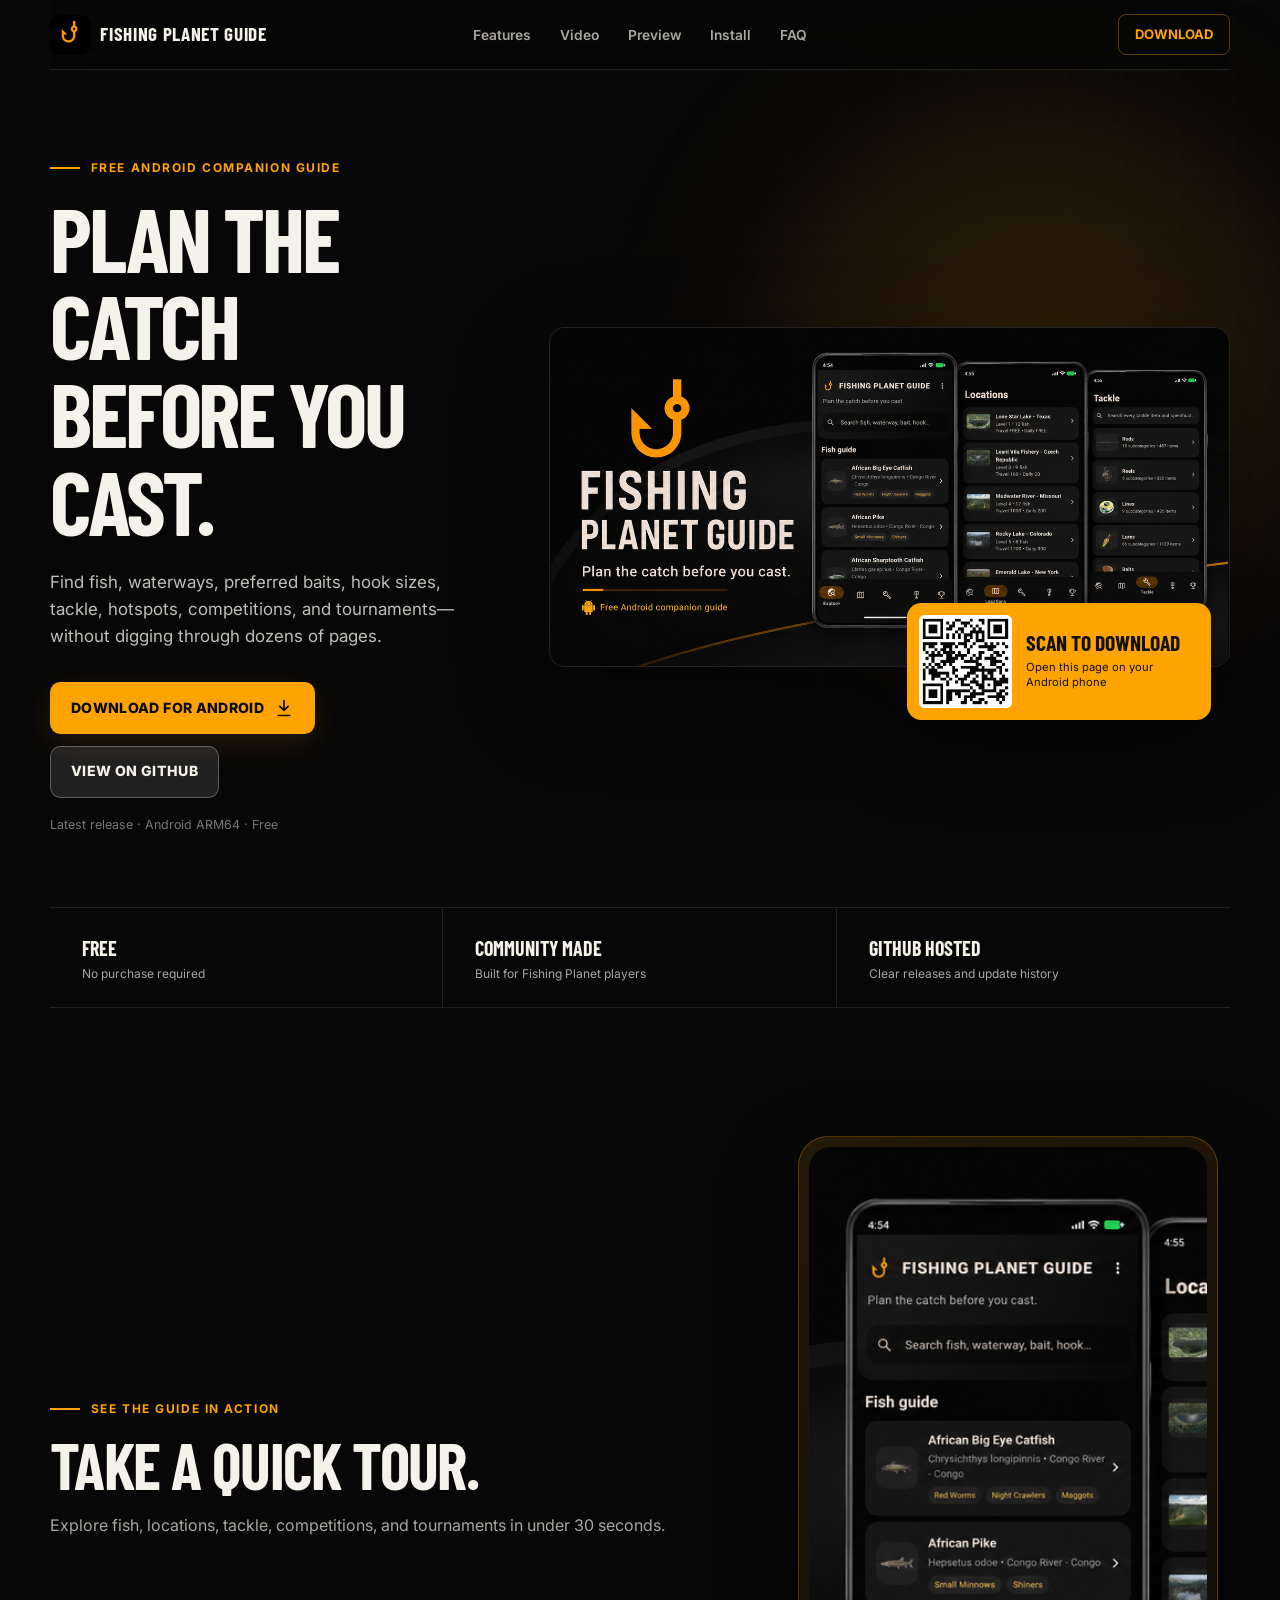
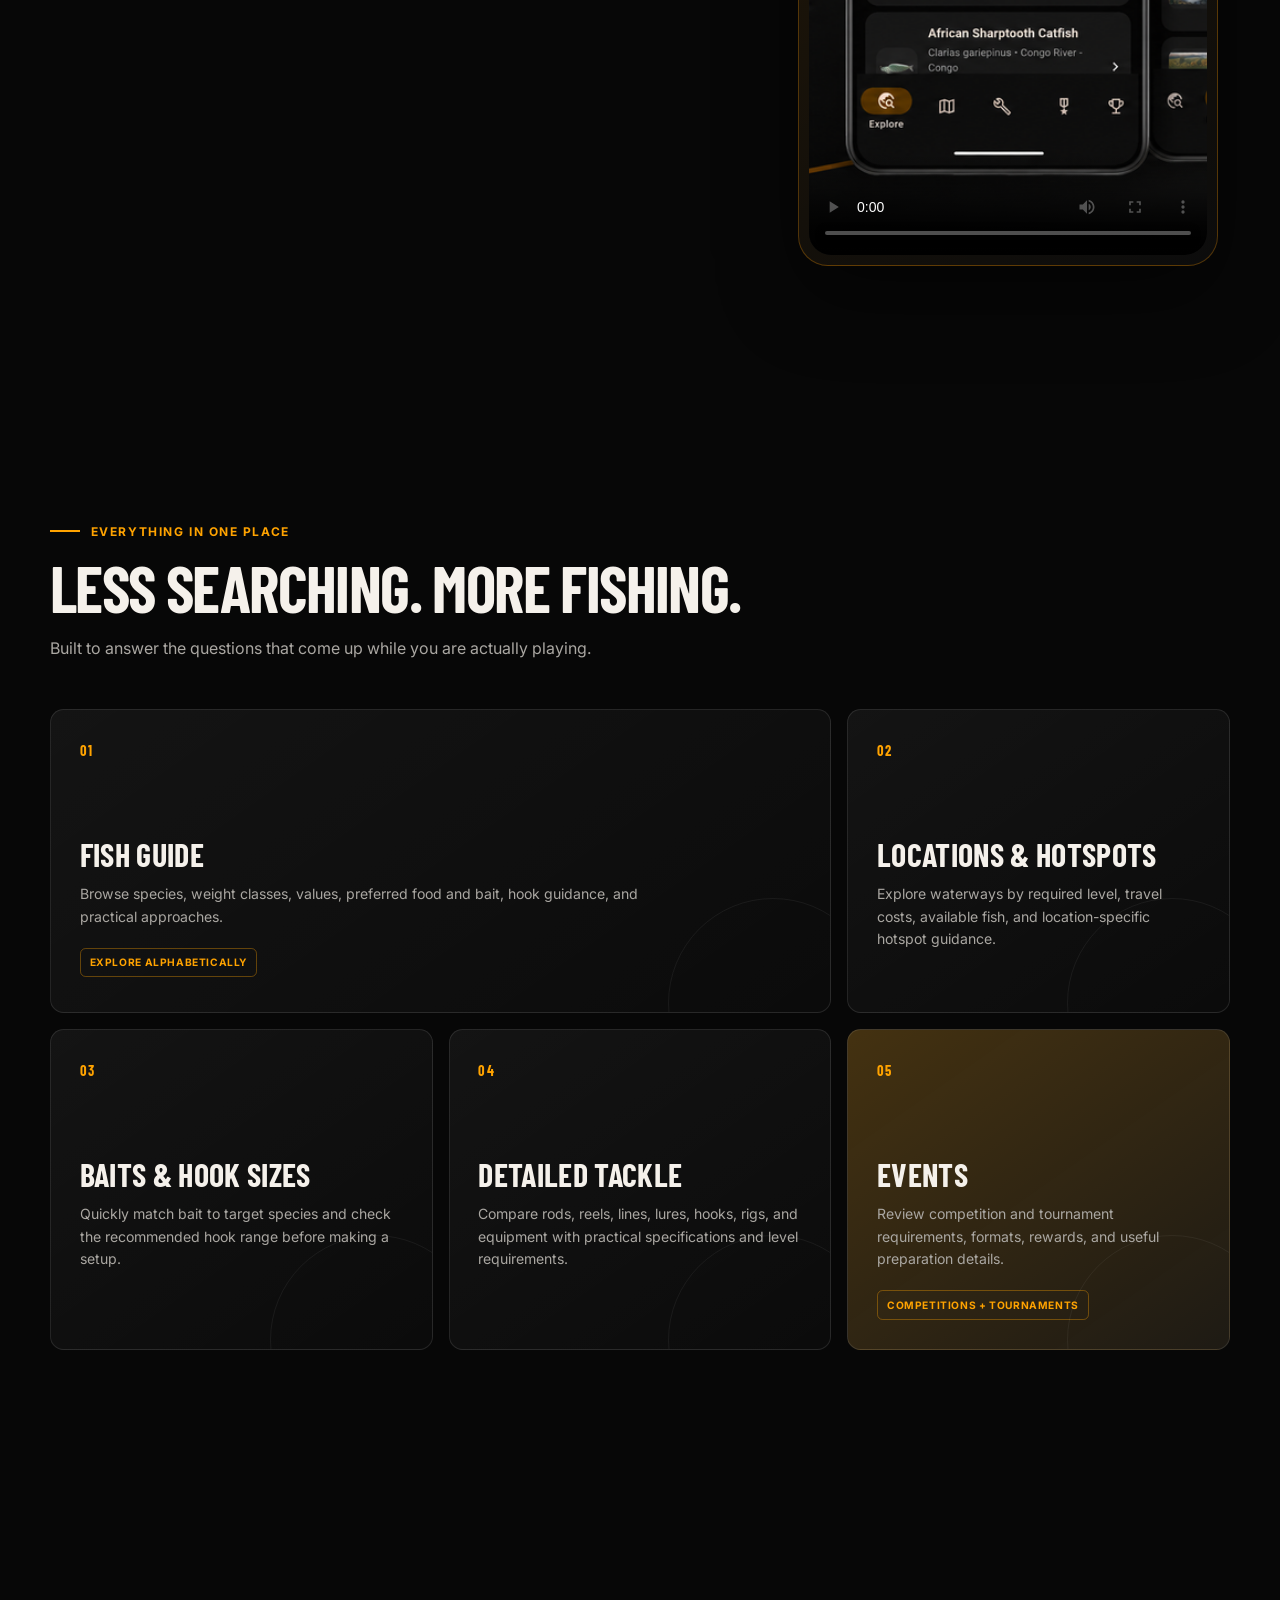
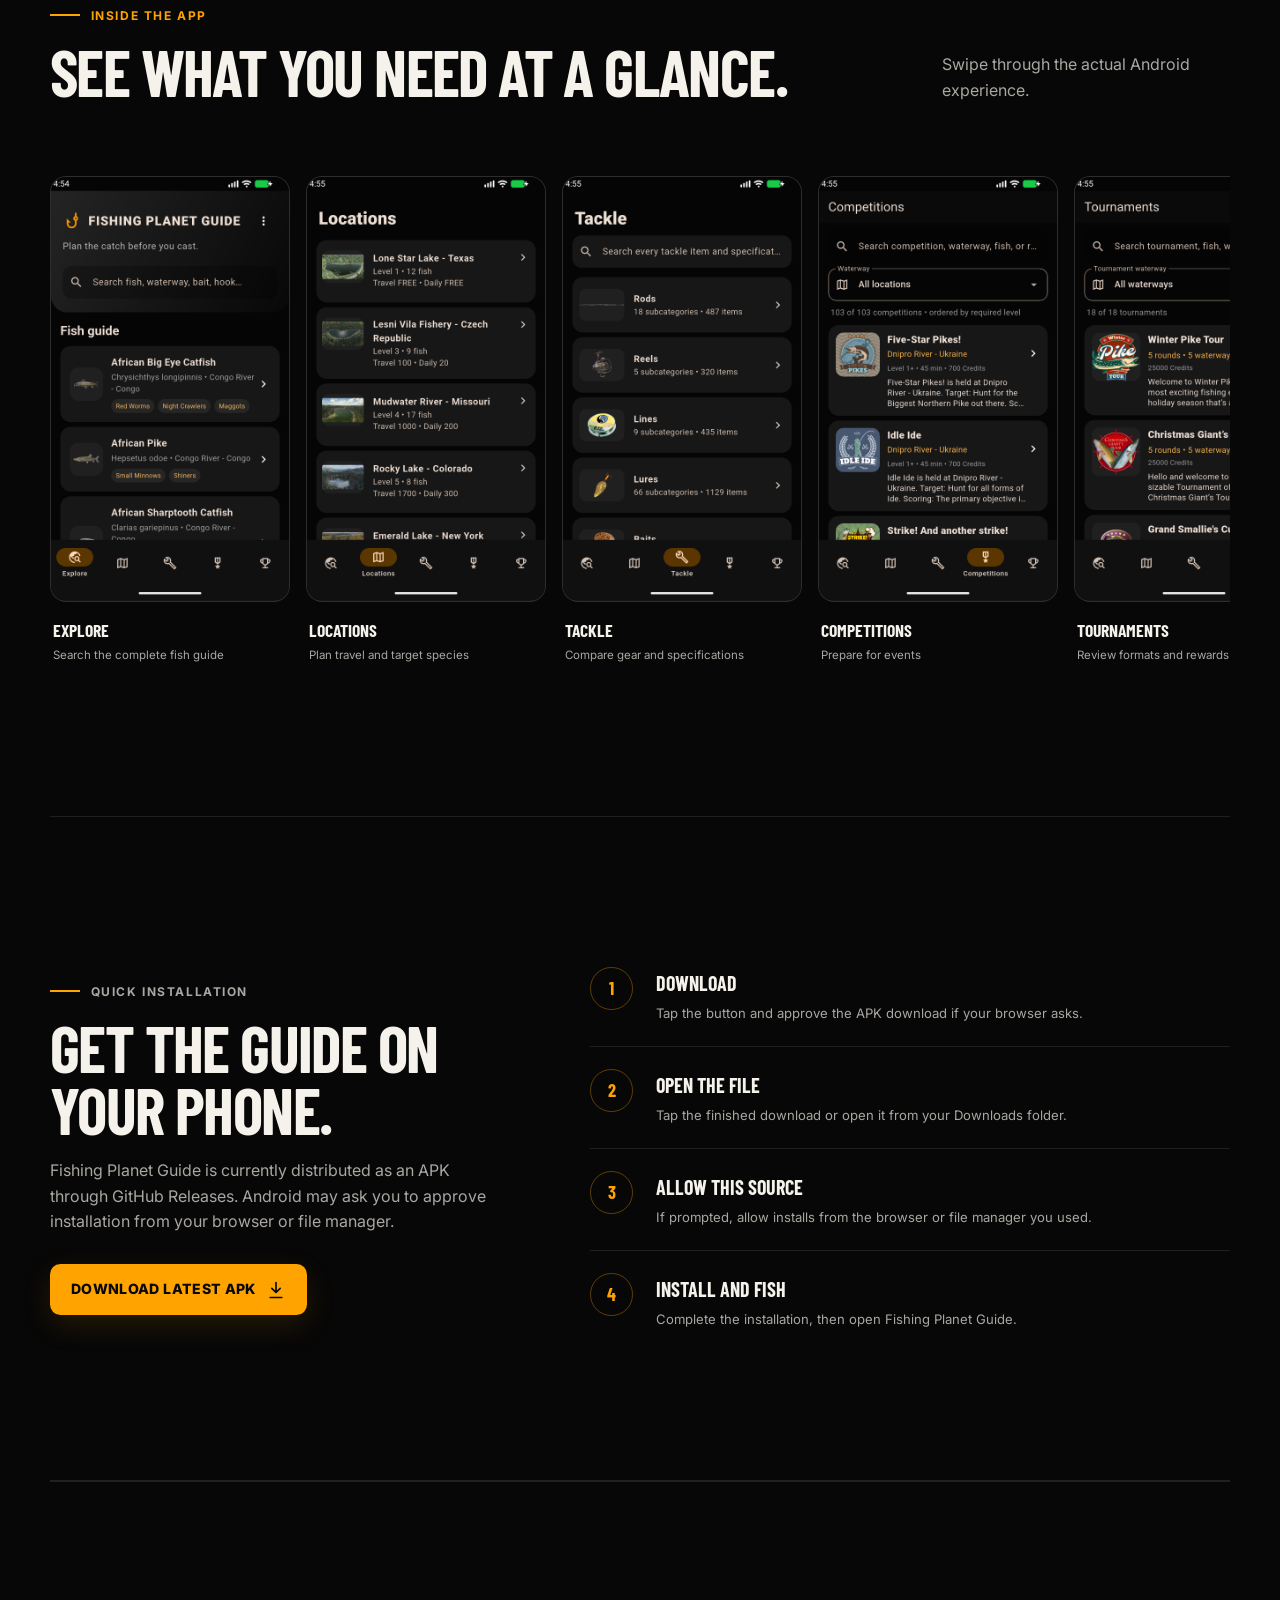
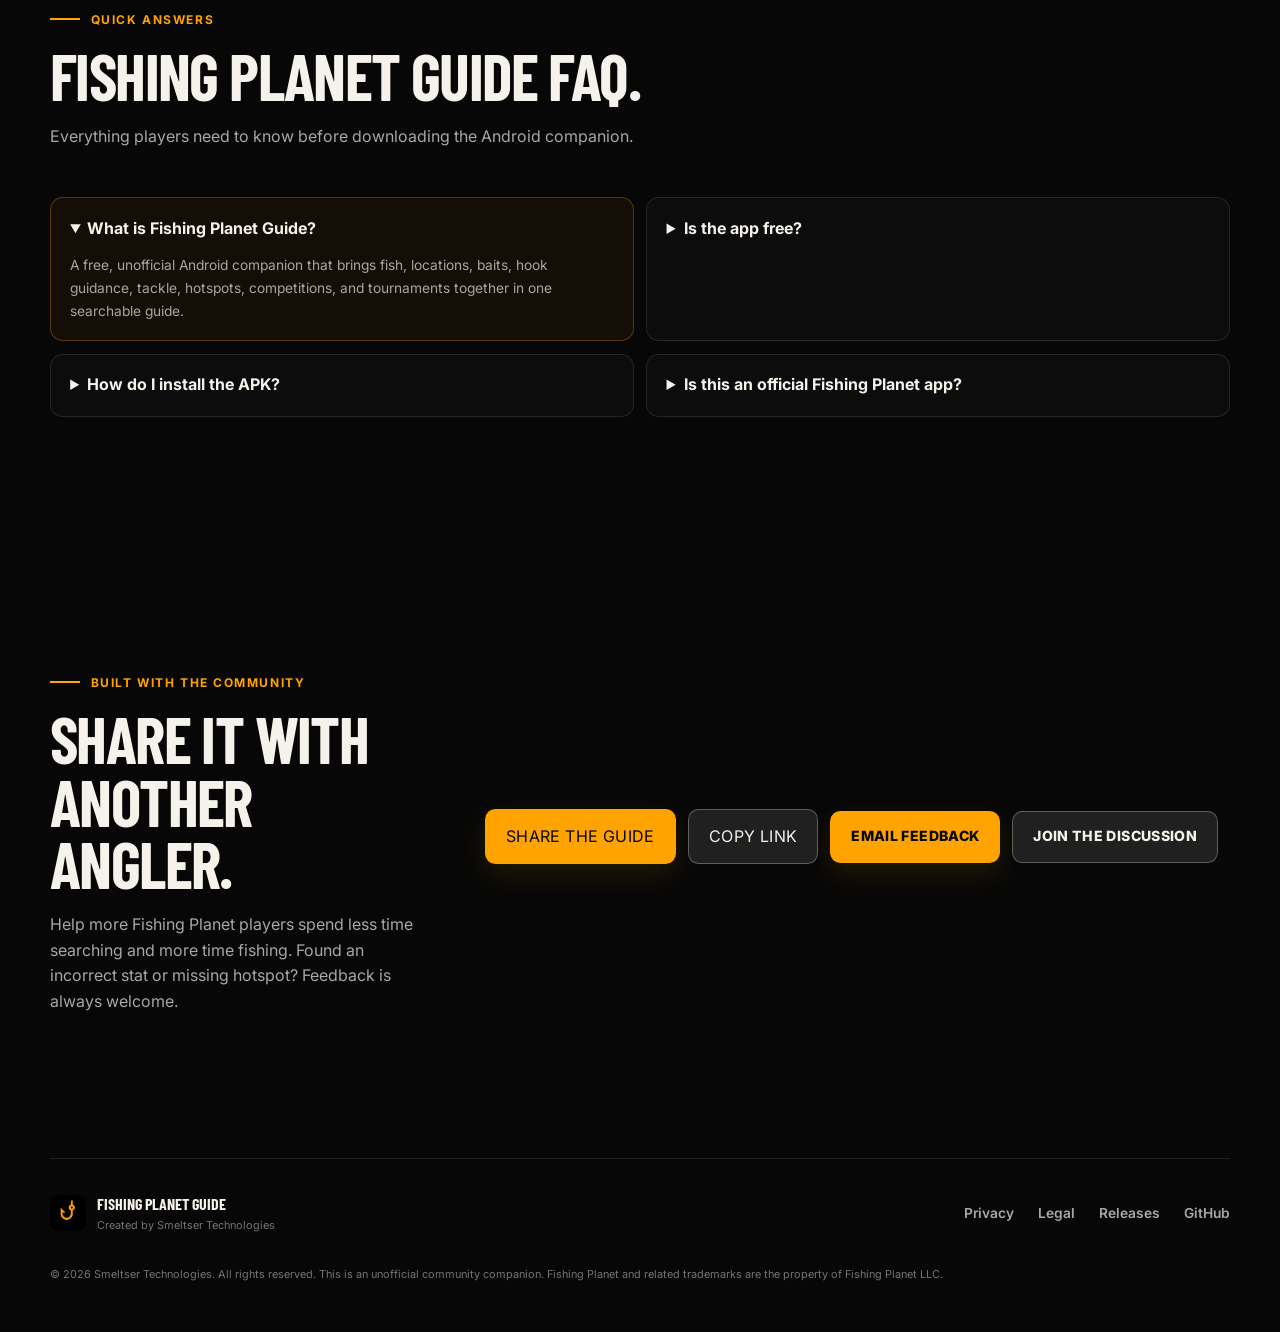
==== index.html @ 3609d76e "Publish copyright and legal notice" ====
<!doctype html>
<html lang="en">
  <head>
    <meta charset="utf-8" />
    <meta name="viewport" content="width=device-width, initial-scale=1" />
    <meta name="theme-color" content="#070707" />
    <meta
      name="description"
      content="Fishing Planet Guide is a free unofficial Android companion with fish, locations, baits, tackle, hotspots, competitions, and tournaments."
    />
    <meta
      name="keywords"
      content="Fishing Planet guide, Fishing Planet fish, Fishing Planet locations, Fishing Planet bait, Fishing Planet tackle, Fishing Planet hotspots, Android fishing guide"
    />
    <meta name="author" content="Smeltser Technologies" />
    <meta property="og:type" content="website" />
    <meta property="og:title" content="Fishing Planet Guide for Android" />
    <meta
      property="og:description"
      content="Plan the catch before you cast. Explore fish, waterways, bait, tackle, hotspots, competitions, and tournaments."
    />
    <meta
      property="og:image"
      content="https://joesmeltser.github.io/fishing-planet-guide/social-preview.png"
    />
    <meta property="og:url" content="https://joesmeltser.github.io/fishing-planet-guide/" />
    <meta name="twitter:card" content="summary_large_image" />
    <meta name="twitter:title" content="Fishing Planet Guide for Android" />
    <meta
      name="twitter:description"
      content="Fish, locations, bait, tackle, hotspots, competitions, and tournaments in one free Android guide."
    />
    <meta
      name="twitter:image"
      content="https://joesmeltser.github.io/fishing-planet-guide/social-preview.png"
    />
    <link rel="canonical" href="https://joesmeltser.github.io/fishing-planet-guide/" />
    <link rel="icon" href="app-icon.png" />
    <link rel="apple-touch-icon" href="app-icon.png" />
    <link rel="preconnect" href="https://fonts.googleapis.com" />
    <link rel="preconnect" href="https://fonts.gstatic.com" crossorigin />
    <link
      href="https://fonts.googleapis.com/css2?family=Barlow+Condensed:wght@600;700;800&family=Inter:wght@400;500;600;700&display=swap"
      rel="stylesheet"
    />
    <link rel="stylesheet" href="styles.css?v=4" />
    <title>Fishing Planet Guide — Free Android Companion</title>
    <script type="application/ld+json">
      {
        "@context": "https://schema.org",
        "@type": "SoftwareApplication",
        "name": "Fishing Planet Guide",
        "applicationCategory": "ReferenceApplication",
        "operatingSystem": "Android",
        "description": "A free unofficial Android companion guide for Fishing Planet players.",
        "author": {
          "@type": "Organization",
          "name": "Smeltser Technologies"
        },
        "offers": {
          "@type": "Offer",
          "price": "0",
          "priceCurrency": "USD"
        },
        "downloadUrl": "https://github.com/joesmeltser/fishing-planet-guide/releases/latest"
      }
    </script>
    <script type="application/ld+json">
      {
        "@context": "https://schema.org",
        "@type": "FAQPage",
        "mainEntity": [
          {
            "@type": "Question",
            "name": "What is Fishing Planet Guide?",
            "acceptedAnswer": {
              "@type": "Answer",
              "text": "Fishing Planet Guide is a free, unofficial Android companion that organizes fish, locations, preferred baits, hook sizes, tackle, hotspots, competitions, and tournaments in one place."
            }
          },
          {
            "@type": "Question",
            "name": "Is Fishing Planet Guide free?",
            "acceptedAnswer": {
              "@type": "Answer",
              "text": "Yes. The Android APK is available as a free download through the project's public GitHub Releases page."
            }
          },
          {
            "@type": "Question",
            "name": "How do I install Fishing Planet Guide on Android?",
            "acceptedAnswer": {
              "@type": "Answer",
              "text": "Download the latest APK, open it from your browser or Downloads folder, allow installation from that source if Android asks, and then tap Install."
            }
          },
          {
            "@type": "Question",
            "name": "Is this an official Fishing Planet app?",
            "acceptedAnswer": {
              "@type": "Answer",
              "text": "No. Fishing Planet Guide is an independent, unofficial community reference created by Smeltser Technologies."
            }
          }
        ]
      }
    </script>
  </head>
  <body>
    <a class="skip-link" href="#main">Skip to content</a>

    <header class="site-header">
      <a class="brand" href="#top" aria-label="Fishing Planet Guide home">
        <img src="app-icon.png" alt="" width="40" height="40" />
        <span>Fishing Planet Guide</span>
      </a>
      <nav aria-label="Main navigation">
        <a href="#features">Features</a>
        <a href="#video">Video</a>
        <a href="#screenshots">Preview</a>
        <a href="#install">Install</a>
        <a href="#faq">FAQ</a>
      </nav>
      <a class="header-download" data-download href="https://github.com/joesmeltser/fishing-planet-guide/releases/latest">
        Download
      </a>
    </header>

    <main id="main">
      <section class="hero" id="top">
        <div class="hero-glow" aria-hidden="true"></div>
        <div class="hero-copy">
          <p class="eyebrow"><span></span> Free Android companion guide</p>
          <h1>Plan the catch<br />before you cast.</h1>
          <p class="hero-lede">
            Find fish, waterways, preferred baits, hook sizes, tackle, hotspots,
            competitions, and tournaments—without digging through dozens of pages.
          </p>
          <div class="hero-actions">
            <a class="button button-primary" data-download href="https://github.com/joesmeltser/fishing-planet-guide/releases/latest">
              <span>Download for Android</span>
              <svg viewBox="0 0 24 24" aria-hidden="true"><path d="M12 3v12m0 0 5-5m-5 5-5-5M5 21h14" /></svg>
            </a>
            <a class="button button-secondary" href="https://github.com/joesmeltser/fishing-planet-guide">
              View on GitHub
            </a>
          </div>
          <p class="release-meta" id="release-meta">Latest release · Android ARM64 · Free</p>
        </div>

        <div class="hero-visual">
          <div class="preview-frame">
            <img
              src="social-preview.png"
              alt="Fishing Planet Guide shown on three Android phones"
              width="1280"
              height="640"
            />
          </div>
          <div class="qr-card">
            <img src="download-qr.png" alt="QR code that opens the Fishing Planet Guide download website" width="116" height="116" />
            <div>
              <strong>Scan to download</strong>
              <span>Open this page on your Android phone</span>
            </div>
          </div>
        </div>
      </section>

      <section class="trust-strip" aria-label="App highlights">
        <div><strong>Free</strong><span>No purchase required</span></div>
        <div><strong>Community made</strong><span>Built for Fishing Planet players</span></div>
        <div><strong>GitHub hosted</strong><span>Clear releases and update history</span></div>
      </section>

      <section class="section promo-video-section" id="video">
        <div class="section-heading">
          <p class="eyebrow"><span></span> See the guide in action</p>
          <h2>Take a quick tour.</h2>
          <p>Explore fish, locations, tackle, competitions, and tournaments in under 30 seconds.</p>
        </div>
        <div class="promo-video-frame">
          <video controls playsinline preload="metadata" poster="social-preview.png">
            <source src="media/fishing-planet-guide-promo.mp4?v=2" type="video/mp4" />
            Your browser does not support embedded video.
          </video>
        </div>
      </section>

      <section class="section" id="features">
        <div class="section-heading">
          <p class="eyebrow"><span></span> Everything in one place</p>
          <h2>Less searching. More fishing.</h2>
          <p>Built to answer the questions that come up while you are actually playing.</p>
        </div>

        <div class="feature-grid">
          <article class="feature-card feature-card-wide">
            <p class="feature-number">01</p>
            <h3>Fish guide</h3>
            <p>Browse species, weight classes, values, preferred food and bait, hook guidance, and practical approaches.</p>
            <span class="feature-tag">Explore alphabetically</span>
          </article>
          <article class="feature-card">
            <p class="feature-number">02</p>
            <h3>Locations & hotspots</h3>
            <p>Explore waterways by required level, travel costs, available fish, and location-specific hotspot guidance.</p>
          </article>
          <article class="feature-card">
            <p class="feature-number">03</p>
            <h3>Baits & hook sizes</h3>
            <p>Quickly match bait to target species and check the recommended hook range before making a setup.</p>
          </article>
          <article class="feature-card">
            <p class="feature-number">04</p>
            <h3>Detailed tackle</h3>
            <p>Compare rods, reels, lines, lures, hooks, rigs, and equipment with practical specifications and level requirements.</p>
          </article>
          <article class="feature-card feature-card-accent">
            <p class="feature-number">05</p>
            <h3>Events</h3>
            <p>Review competition and tournament requirements, formats, rewards, and useful preparation details.</p>
            <span class="feature-tag">Competitions + tournaments</span>
          </article>
        </div>
      </section>

      <section class="section screenshots-section" id="screenshots">
        <div class="section-heading section-heading-inline">
          <div>
            <p class="eyebrow"><span></span> Inside the app</p>
            <h2>See what you need at a glance.</h2>
          </div>
          <p>Swipe through the actual Android experience.</p>
        </div>

        <div class="screenshot-rail" aria-label="App screenshots">
          <figure>
            <img src="previews/explore.png" alt="Explore screen showing the searchable fish guide" loading="lazy" width="1080" height="1920" />
            <figcaption><strong>Explore</strong><span>Search the complete fish guide</span></figcaption>
          </figure>
          <figure>
            <img src="previews/locations.png" alt="Locations screen showing level-ordered waterways" loading="lazy" width="1080" height="1920" />
            <figcaption><strong>Locations</strong><span>Plan travel and target species</span></figcaption>
          </figure>
          <figure>
            <img src="previews/tackle.png" alt="Tackle screen showing detailed equipment categories" loading="lazy" width="1080" height="1920" />
            <figcaption><strong>Tackle</strong><span>Compare gear and specifications</span></figcaption>
          </figure>
          <figure>
            <img src="previews/competitions.png" alt="Competitions screen showing available Fishing Planet competitions" loading="lazy" width="1080" height="1920" />
            <figcaption><strong>Competitions</strong><span>Prepare for events</span></figcaption>
          </figure>
          <figure>
            <img src="previews/tournaments.png" alt="Tournaments screen showing available Fishing Planet tournaments" loading="lazy" width="1080" height="1920" />
            <figcaption><strong>Tournaments</strong><span>Review formats and rewards</span></figcaption>
          </figure>
        </div>
        <p class="swipe-hint">Swipe to see more <span aria-hidden="true">→</span></p>
      </section>

      <section class="section install-section" id="install">
        <div class="install-copy">
          <p class="eyebrow"><span></span> Quick installation</p>
          <h2>Get the guide on your phone.</h2>
          <p>
            Fishing Planet Guide is currently distributed as an APK through GitHub Releases.
            Android may ask you to approve installation from your browser or file manager.
          </p>
          <a class="button button-primary" data-download href="https://github.com/joesmeltser/fishing-planet-guide/releases/latest">
            <span>Download latest APK</span>
            <svg viewBox="0 0 24 24" aria-hidden="true"><path d="M12 3v12m0 0 5-5m-5 5-5-5M5 21h14" /></svg>
          </a>
        </div>

        <ol class="install-steps">
          <li><span>1</span><div><strong>Download</strong><p>Tap the button and approve the APK download if your browser asks.</p></div></li>
          <li><span>2</span><div><strong>Open the file</strong><p>Tap the finished download or open it from your Downloads folder.</p></div></li>
          <li><span>3</span><div><strong>Allow this source</strong><p>If prompted, allow installs from the browser or file manager you used.</p></div></li>
          <li><span>4</span><div><strong>Install and fish</strong><p>Complete the installation, then open Fishing Planet Guide.</p></div></li>
        </ol>
      </section>

      <section class="section faq-section" id="faq">
        <div class="section-heading">
          <p class="eyebrow"><span></span> Quick answers</p>
          <h2>Fishing Planet Guide FAQ.</h2>
          <p>Everything players need to know before downloading the Android companion.</p>
        </div>
        <div class="faq-grid">
          <details open>
            <summary>What is Fishing Planet Guide?</summary>
            <p>A free, unofficial Android companion that brings fish, locations, baits, hook guidance, tackle, hotspots, competitions, and tournaments together in one searchable guide.</p>
          </details>
          <details>
            <summary>Is the app free?</summary>
            <p>Yes. The current Android APK is free to download from the project's public GitHub Releases page.</p>
          </details>
          <details>
            <summary>How do I install the APK?</summary>
            <p>Download the latest APK, open it from your browser or Downloads folder, allow installation from that source if Android asks, and tap Install.</p>
          </details>
          <details>
            <summary>Is this an official Fishing Planet app?</summary>
            <p>No. This is an independent, unofficial community reference created by Smeltser Technologies. Fishing Planet names and trademarks belong to their respective owners.</p>
          </details>
        </div>
      </section>

      <section class="section community-section">
        <div>
          <p class="eyebrow"><span></span> Built with the community</p>
          <h2>Share it with another angler.</h2>
          <p>
            Help more Fishing Planet players spend less time searching and more time fishing.
            Found an incorrect stat or missing hotspot? Feedback is always welcome.
          </p>
        </div>
        <div class="community-actions">
          <button class="button button-primary" id="share-guide" type="button">Share the guide</button>
          <button class="button button-secondary" id="copy-guide-link" type="button">Copy link</button>
          <a class="button button-primary" href="mailto:smeltserspring@gmail.com?subject=Fishing%20Planet%20Guide%20Feedback">Email feedback</a>
          <a class="button button-secondary" href="https://github.com/joesmeltser/fishing-planet-guide/discussions/1">Join the discussion</a>
          <span class="share-status" id="share-status" role="status" aria-live="polite"></span>
        </div>
      </section>
    </main>

    <footer>
      <div class="footer-brand">
        <img src="app-icon.png" alt="" width="36" height="36" />
        <div><strong>Fishing Planet Guide</strong><span>Created by Smeltser Technologies</span></div>
      </div>
      <div class="footer-links">
        <a href="privacy.html">Privacy</a>
        <a href="legal.html">Legal</a>
        <a href="https://github.com/joesmeltser/fishing-planet-guide/releases">Releases</a>
        <a href="https://github.com/joesmeltser/fishing-planet-guide">GitHub</a>
      </div>
      <p class="disclaimer">
        © 2026 Smeltser Technologies. All rights reserved. This is an unofficial community companion. Fishing Planet and related trademarks are the property of Fishing Planet LLC.
      </p>
    </footer>

    <noscript><p class="noscript">JavaScript is optional. Use the download buttons to open the latest GitHub release.</p></noscript>
    <script src="script.js?v=3" defer></script>
  </body>
</html>
---- styles.css ----
:root {
  --ink: #070707;
  --ink-raised: #101010;
  --panel: #151515;
  --panel-soft: #1b1b1b;
  --line: rgba(255, 255, 255, 0.1);
  --line-strong: rgba(255, 163, 0, 0.35);
  --text: #f5f1eb;
  --muted: #aaa7a2;
  --orange: #ffa300;
  --orange-bright: #ffb224;
  --orange-deep: #9b5b00;
  --display: "Barlow Condensed", Impact, sans-serif;
  --body: Inter, system-ui, -apple-system, BlinkMacSystemFont, "Segoe UI", sans-serif;
  --max: 1180px;
}

* {
  box-sizing: border-box;
}

html {
  scroll-behavior: smooth;
  scroll-padding-top: 90px;
}

body {
  margin: 0;
  overflow-x: clip;
  color: var(--text);
  background:
    radial-gradient(circle at 82% 6%, rgba(255, 163, 0, 0.08), transparent 22rem),
    var(--ink);
  font-family: var(--body);
  line-height: 1.6;
}

body::before {
  position: fixed;
  inset: 0;
  z-index: -1;
  background-image: linear-gradient(rgba(255,255,255,.017) 1px, transparent 1px), linear-gradient(90deg, rgba(255,255,255,.017) 1px, transparent 1px);
  background-size: 56px 56px;
  content: "";
  mask-image: linear-gradient(to bottom, black, transparent 72%);
}

a {
  color: inherit;
}

img {
  display: block;
  max-width: 100%;
  height: auto;
}

.skip-link {
  position: fixed;
  top: 0;
  left: 50%;
  z-index: 100;
  padding: 0.75rem 1rem;
  color: #000;
  background: var(--orange);
  transform: translate(-50%, -150%);
}

.skip-link:focus {
  transform: translate(-50%, 0);
}

.site-header {
  position: sticky;
  top: 0;
  z-index: 20;
  display: grid;
  grid-template-columns: 1fr auto 1fr;
  align-items: center;
  width: min(calc(100% - 2rem), var(--max));
  margin: 0 auto;
  padding: 0.9rem 0;
  border-bottom: 1px solid var(--line);
  background: rgba(7, 7, 7, 0.84);
  backdrop-filter: blur(18px);
}

.brand {
  display: inline-flex;
  align-items: center;
  gap: 0.65rem;
  width: fit-content;
  font-family: var(--display);
  font-size: 1.2rem;
  font-weight: 700;
  letter-spacing: 0.035em;
  text-decoration: none;
  text-transform: uppercase;
}

.brand img,
.footer-brand img {
  border-radius: 23%;
}

nav {
  display: flex;
  gap: 1.8rem;
}

nav a,
.footer-links a {
  color: var(--muted);
  font-size: 0.86rem;
  font-weight: 600;
  text-decoration: none;
}

nav a:hover,
.footer-links a:hover {
  color: var(--orange);
}

.header-download {
  justify-self: end;
  padding: 0.55rem 1rem;
  border: 1px solid var(--line-strong);
  border-radius: 0.5rem;
  color: var(--orange);
  font-size: 0.82rem;
  font-weight: 700;
  text-decoration: none;
  text-transform: uppercase;
}

.hero {
  position: relative;
  display: grid;
  grid-template-columns: minmax(0, 0.78fr) minmax(460px, 1.22fr);
  gap: 4rem;
  align-items: center;
  width: min(calc(100% - 2rem), var(--max));
  min-height: 720px;
  margin: 0 auto;
  padding: 5.5rem 0 4.5rem;
}

.hero-glow {
  position: absolute;
  top: 2rem;
  right: -5rem;
  z-index: -1;
  width: 35rem;
  height: 35rem;
  border-radius: 50%;
  background: rgba(255, 153, 0, 0.08);
  filter: blur(90px);
}

.eyebrow {
  display: flex;
  align-items: center;
  gap: 0.65rem;
  margin: 0 0 1rem;
  color: var(--orange);
  font-size: 0.75rem;
  font-weight: 700;
  letter-spacing: 0.13em;
  text-transform: uppercase;
}

.eyebrow span {
  width: 1.9rem;
  height: 2px;
  background: var(--orange);
}

h1,
h2,
h3,
p {
  margin-top: 0;
}

h1,
h2,
h3 {
  font-family: var(--display);
  line-height: 0.98;
  text-transform: uppercase;
}

h1 {
  margin-bottom: 1.5rem;
  font-size: clamp(4.25rem, 7vw, 7.5rem);
  letter-spacing: -0.035em;
}

h2 {
  margin-bottom: 1rem;
  font-size: clamp(3rem, 5vw, 5.2rem);
  letter-spacing: -0.025em;
}

h3 {
  margin-bottom: 0.8rem;
  font-size: 2rem;
  letter-spacing: 0.01em;
}

.hero-lede {
  max-width: 36rem;
  margin-bottom: 2rem;
  color: #c2bfba;
  font-size: 1.06rem;
}

.hero-actions,
.community-actions {
  display: flex;
  flex-wrap: wrap;
  gap: 0.75rem;
}

.button {
  display: inline-flex;
  align-items: center;
  justify-content: center;
  gap: 0.65rem;
  min-height: 3.2rem;
  padding: 0.85rem 1.25rem;
  border: 1px solid transparent;
  border-radius: 0.65rem;
  font-size: 0.88rem;
  font-weight: 800;
  letter-spacing: 0.025em;
  text-decoration: none;
  text-transform: uppercase;
  transition: transform 160ms ease, background 160ms ease, border-color 160ms ease;
}

.button:hover {
  transform: translateY(-2px);
}

.button:focus-visible,
.header-download:focus-visible,
nav a:focus-visible,
.footer-links a:focus-visible {
  outline: 3px solid rgba(255, 163, 0, 0.5);
  outline-offset: 3px;
}

.button svg {
  width: 1.25rem;
  fill: none;
  stroke: currentColor;
  stroke-linecap: round;
  stroke-linejoin: round;
  stroke-width: 2;
}

.button-primary {
  color: #090909;
  background: var(--orange);
  box-shadow: 0 10px 30px rgba(255, 163, 0, 0.12);
}

.button-primary:hover {
  background: var(--orange-bright);
}

.button-secondary {
  border-color: rgba(255, 255, 255, 0.28);
  color: var(--text);
  background: rgba(255, 255, 255, 0.1);
}

.button-secondary:hover {
  border-color: rgba(255, 255, 255, 0.45);
  background: rgba(255, 255, 255, 0.16);
}

.release-meta {
  margin: 1.1rem 0 0;
  color: #797773;
  font-size: 0.78rem;
}

.hero-visual {
  position: relative;
}

.preview-frame {
  aspect-ratio: 2 / 1;
  overflow: hidden;
  border: 1px solid var(--line);
  border-radius: 1rem;
  background: #090909;
  box-shadow: 0 30px 90px rgba(0, 0, 0, 0.45);
}

.preview-frame img {
  width: 100%;
  height: 100%;
  object-fit: contain;
}

.qr-card {
  position: absolute;
  right: 1.2rem;
  bottom: -3.3rem;
  display: flex;
  gap: 0.9rem;
  align-items: center;
  width: 19rem;
  padding: 0.7rem;
  border: 1px solid var(--line-strong);
  border-radius: 0.9rem;
  color: #111;
  background: var(--orange);
  box-shadow: 0 24px 70px rgba(0, 0, 0, 0.5);
}

.qr-card img {
  width: 5.8rem;
  height: 5.8rem;
  flex: 0 0 auto;
  border-radius: 0.35rem;
  object-fit: contain;
}

.qr-card strong,
.qr-card span {
  display: block;
}

.qr-card strong {
  font-family: var(--display);
  font-size: 1.35rem;
  line-height: 1;
  text-transform: uppercase;
}

.qr-card span {
  margin-top: 0.4rem;
  font-size: 0.7rem;
  line-height: 1.35;
}

.trust-strip {
  display: grid;
  grid-template-columns: repeat(3, 1fr);
  width: min(calc(100% - 2rem), var(--max));
  margin: 0 auto;
  border-top: 1px solid var(--line);
  border-bottom: 1px solid var(--line);
}

.promo-video-section {
  display: grid;
  grid-template-columns: minmax(0, 0.8fr) minmax(280px, 0.55fr);
  align-items: center;
  gap: clamp(36px, 7vw, 96px);
}

.promo-video-frame {
  justify-self: center;
  width: min(100%, 420px);
  padding: 10px;
  border: 1px solid rgba(255, 153, 0, 0.28);
  border-radius: 30px;
  background: linear-gradient(145deg, rgba(255, 153, 0, 0.12), rgba(255, 255, 255, 0.025));
  box-shadow: 0 30px 80px rgba(0, 0, 0, 0.45);
}

.promo-video-frame video {
  display: block;
  width: 100%;
  aspect-ratio: 9 / 16;
  border-radius: 22px;
  background: #000;
  object-fit: cover;
}

@media (max-width: 780px) {
  .promo-video-section {
    grid-template-columns: 1fr;
  }
}

.trust-strip div {
  padding: 1.5rem 2rem;
  border-right: 1px solid var(--line);
}

.trust-strip div:last-child {
  border-right: 0;
}

.trust-strip strong,
.trust-strip span {
  display: block;
}

.trust-strip strong {
  font-family: var(--display);
  font-size: 1.25rem;
  text-transform: uppercase;
}

.trust-strip span {
  color: var(--muted);
  font-size: 0.75rem;
}

.section {
  width: min(calc(100% - 2rem), var(--max));
  margin: 0 auto;
  padding: 8rem 0;
}

.section-heading {
  max-width: 47rem;
  margin-bottom: 3rem;
}

.section-heading > p:last-child,
.section-heading-inline > p,
.install-copy > p,
.community-section > div > p:last-child {
  color: var(--muted);
}

.section-heading-inline {
  display: flex;
  max-width: none;
  gap: 3rem;
  align-items: end;
  justify-content: space-between;
}

.section-heading-inline > p {
  max-width: 18rem;
}

.feature-grid {
  display: grid;
  grid-template-columns: repeat(3, 1fr);
  gap: 1rem;
}

.feature-card {
  position: relative;
  min-height: 19rem;
  padding: 1.8rem;
  overflow: hidden;
  border: 1px solid var(--line);
  border-radius: 0.85rem;
  background: linear-gradient(145deg, rgba(255,255,255,.055), rgba(255,255,255,.02));
}

.feature-card-wide {
  grid-column: span 2;
}

.feature-card-accent {
  background:
    linear-gradient(145deg, rgba(255, 163, 0, 0.2), rgba(255, 163, 0, 0.04)),
    var(--panel);
}

.feature-card::after {
  position: absolute;
  right: -3rem;
  bottom: -6rem;
  width: 13rem;
  height: 13rem;
  border: 1px solid rgba(255, 255, 255, 0.055);
  border-radius: 50%;
  content: "";
}

.feature-number {
  margin-bottom: 4.8rem;
  color: var(--orange);
  font-family: var(--display);
  font-size: 0.9rem;
  font-weight: 700;
  letter-spacing: 0.08em;
}

.feature-card p:not(.feature-number) {
  max-width: 36rem;
  color: var(--muted);
  font-size: 0.88rem;
}

.feature-tag {
  display: inline-block;
  margin-top: 0.35rem;
  padding: 0.35rem 0.55rem;
  border: 1px solid var(--line-strong);
  border-radius: 0.35rem;
  color: var(--orange);
  font-size: 0.64rem;
  font-weight: 700;
  letter-spacing: 0.06em;
  text-transform: uppercase;
}

.screenshots-section {
  overflow: hidden;
}

.screenshot-rail {
  display: grid;
  grid-auto-columns: minmax(240px, 1fr);
  grid-auto-flow: column;
  gap: 1rem;
  overflow-x: auto;
  padding: 0.5rem 0 1.5rem;
  scroll-snap-type: x mandatory;
  scrollbar-color: var(--orange-deep) #161616;
}

.screenshot-rail figure {
  min-width: 0;
  margin: 0;
  scroll-snap-align: start;
}

.screenshot-rail img {
  width: 100%;
  height: auto;
  aspect-ratio: 9 / 16;
  border: 1px solid var(--line);
  border-radius: 1rem;
  background: var(--panel);
  object-fit: contain;
}

.screenshot-rail figcaption {
  display: flex;
  flex-direction: column;
  gap: 0.1rem;
  padding: 0.85rem 0.2rem 0;
}

.screenshot-rail figcaption strong {
  font-family: var(--display);
  font-size: 1.1rem;
  text-transform: uppercase;
}

.screenshot-rail figcaption span,
.swipe-hint {
  color: var(--muted);
  font-size: 0.72rem;
}

.swipe-hint {
  display: none;
}

.install-section {
  display: grid;
  grid-template-columns: 0.82fr 1.18fr;
  gap: 6rem;
  align-items: center;
  border-top: 1px solid var(--line);
  border-bottom: 1px solid var(--line);
}

.install-copy .button {
  margin-top: 0.8rem;
}

.install-steps {
  padding: 0;
  margin: 0;
  list-style: none;
}

.install-steps li {
  display: grid;
  grid-template-columns: 3rem 1fr;
  gap: 1.1rem;
  padding: 1.4rem 0;
  border-bottom: 1px solid var(--line);
}

.install-steps li:last-child {
  border-bottom: 0;
}

.install-steps li > span {
  display: grid;
  width: 2.65rem;
  height: 2.65rem;
  place-items: center;
  border: 1px solid var(--line-strong);
  border-radius: 50%;
  color: var(--orange);
  font-family: var(--display);
  font-size: 1.15rem;
  font-weight: 700;
}

.install-steps strong {
  font-family: var(--display);
  font-size: 1.25rem;
  text-transform: uppercase;
}

.install-steps p {
  margin: 0.2rem 0 0;
  color: var(--muted);
  font-size: 0.82rem;
}

.community-section {
  display: grid;
  grid-template-columns: 1fr auto;
  gap: 4rem;
  align-items: center;
}

.community-section > div:first-child {
  max-width: 44rem;
}

.faq-section {
  border-top: 1px solid var(--line);
}

.faq-grid {
  display: grid;
  grid-template-columns: repeat(2, minmax(0, 1fr));
  gap: 0.8rem;
}

.faq-grid details {
  padding: 1.1rem 1.2rem;
  border: 1px solid var(--line);
  border-radius: 0.8rem;
  background: rgba(255, 255, 255, 0.025);
}

.faq-grid details[open] {
  border-color: rgba(255, 153, 0, 0.3);
  background: rgba(255, 153, 0, 0.055);
}

.faq-grid summary {
  color: var(--text);
  font-weight: 700;
  cursor: pointer;
}

.faq-grid p {
  margin: 0.8rem 0 0;
  color: var(--muted);
  font-size: 0.86rem;
  line-height: 1.65;
}

.community-actions {
  align-items: center;
}

.community-actions button {
  font: inherit;
}

.share-status {
  flex-basis: 100%;
  min-height: 1.1rem;
  color: var(--orange);
  font-size: 0.74rem;
}

footer {
  display: grid;
  grid-template-columns: 1fr auto;
  gap: 2rem;
  width: min(calc(100% - 2rem), var(--max));
  margin: 0 auto;
  padding: 2rem 0 3rem;
  border-top: 1px solid var(--line);
}

.footer-brand {
  display: flex;
  align-items: center;
  gap: 0.7rem;
}

.footer-brand strong,
.footer-brand span {
  display: block;
}

.footer-brand strong {
  font-family: var(--display);
  text-transform: uppercase;
}

.footer-brand span,
.disclaimer {
  color: #77746f;
  font-size: 0.68rem;
}

.footer-links {
  display: flex;
  gap: 1.5rem;
  align-items: center;
}

.disclaimer {
  grid-column: 1 / -1;
  margin: 0;
}

.noscript {
  position: fixed;
  right: 1rem;
  bottom: 1rem;
  z-index: 20;
  max-width: 24rem;
  padding: 0.8rem 1rem;
  border: 1px solid var(--line-strong);
  color: #111;
  background: var(--orange);
  font-size: 0.75rem;
}

.privacy-page main {
  width: min(calc(100% - 2rem), 800px);
  min-height: calc(100vh - 200px);
  margin: 0 auto;
  padding: 6rem 0;
}

.privacy-page h1 {
  font-size: clamp(3.7rem, 7vw, 6.8rem);
}

.privacy-page h2 {
  margin-top: 3rem;
  font-size: 2rem;
}

.privacy-page p,
.privacy-page li {
  color: #bbb7b1;
}

.privacy-page a:not(.brand) {
  color: var(--orange);
}

@media (max-width: 960px) {
  .site-header {
    grid-template-columns: 1fr auto;
  }

  nav {
    display: none;
  }

  .hero {
    grid-template-columns: 1fr;
    gap: 3rem;
    min-height: auto;
    padding-top: 5rem;
  }

  .hero-copy {
    max-width: 48rem;
  }

  .hero-visual {
    margin-bottom: 2rem;
  }

  .feature-grid {
    grid-template-columns: repeat(2, 1fr);
  }

  .feature-card-wide {
    grid-column: span 2;
  }

  .screenshot-rail {
    grid-auto-columns: minmax(250px, 42%);
  }

  .install-section {
    grid-template-columns: 1fr;
    gap: 3rem;
  }

  .community-section {
    grid-template-columns: 1fr;
    gap: 1rem;
  }

  .faq-grid {
    grid-template-columns: 1fr;
  }
}

@media (max-width: 640px) {
  .site-header {
    width: min(calc(100% - 1.25rem), var(--max));
  }

  .brand span {
    font-size: 1rem;
  }

  .header-download {
    padding: 0.45rem 0.65rem;
    font-size: 0.7rem;
  }

  .hero,
  .trust-strip,
  .section,
  footer {
    width: min(calc(100% - 1.5rem), var(--max));
  }

  .hero {
    padding-top: 4rem;
  }

  h1 {
    font-size: clamp(3.9rem, 19vw, 5.4rem);
  }

  h2 {
    font-size: clamp(2.8rem, 14vw, 4rem);
  }

  .hero-lede {
    font-size: 0.95rem;
  }

  .hero-actions .button,
  .community-actions .button {
    width: 100%;
  }

  .qr-card {
    position: static;
    width: 100%;
    margin-top: 0.75rem;
  }

  .trust-strip {
    grid-template-columns: 1fr;
  }

  .trust-strip div,
  .trust-strip div:last-child {
    border-right: 0;
    border-bottom: 1px solid var(--line);
  }

  .trust-strip div:last-child {
    border-bottom: 0;
  }

  .section {
    padding: 5.5rem 0;
  }

  .section-heading-inline {
    display: block;
  }

  .feature-grid {
    grid-template-columns: 1fr;
  }

  .feature-card,
  .feature-card-wide {
    grid-column: span 1;
  }

  .screenshot-rail {
    grid-auto-columns: 76%;
  }

  .swipe-hint {
    display: block;
  }

  footer {
    grid-template-columns: 1fr;
  }

  .footer-links {
    justify-content: flex-start;
  }
}

@media (prefers-reduced-motion: reduce) {
  html {
    scroll-behavior: auto;
  }

  *,
  *::before,
  *::after {
    transition-duration: 0.01ms !important;
  }
}
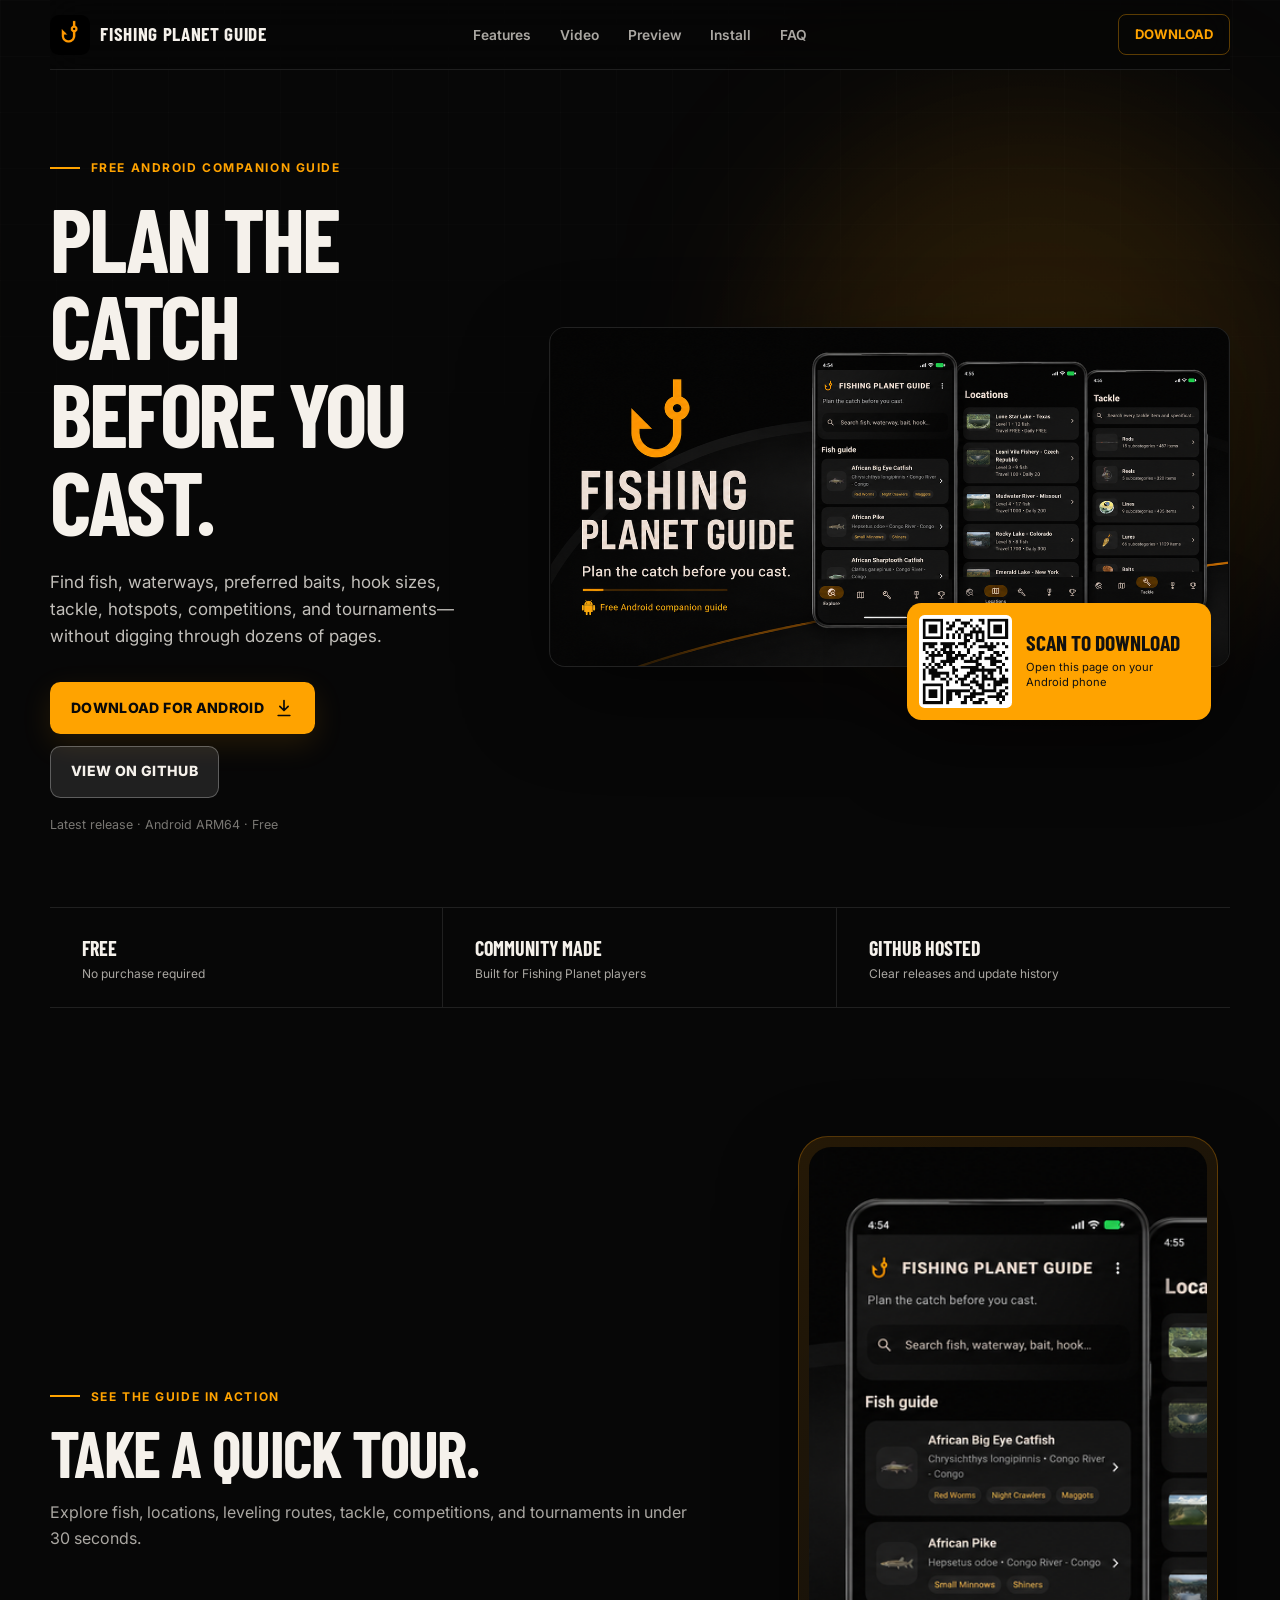
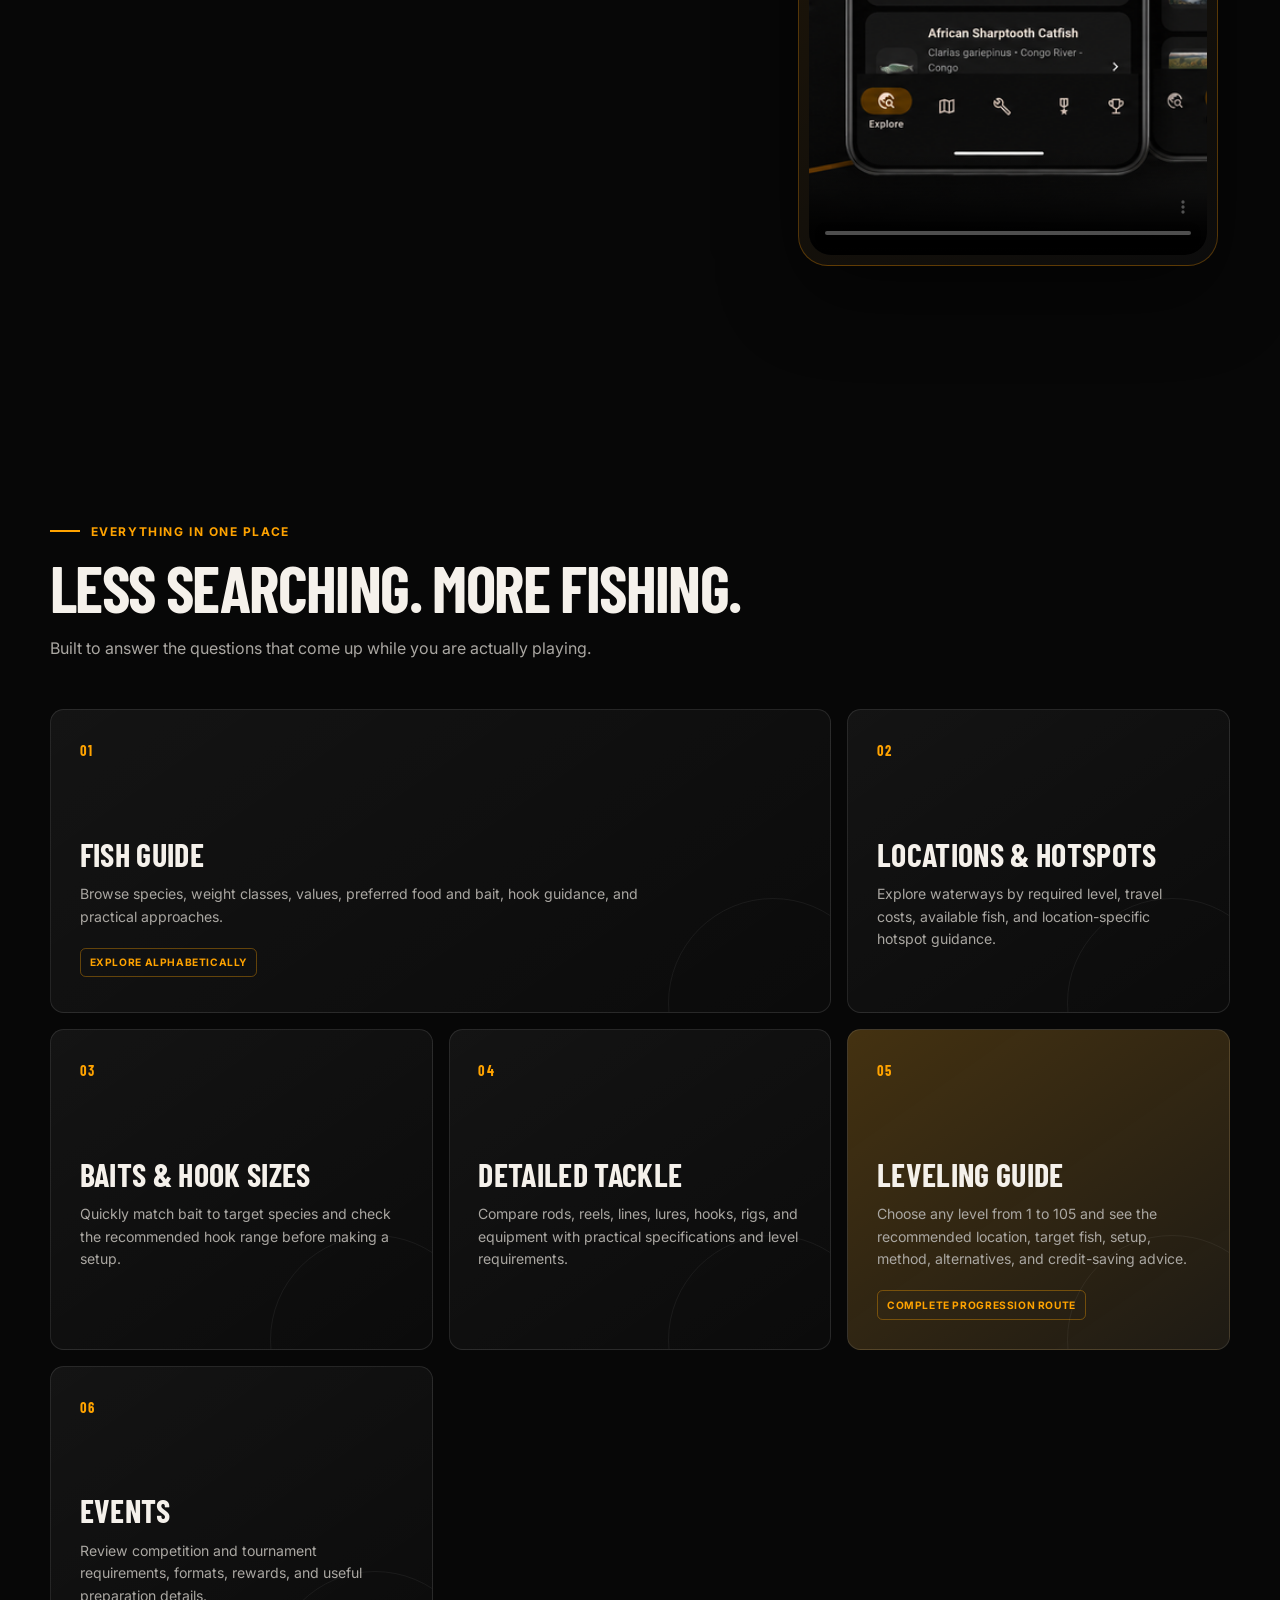
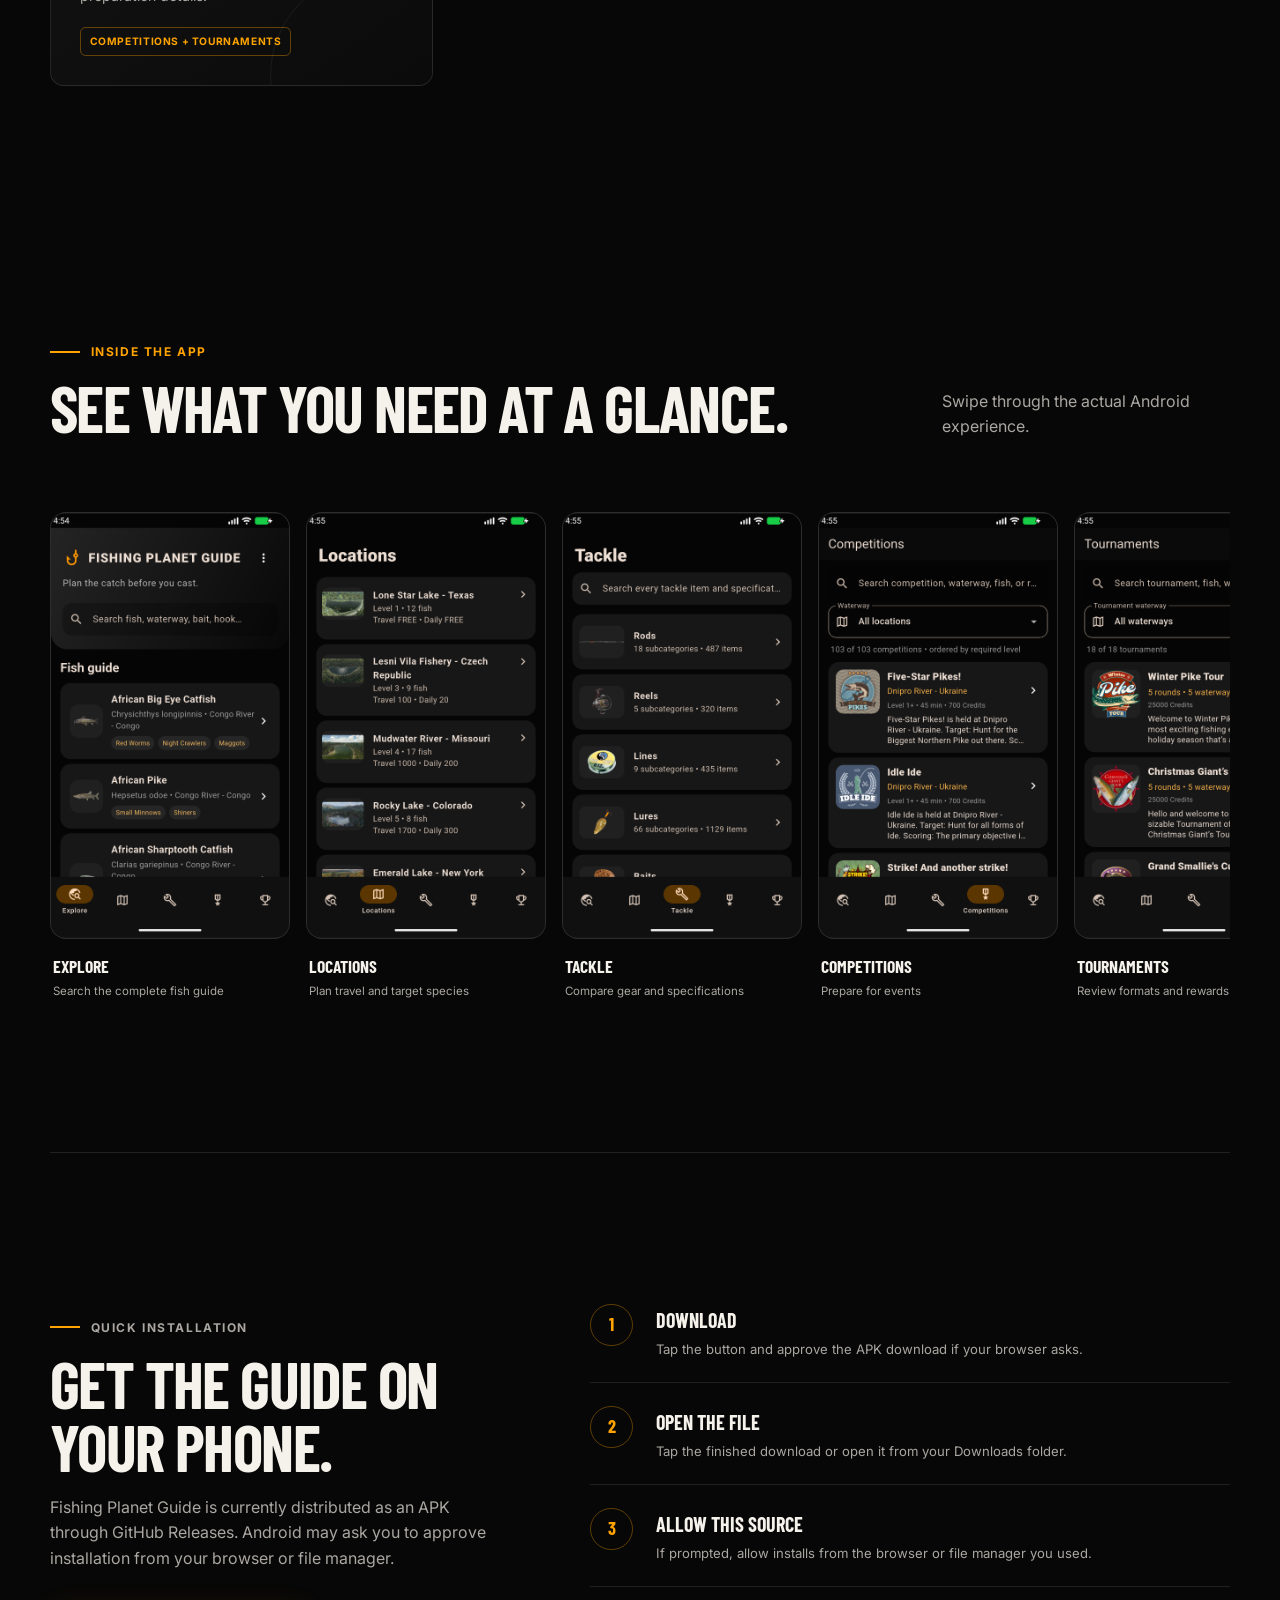
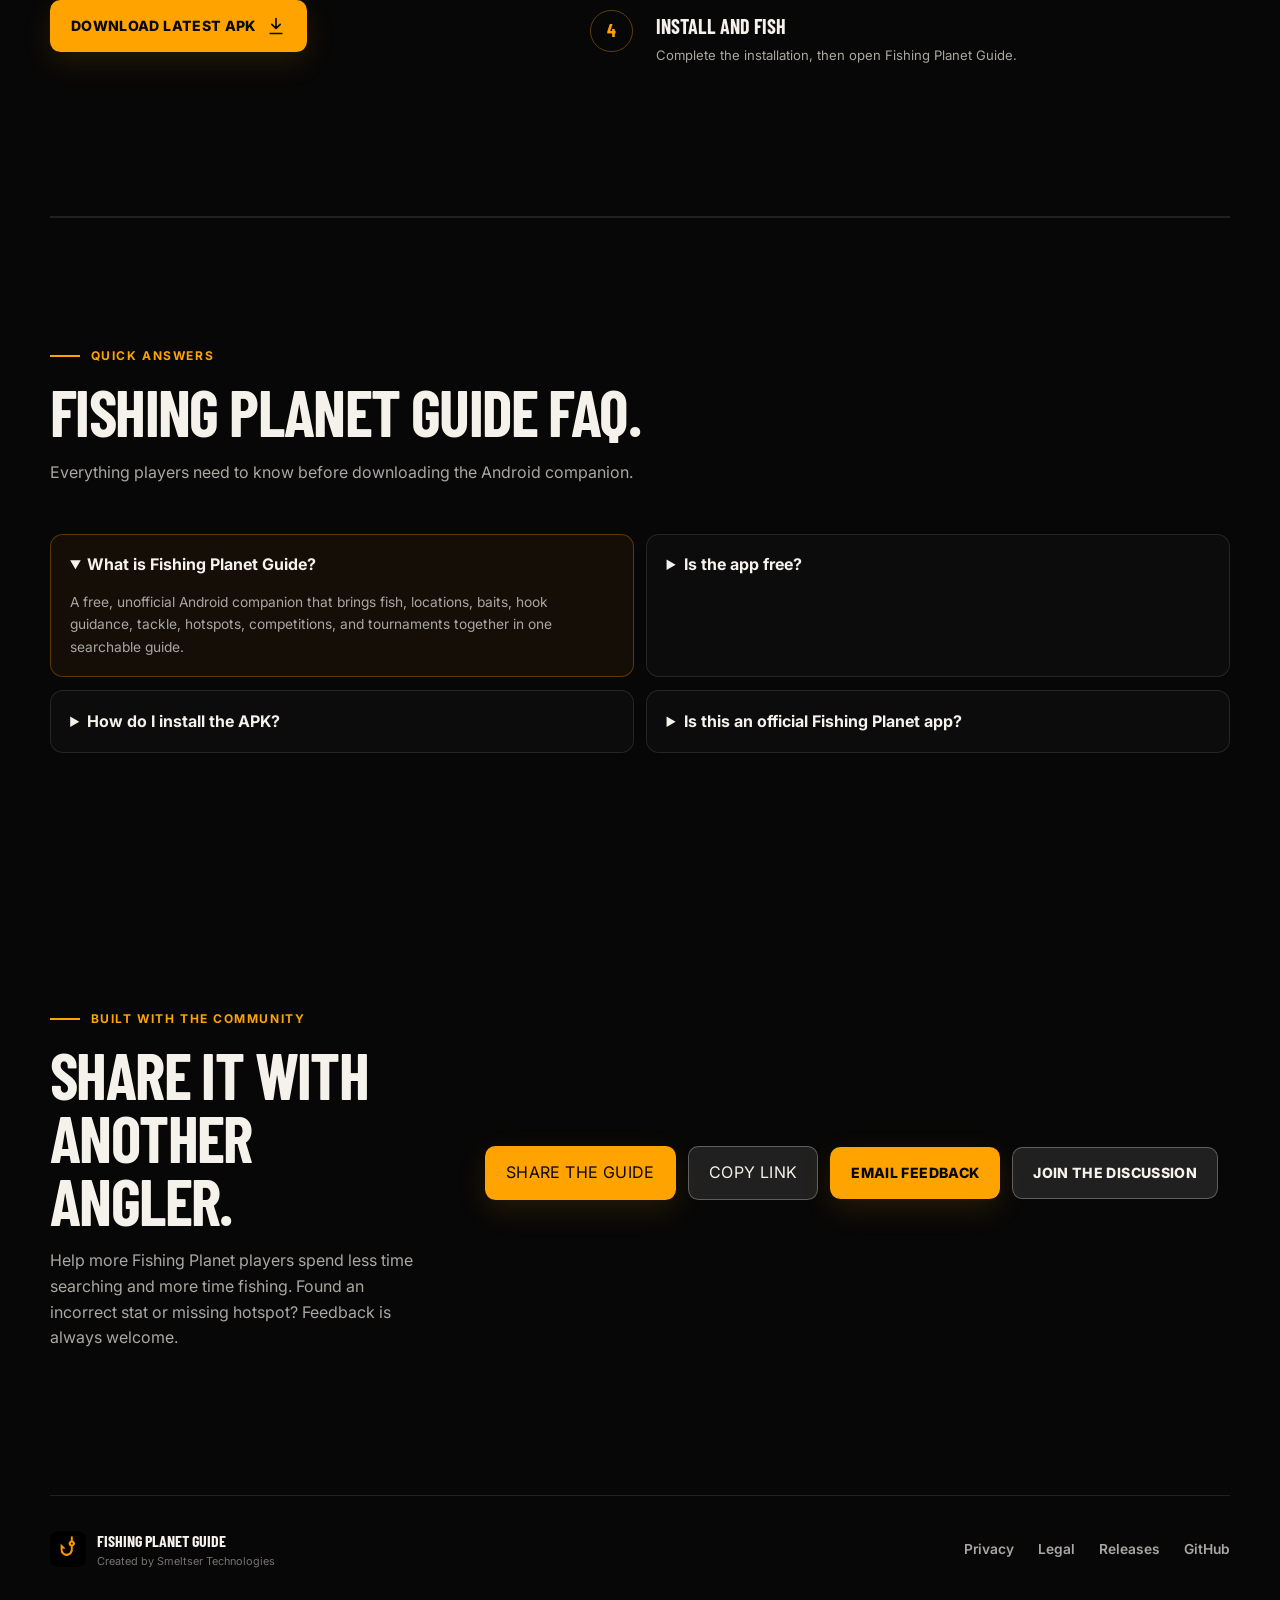
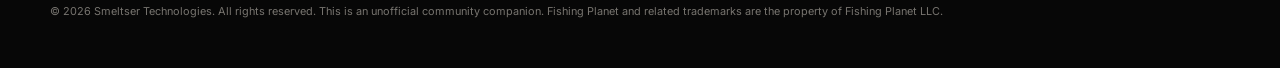
==== commit 627d9048: "Promote the new leveling guide" ====
--- a/index.html
+++ b/index.html
@@ -177,7 +177,7 @@
         <div class="section-heading">
           <p class="eyebrow"><span></span> See the guide in action</p>
           <h2>Take a quick tour.</h2>
-          <p>Explore fish, locations, tackle, competitions, and tournaments in under 30 seconds.</p>
+          <p>Explore fish, locations, leveling routes, tackle, competitions, and tournaments in under 30 seconds.</p>
         </div>
         <div class="promo-video-frame">
           <video controls playsinline preload="metadata" poster="social-preview.png">
@@ -218,6 +218,12 @@
           </article>
           <article class="feature-card feature-card-accent">
             <p class="feature-number">05</p>
+            <h3>Leveling guide</h3>
+            <p>Choose any level from 1 to 105 and see the recommended location, target fish, setup, method, alternatives, and credit-saving advice.</p>
+            <span class="feature-tag">Complete progression route</span>
+          </article>
+          <article class="feature-card">
+            <p class="feature-number">06</p>
             <h3>Events</h3>
             <p>Review competition and tournament requirements, formats, rewards, and useful preparation details.</p>
             <span class="feature-tag">Competitions + tournaments</span>
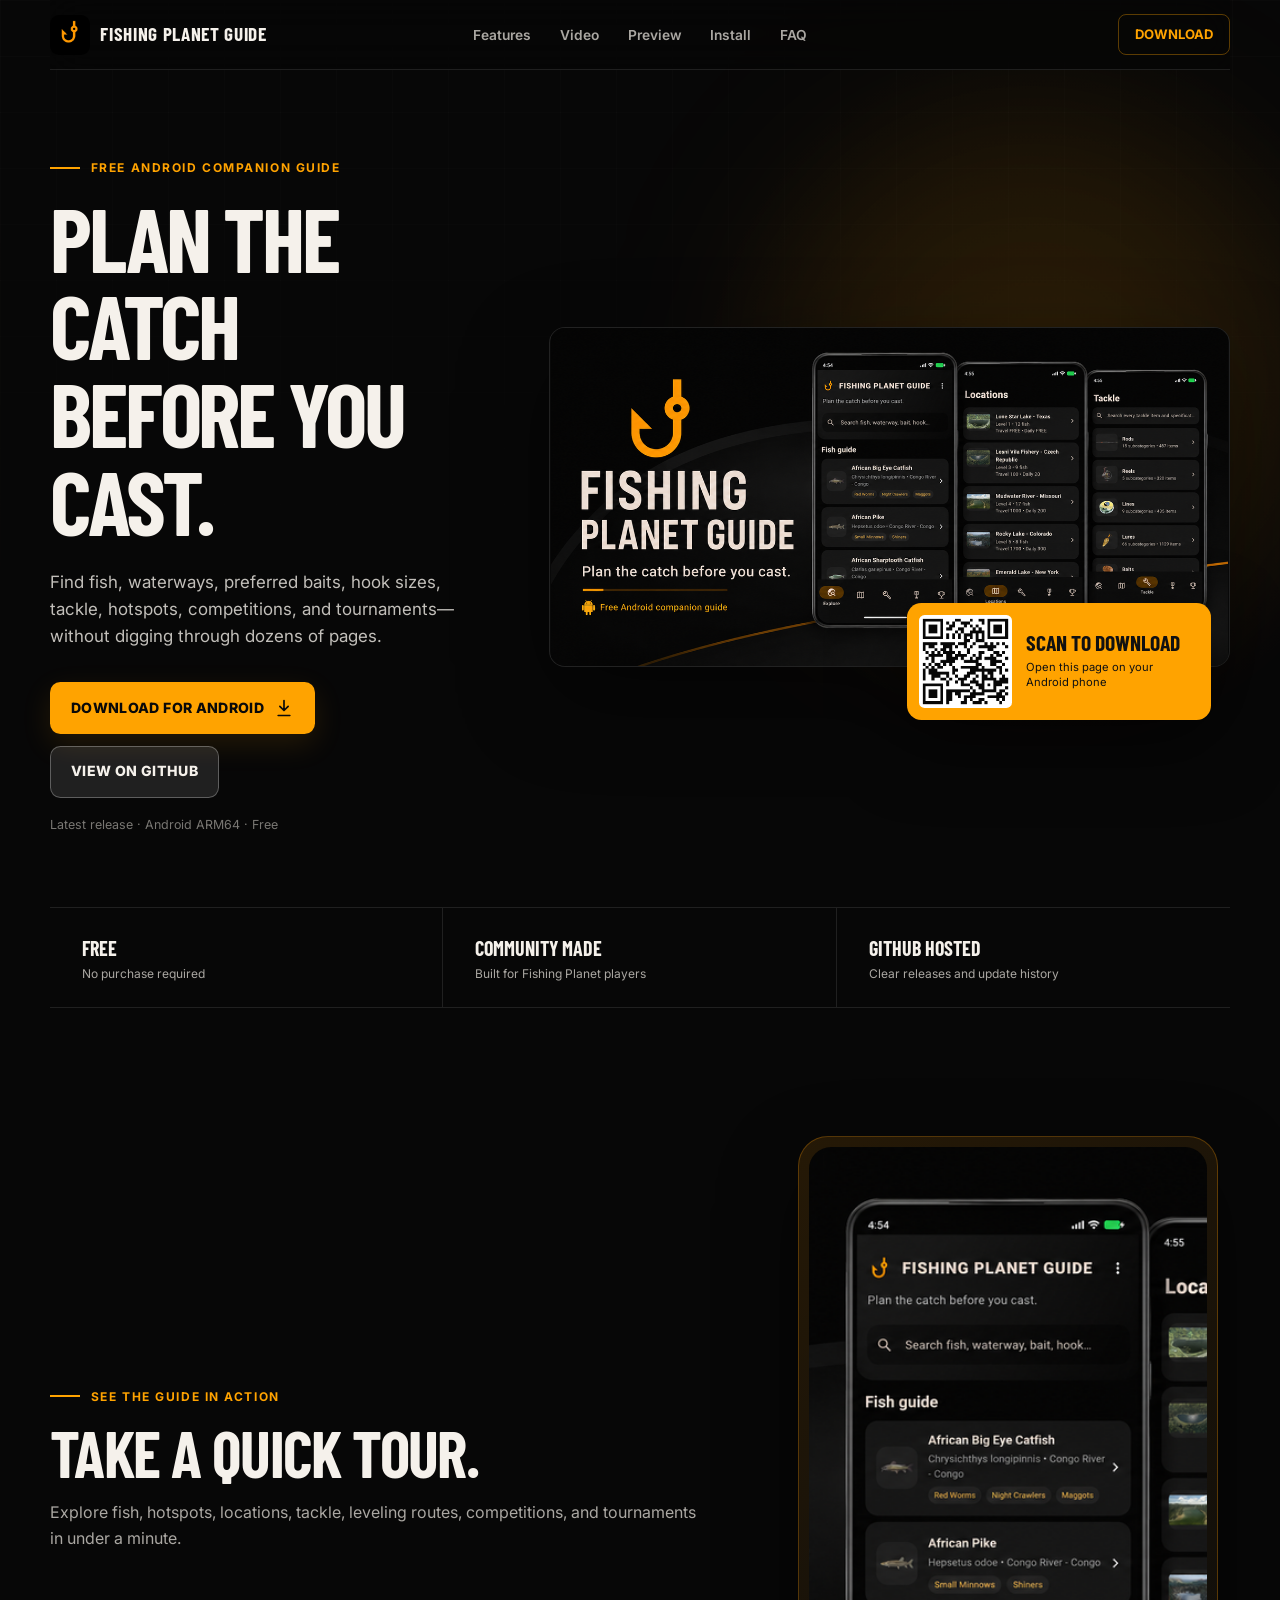
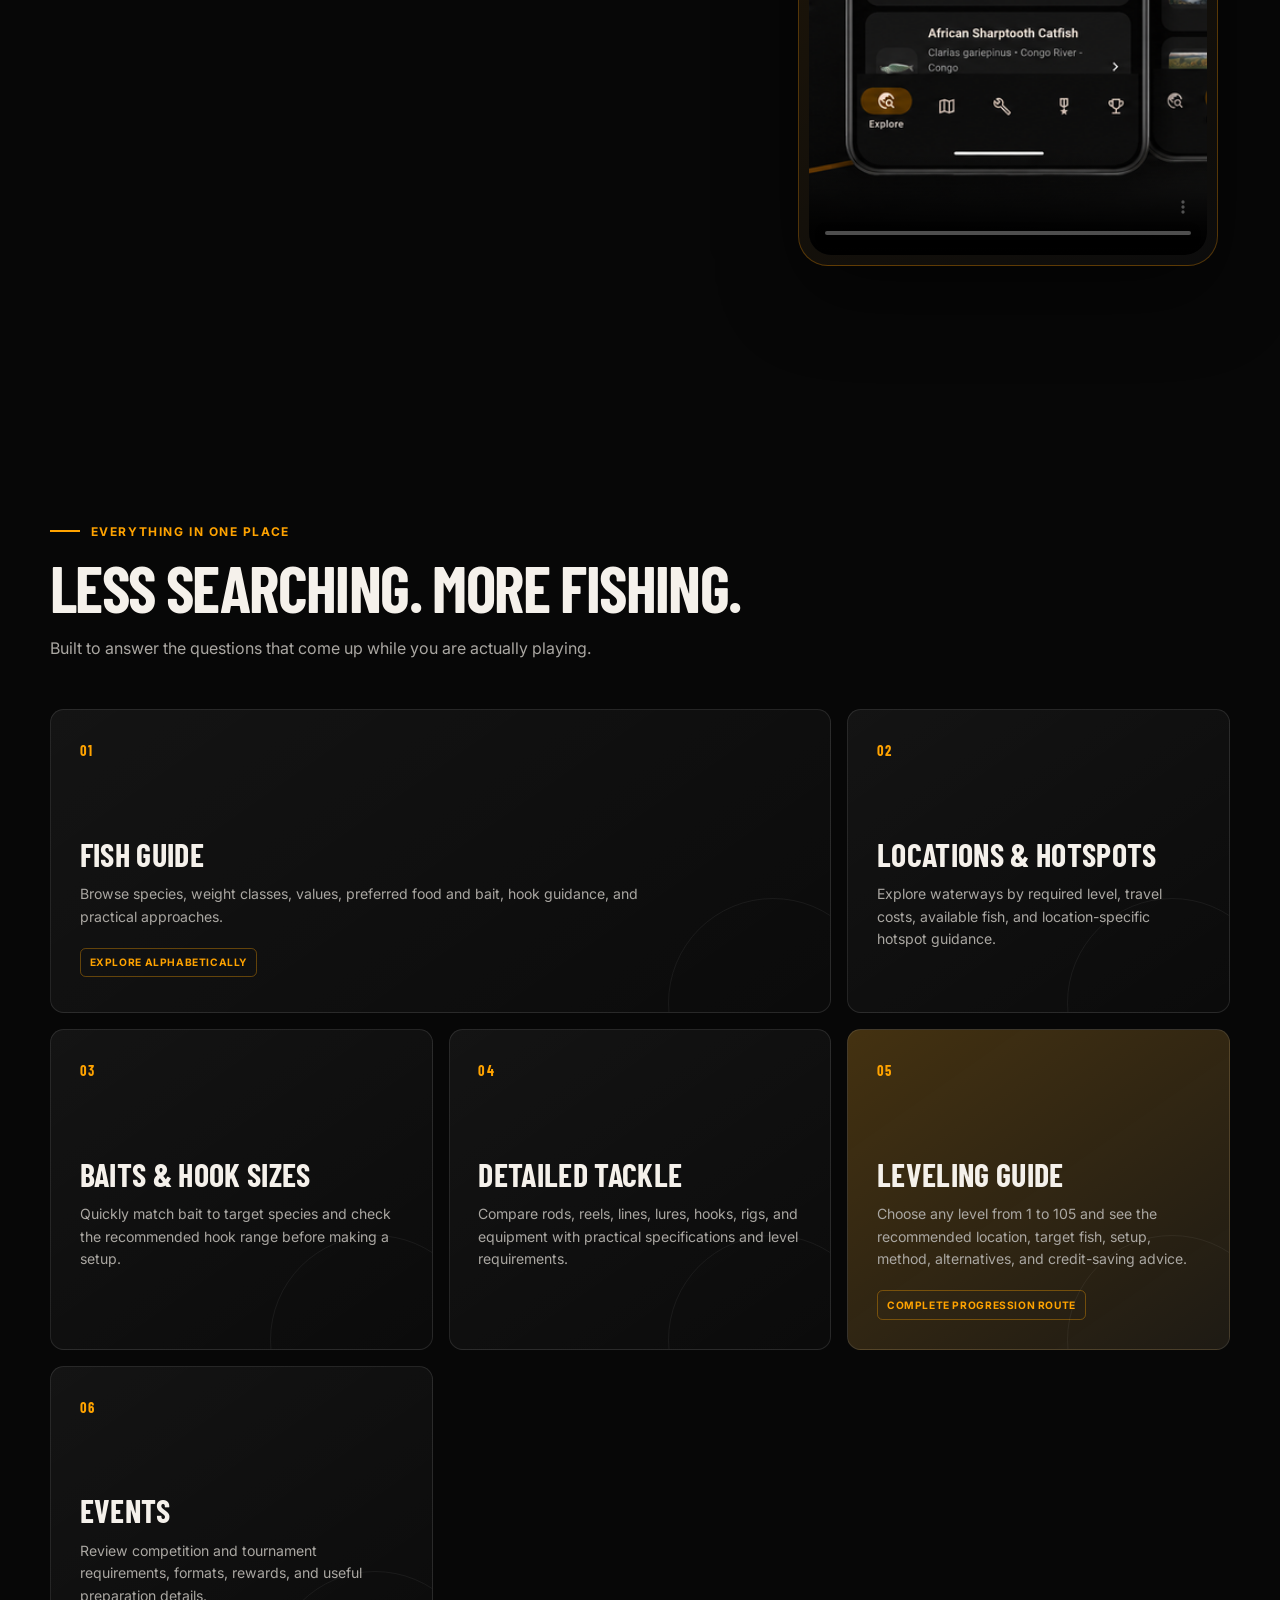
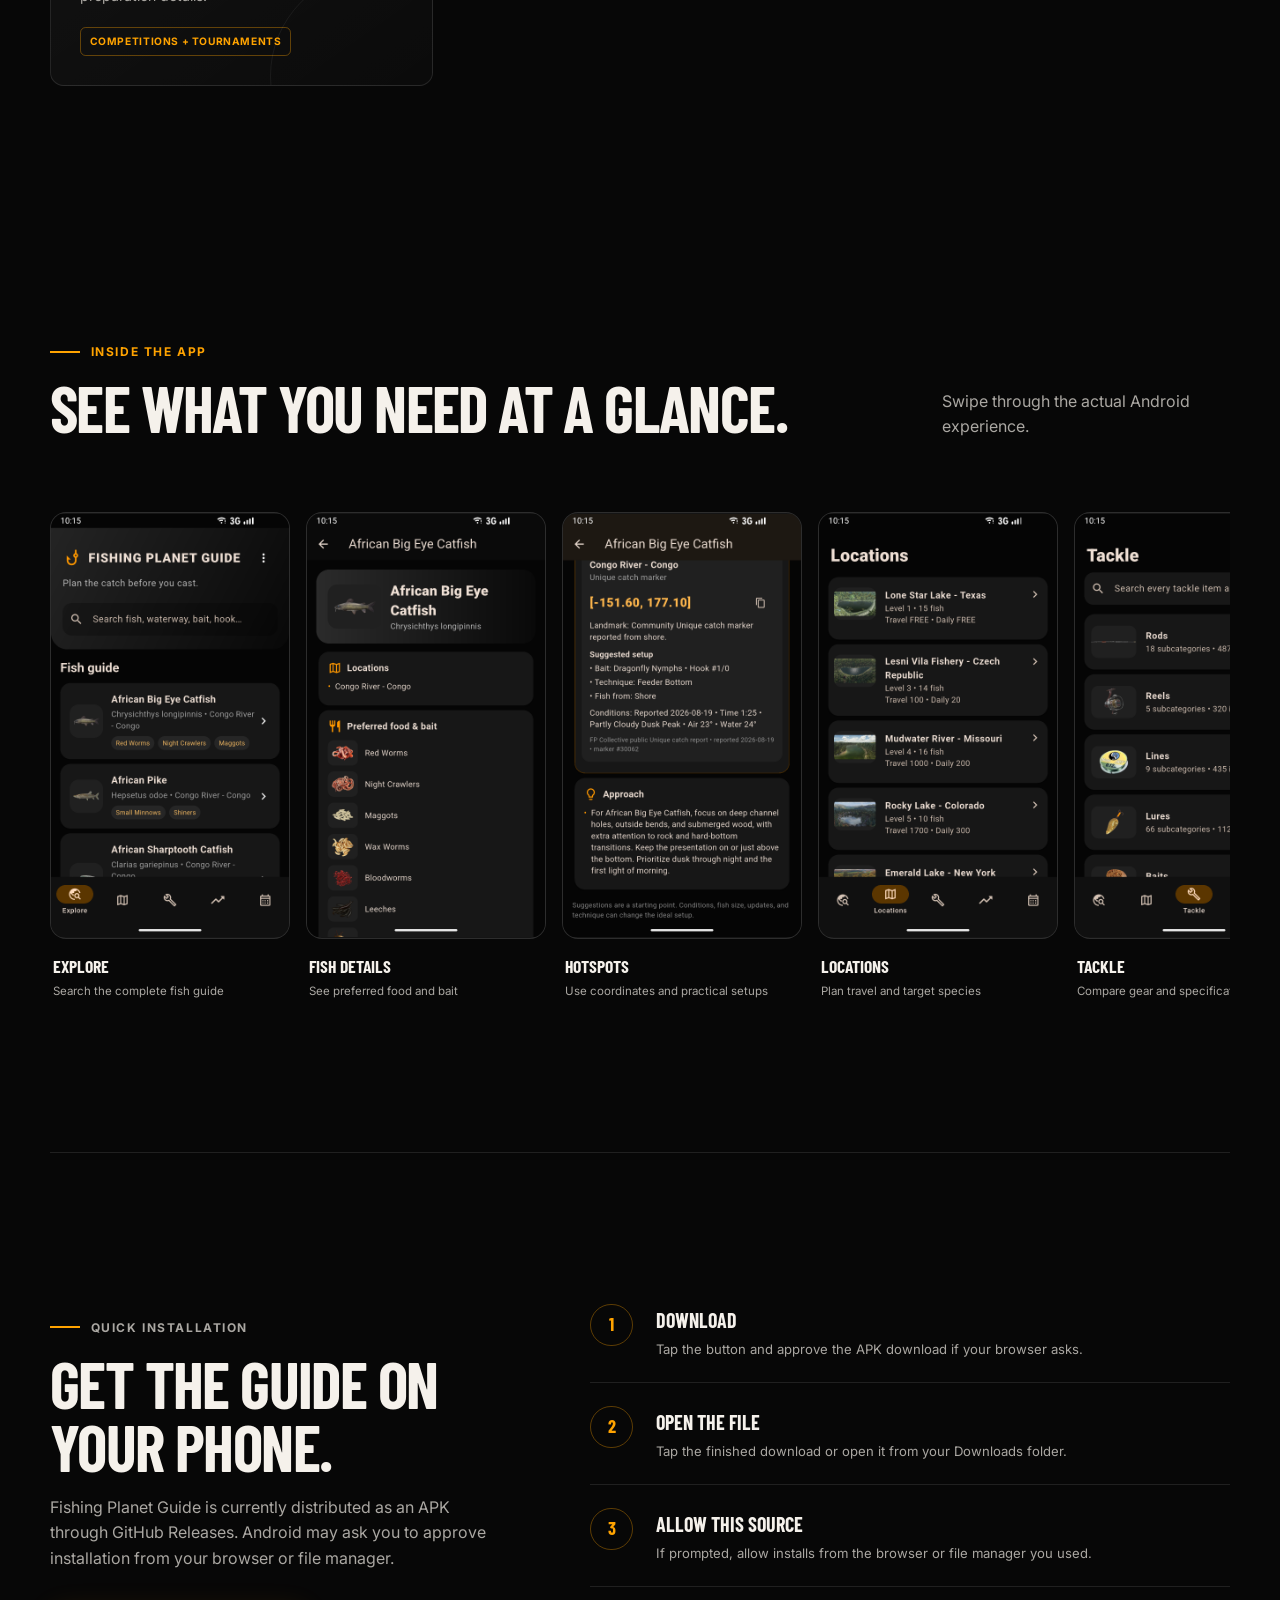
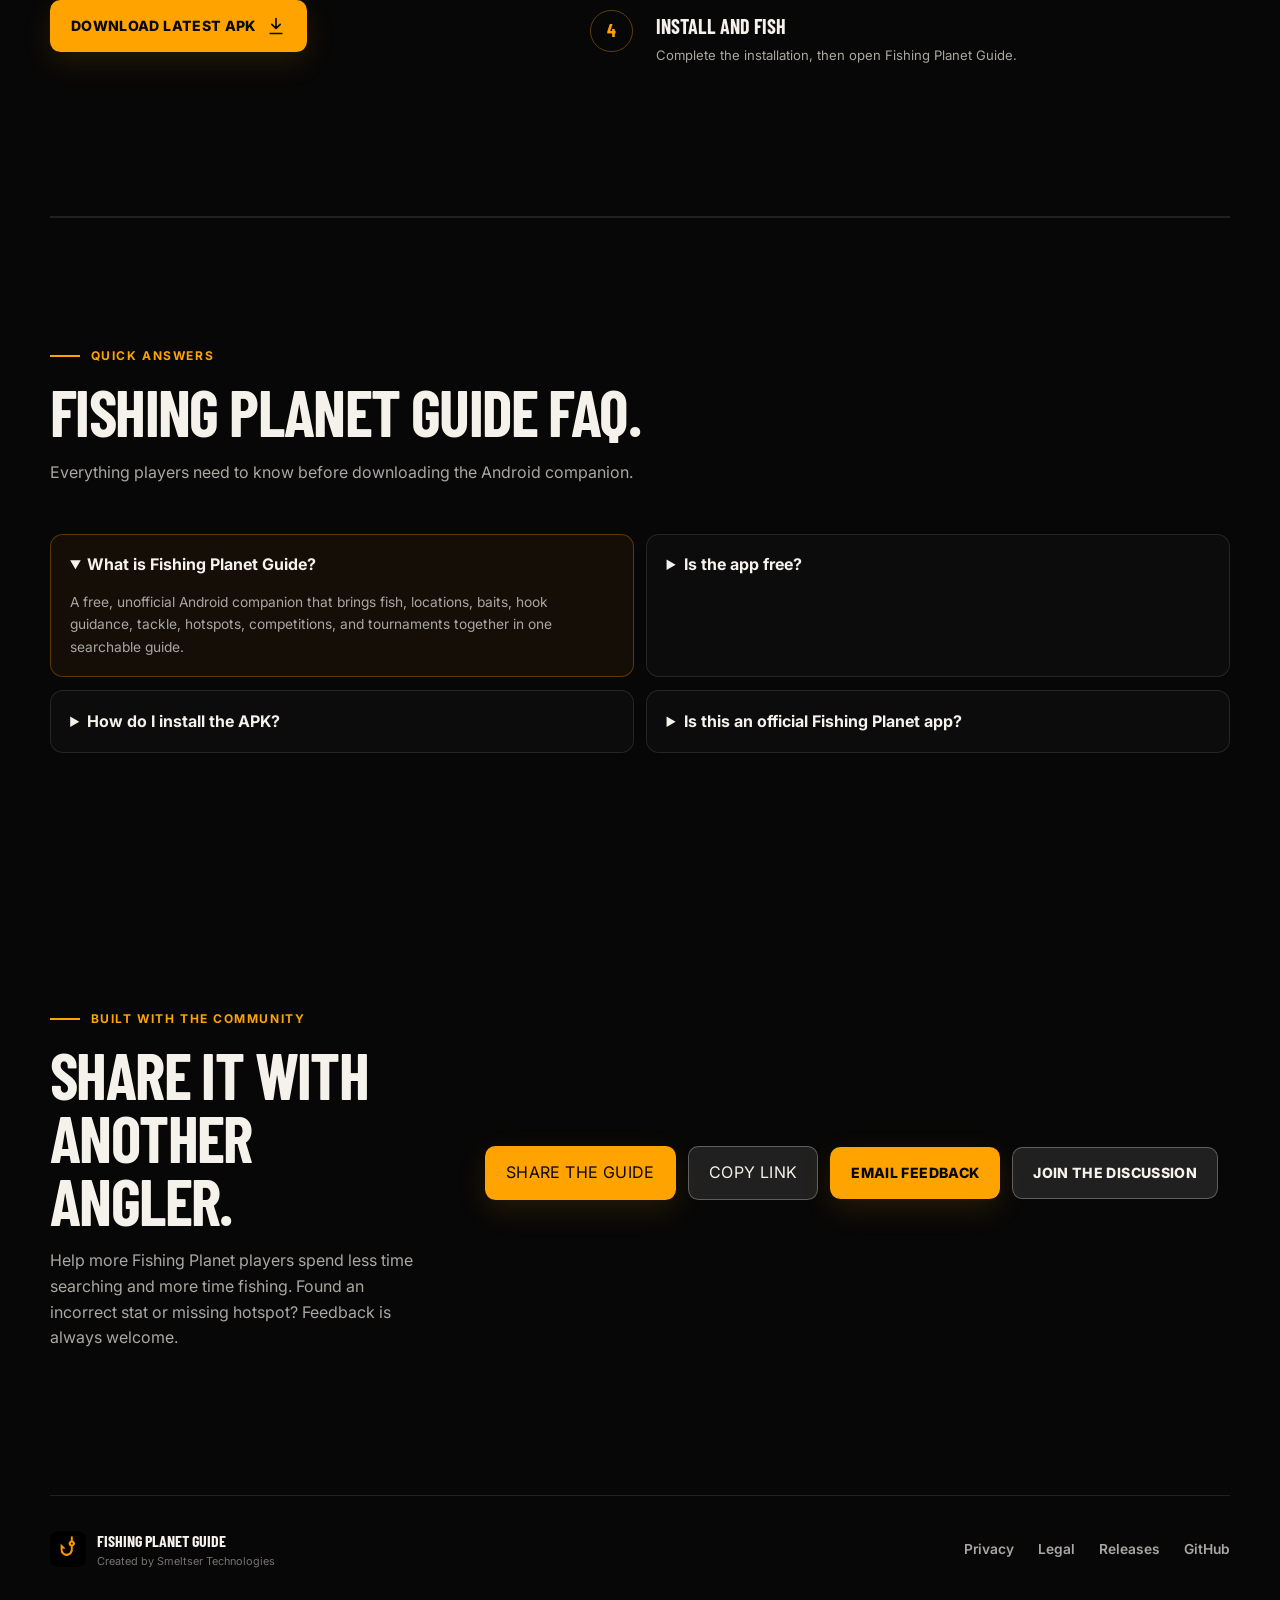
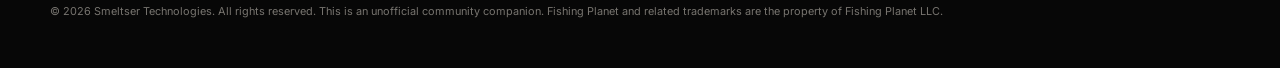
==== commit 879e0651: "Refresh website for version 1.0.4" ====
--- a/index.html
+++ b/index.html
@@ -177,11 +177,11 @@
         <div class="section-heading">
           <p class="eyebrow"><span></span> See the guide in action</p>
           <h2>Take a quick tour.</h2>
-          <p>Explore fish, locations, leveling routes, tackle, competitions, and tournaments in under 30 seconds.</p>
+          <p>Explore fish, hotspots, locations, tackle, leveling routes, competitions, and tournaments in under a minute.</p>
         </div>
         <div class="promo-video-frame">
           <video controls playsinline preload="metadata" poster="social-preview.png">
-            <source src="media/fishing-planet-guide-promo.mp4?v=2" type="video/mp4" />
+            <source src="media/fishing-planet-guide-promo.mp4?v=4" type="video/mp4" />
             Your browser does not support embedded video.
           </video>
         </div>
@@ -246,12 +246,28 @@
             <figcaption><strong>Explore</strong><span>Search the complete fish guide</span></figcaption>
           </figure>
           <figure>
+            <img src="previews/fish-detail.png" alt="Fish detail screen showing a species and its preferred baits" loading="lazy" width="1080" height="1920" />
+            <figcaption><strong>Fish details</strong><span>See preferred food and bait</span></figcaption>
+          </figure>
+          <figure>
+            <img src="previews/fish-hotspot.png" alt="Fish hotspot screen showing coordinates, setup, conditions, and approach" loading="lazy" width="1080" height="1920" />
+            <figcaption><strong>Hotspots</strong><span>Use coordinates and practical setups</span></figcaption>
+          </figure>
+          <figure>
             <img src="previews/locations.png" alt="Locations screen showing level-ordered waterways" loading="lazy" width="1080" height="1920" />
             <figcaption><strong>Locations</strong><span>Plan travel and target species</span></figcaption>
           </figure>
           <figure>
             <img src="previews/tackle.png" alt="Tackle screen showing detailed equipment categories" loading="lazy" width="1080" height="1920" />
             <figcaption><strong>Tackle</strong><span>Compare gear and specifications</span></figcaption>
+          </figure>
+          <figure>
+            <img src="previews/leveling.png" alt="Leveling screen showing an interactive progression route" loading="lazy" width="1080" height="1920" />
+            <figcaption><strong>Leveling</strong><span>Move the scale for a level-specific route</span></figcaption>
+          </figure>
+          <figure>
+            <img src="previews/events.png" alt="Events screen offering competitions and tournaments" loading="lazy" width="1080" height="1920" />
+            <figcaption><strong>Events</strong><span>Choose competitions or tournaments</span></figcaption>
           </figure>
           <figure>
             <img src="previews/competitions.png" alt="Competitions screen showing available Fishing Planet competitions" loading="lazy" width="1080" height="1920" />
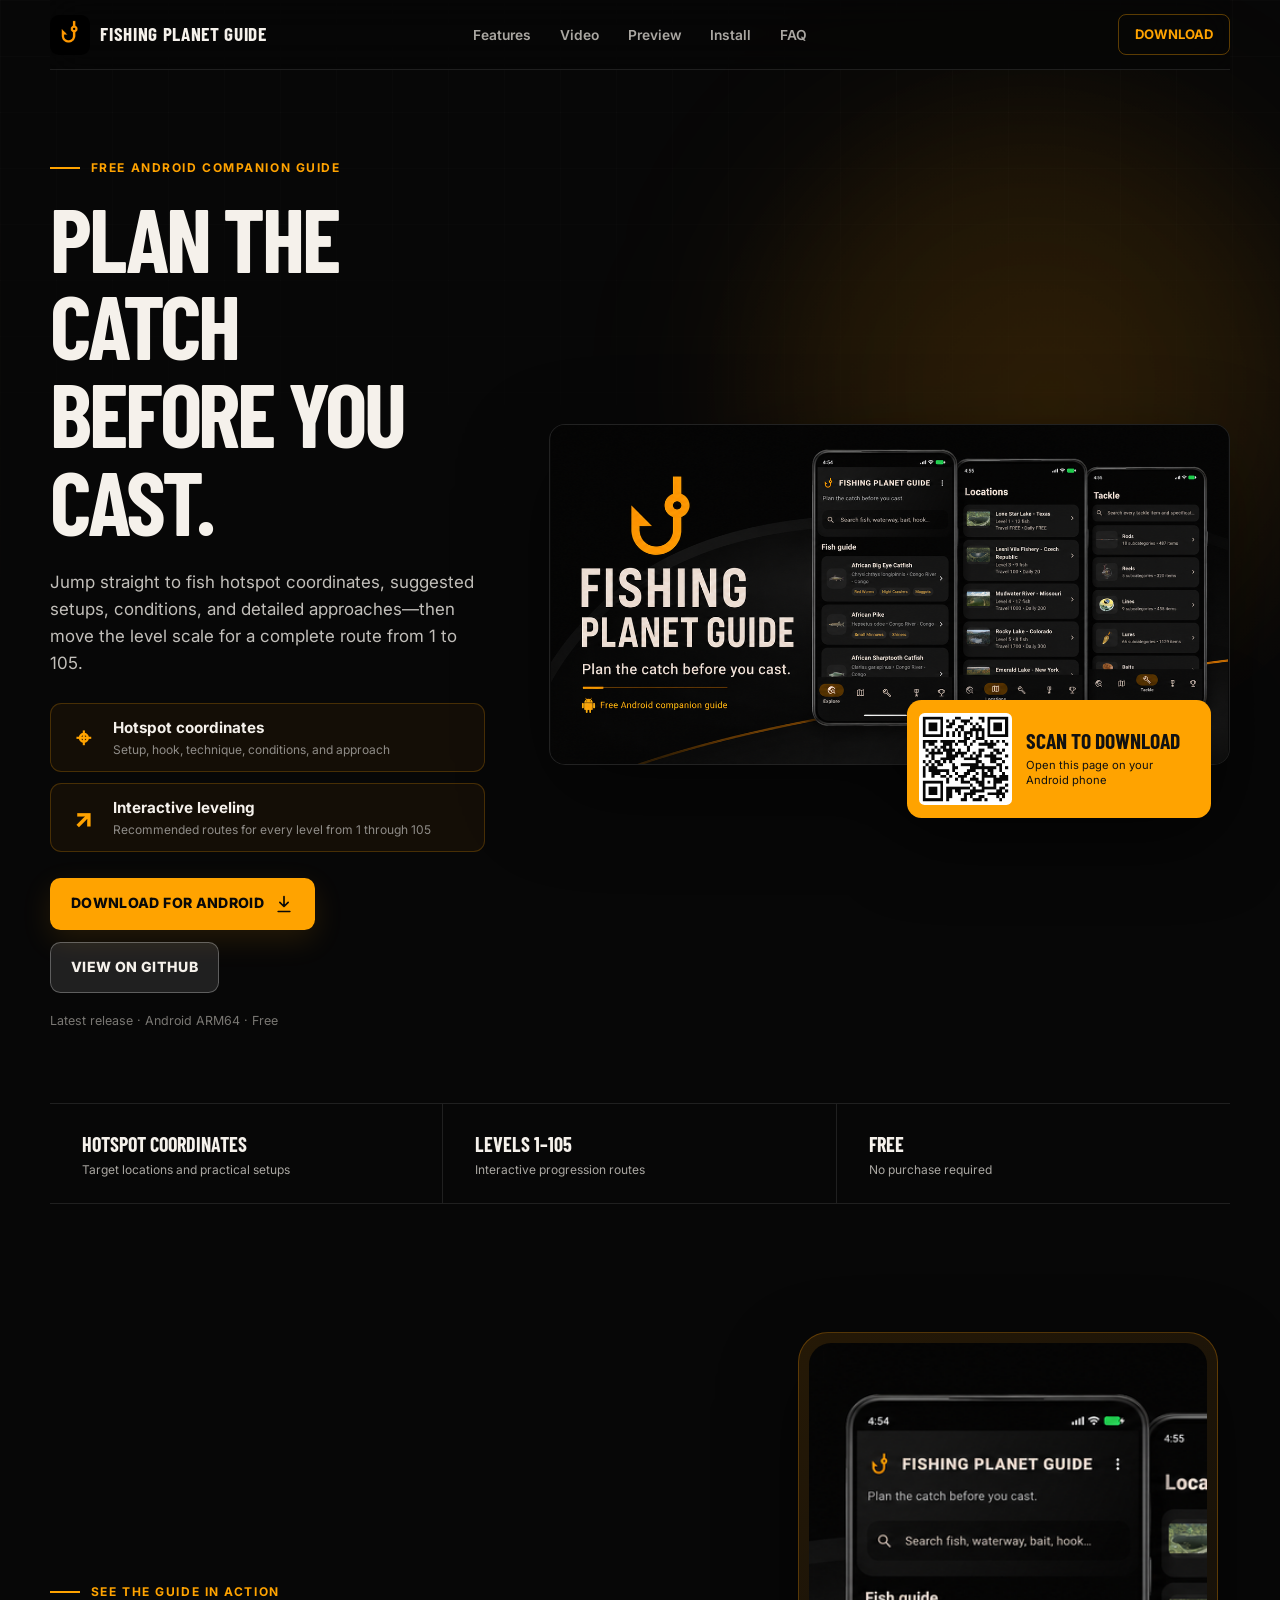
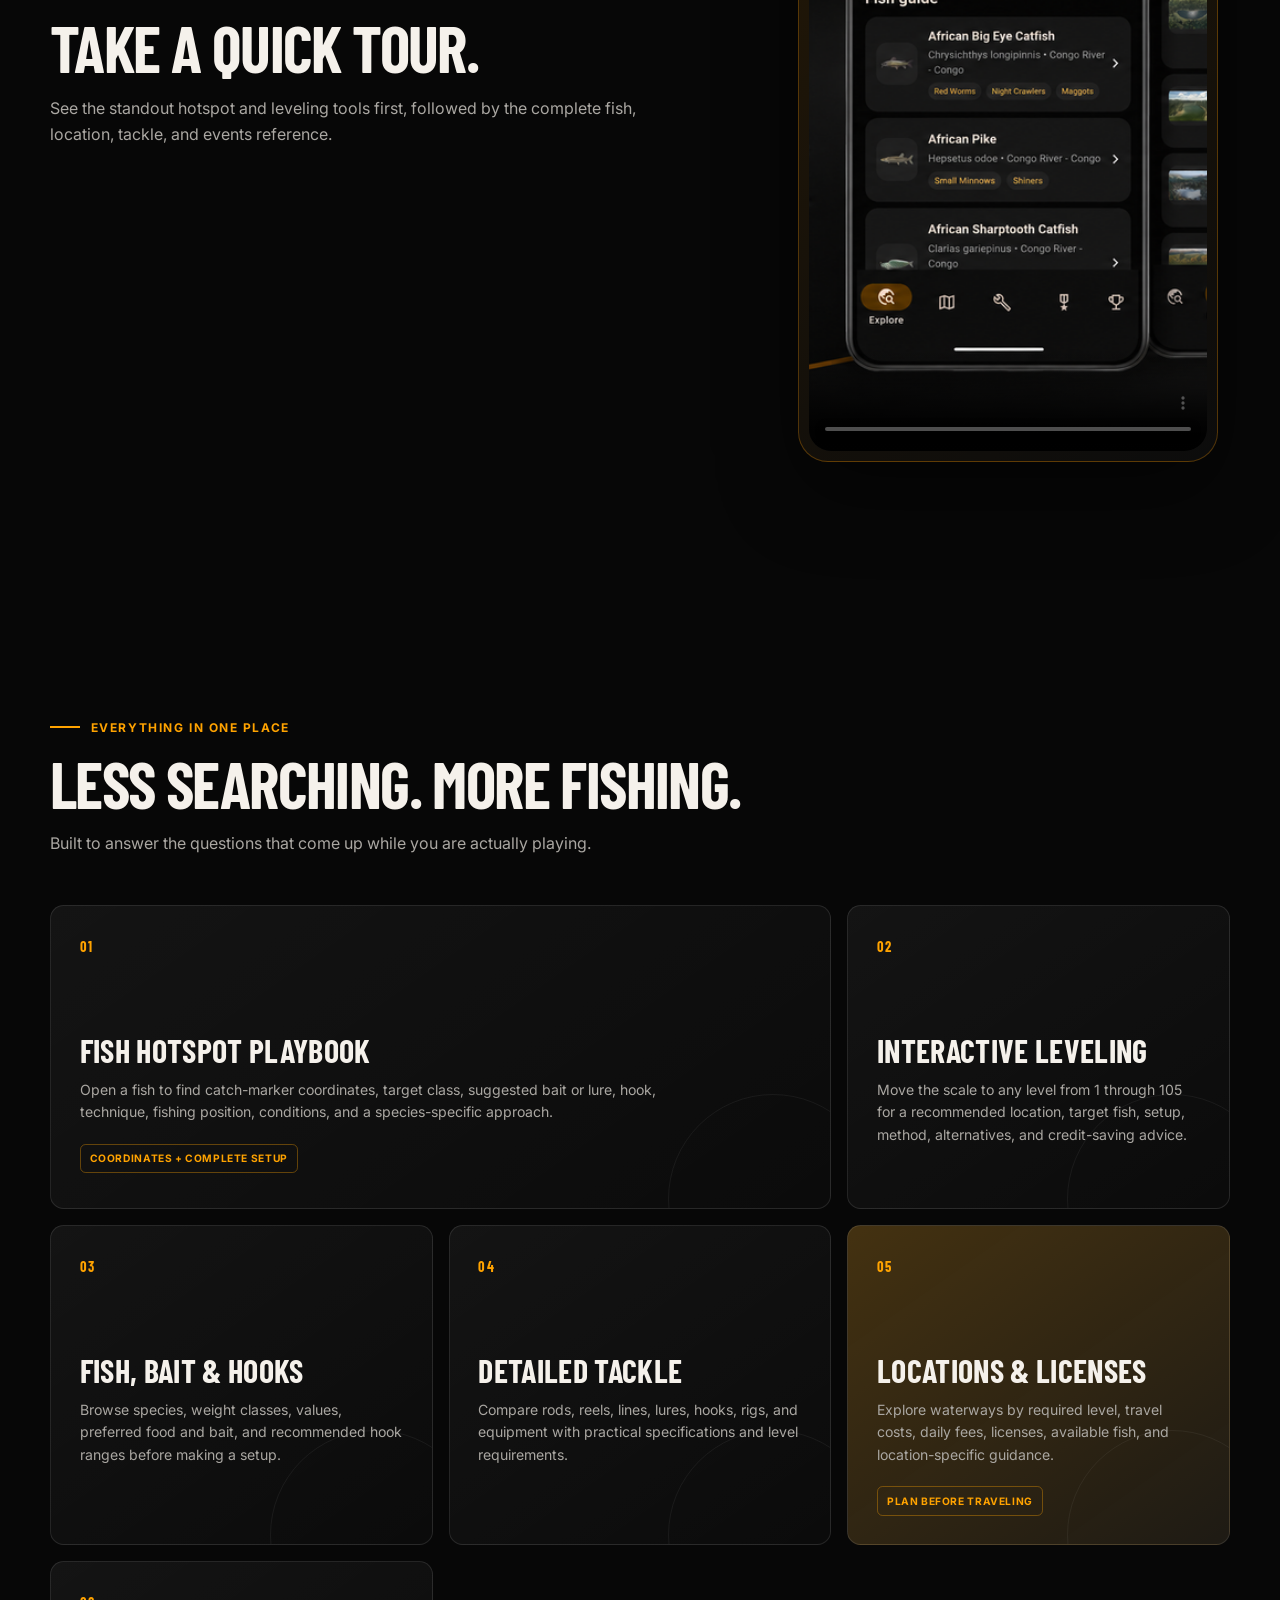
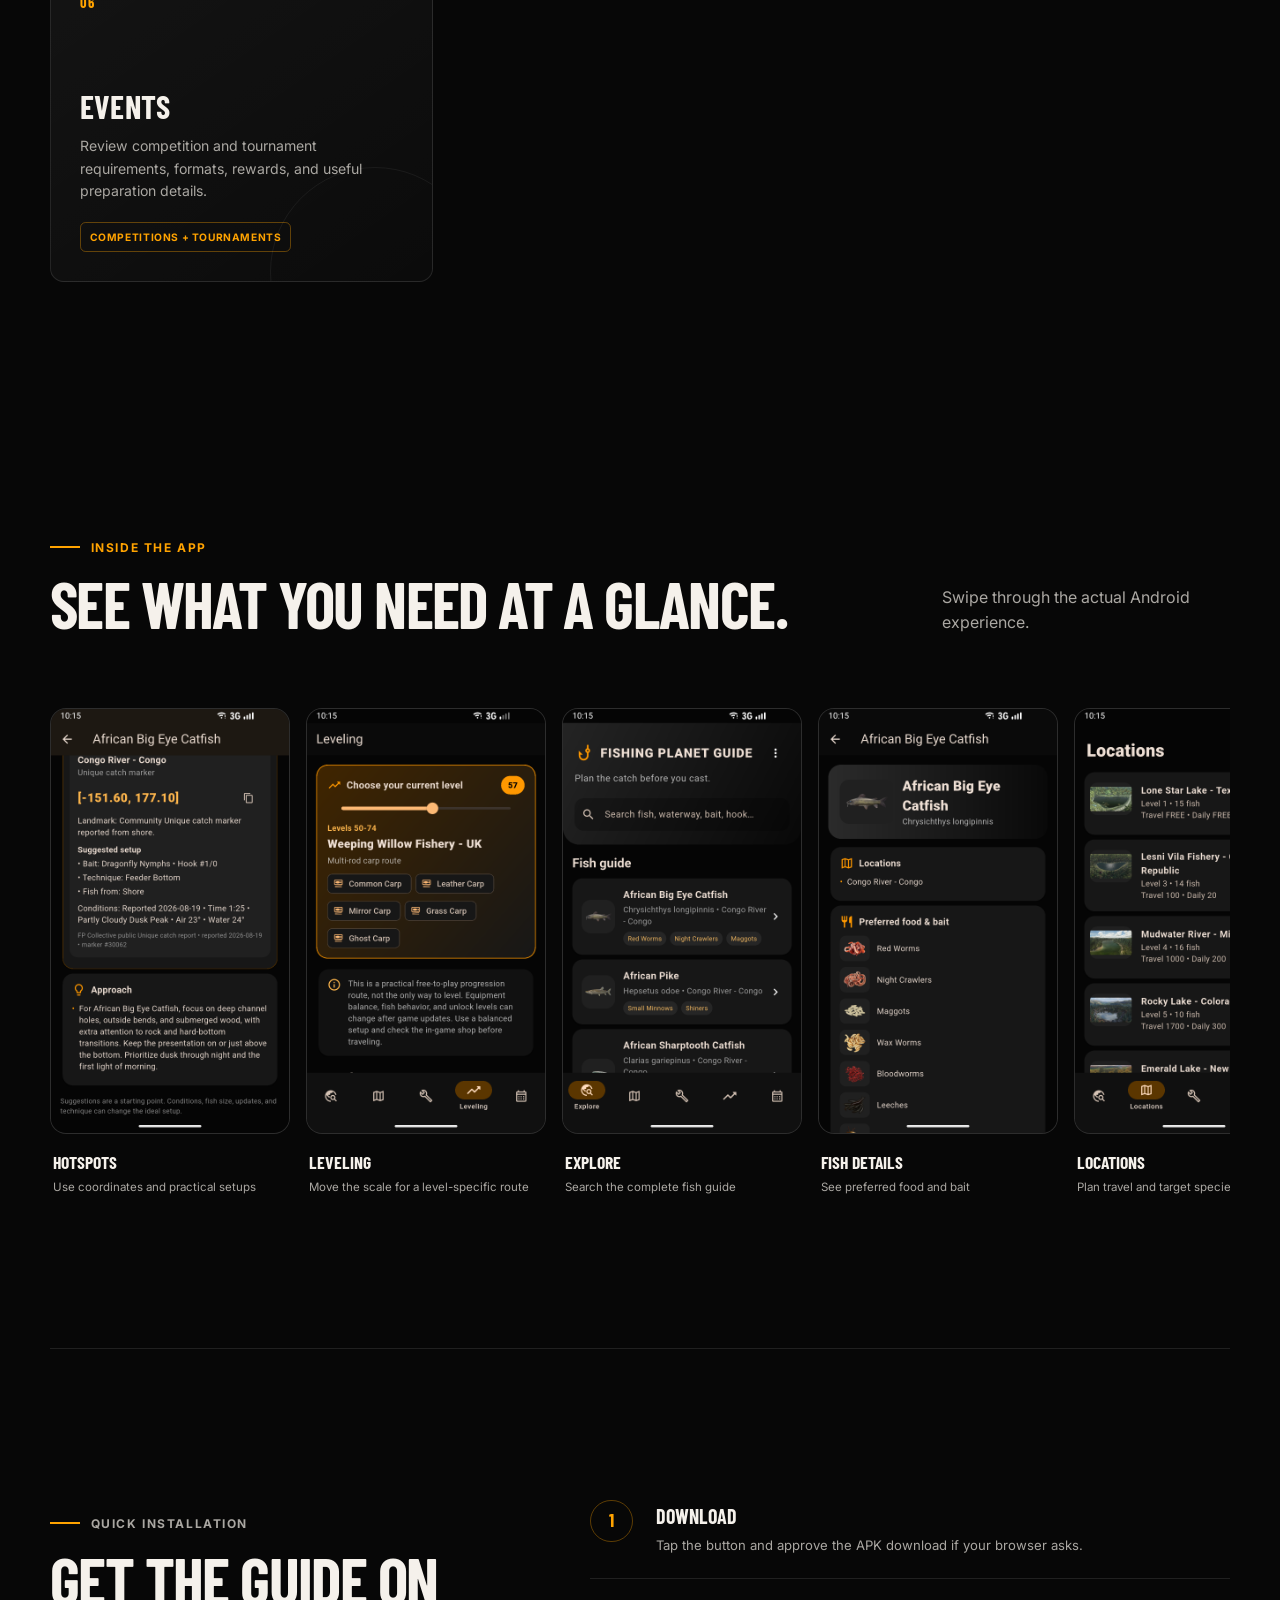
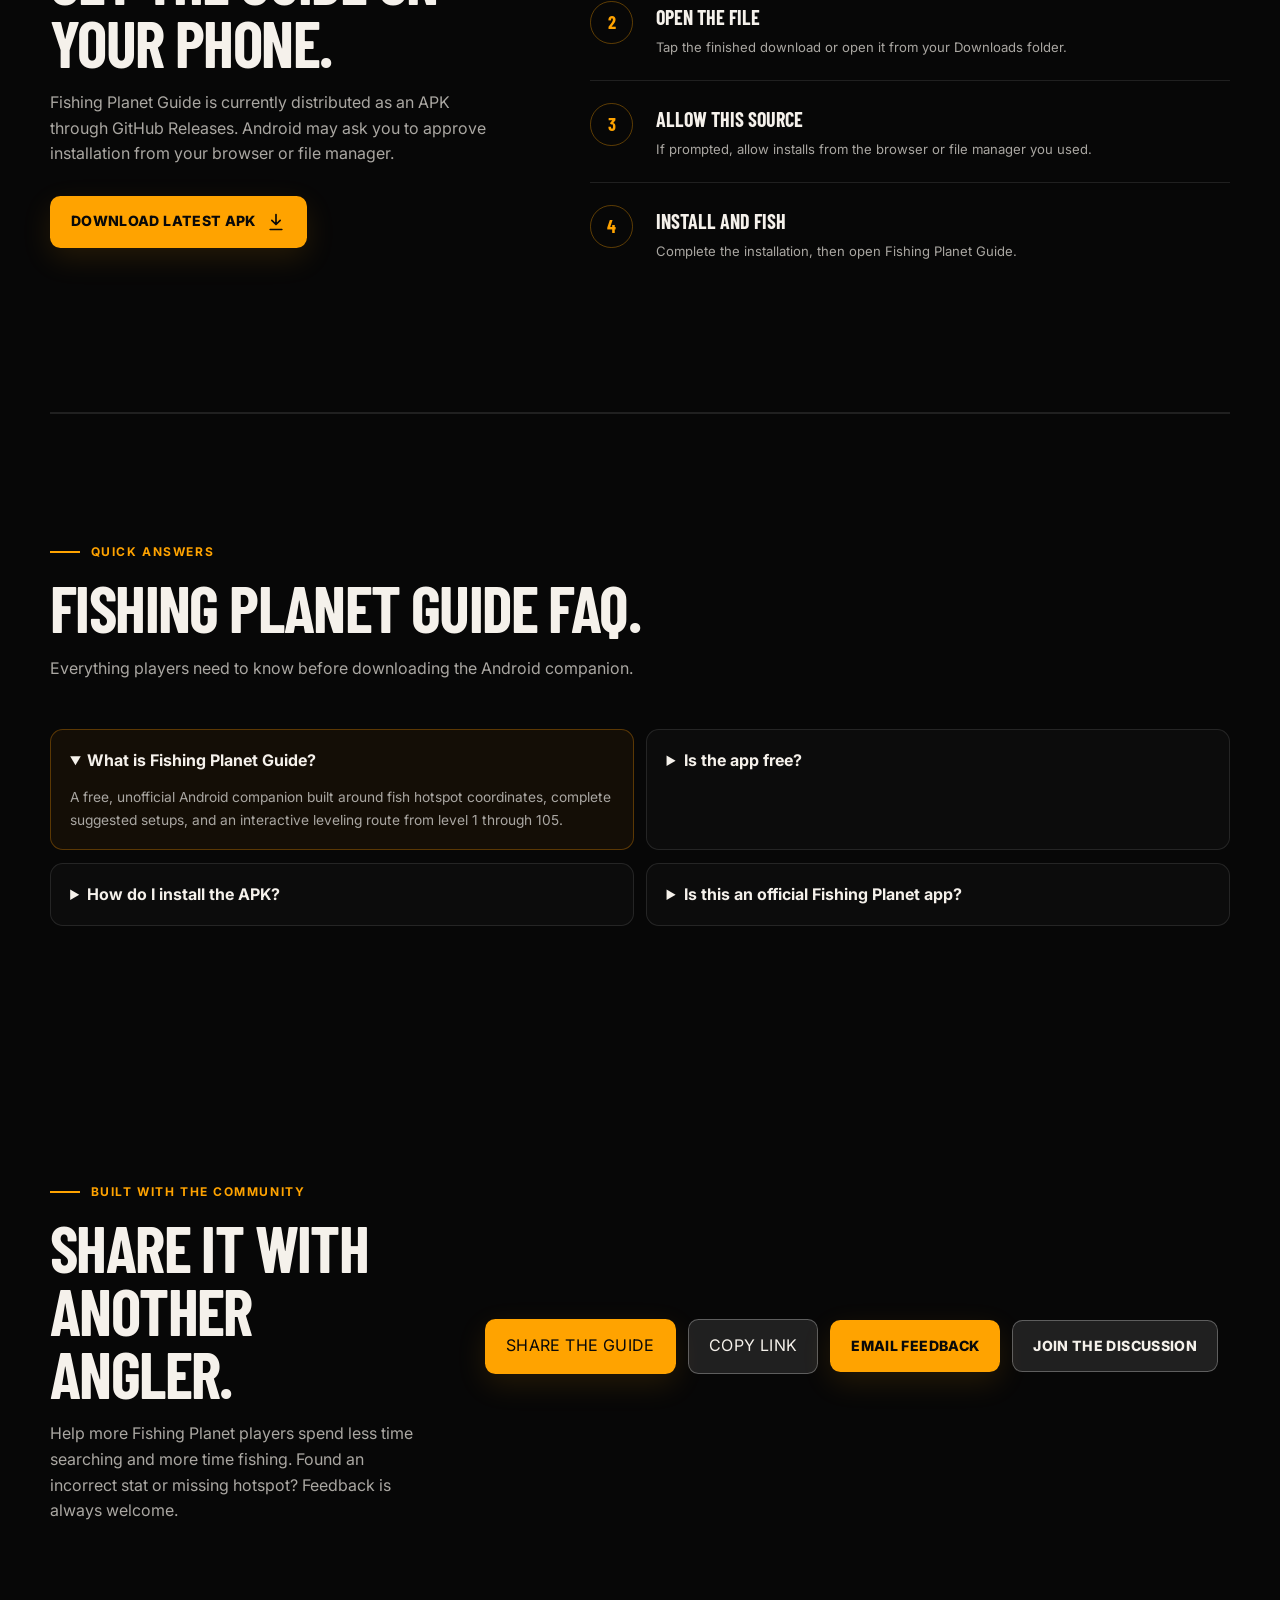
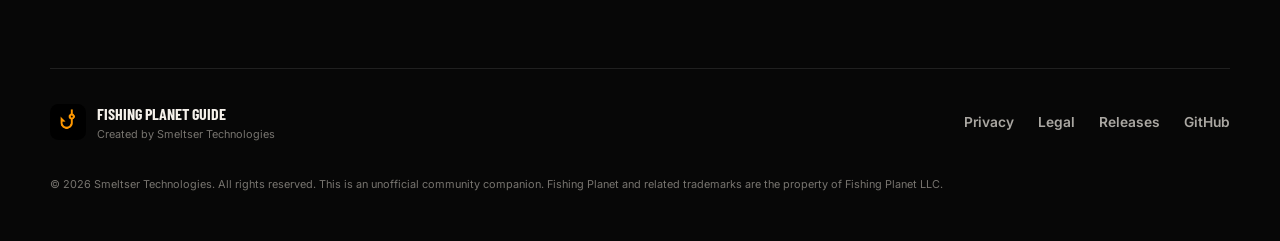
==== commit 78427359: "Lead with hotspots and leveling" ====
--- a/index.html
+++ b/index.html
@@ -6,18 +6,18 @@
     <meta name="theme-color" content="#070707" />
     <meta
       name="description"
-      content="Fishing Planet Guide is a free unofficial Android companion with fish, locations, baits, tackle, hotspots, competitions, and tournaments."
+      content="Fishing Planet Guide is a free unofficial Android companion with fish hotspot coordinates, complete setups, interactive level 1-105 routes, tackle, and events."
     />
     <meta
       name="keywords"
-      content="Fishing Planet guide, Fishing Planet fish, Fishing Planet locations, Fishing Planet bait, Fishing Planet tackle, Fishing Planet hotspots, Android fishing guide"
+      content="Fishing Planet guide, Fishing Planet hotspots, Fishing Planet coordinates, Fishing Planet leveling guide, Fishing Planet fish, Fishing Planet locations, Fishing Planet tackle"
     />
     <meta name="author" content="Smeltser Technologies" />
     <meta property="og:type" content="website" />
     <meta property="og:title" content="Fishing Planet Guide for Android" />
     <meta
       property="og:description"
-      content="Plan the catch before you cast. Explore fish, waterways, bait, tackle, hotspots, competitions, and tournaments."
+      content="Find fish hotspot coordinates and complete setups, then follow an interactive leveling route from level 1 through 105."
     />
     <meta
       property="og:image"
@@ -28,7 +28,7 @@
     <meta name="twitter:title" content="Fishing Planet Guide for Android" />
     <meta
       name="twitter:description"
-      content="Fish, locations, bait, tackle, hotspots, competitions, and tournaments in one free Android guide."
+      content="Hotspot coordinates, complete fishing setups, and interactive level 1-105 routes in one free Android guide."
     />
     <meta
       name="twitter:image"
@@ -43,7 +43,7 @@
       href="https://fonts.googleapis.com/css2?family=Barlow+Condensed:wght@600;700;800&family=Inter:wght@400;500;600;700&display=swap"
       rel="stylesheet"
     />
-    <link rel="stylesheet" href="styles.css?v=4" />
+    <link rel="stylesheet" href="styles.css?v=5" />
     <title>Fishing Planet Guide — Free Android Companion</title>
     <script type="application/ld+json">
       {
@@ -75,7 +75,7 @@
             "name": "What is Fishing Planet Guide?",
             "acceptedAnswer": {
               "@type": "Answer",
-              "text": "Fishing Planet Guide is a free, unofficial Android companion that organizes fish, locations, preferred baits, hook sizes, tackle, hotspots, competitions, and tournaments in one place."
+              "text": "Fishing Planet Guide is a free, unofficial Android companion centered on fish hotspot coordinates, suggested setups, detailed approaches, and an interactive leveling route from level 1 through 105."
             }
           },
           {
@@ -133,9 +133,13 @@
           <p class="eyebrow"><span></span> Free Android companion guide</p>
           <h1>Plan the catch<br />before you cast.</h1>
           <p class="hero-lede">
-            Find fish, waterways, preferred baits, hook sizes, tackle, hotspots,
-            competitions, and tournaments—without digging through dozens of pages.
+            Jump straight to fish hotspot coordinates, suggested setups, conditions,
+            and detailed approaches—then move the level scale for a complete route from 1 to 105.
           </p>
+          <div class="standout-list" aria-label="Standout features">
+            <div><span aria-hidden="true">⌖</span><strong>Hotspot coordinates</strong><small>Setup, hook, technique, conditions, and approach</small></div>
+            <div><span aria-hidden="true">↗</span><strong>Interactive leveling</strong><small>Recommended routes for every level from 1 through 105</small></div>
+          </div>
           <div class="hero-actions">
             <a class="button button-primary" data-download href="https://github.com/joesmeltser/fishing-planet-guide/releases/latest">
               <span>Download for Android</span>
@@ -168,20 +172,20 @@
       </section>
 
       <section class="trust-strip" aria-label="App highlights">
+        <div><strong>Hotspot coordinates</strong><span>Target locations and practical setups</span></div>
+        <div><strong>Levels 1–105</strong><span>Interactive progression routes</span></div>
         <div><strong>Free</strong><span>No purchase required</span></div>
-        <div><strong>Community made</strong><span>Built for Fishing Planet players</span></div>
-        <div><strong>GitHub hosted</strong><span>Clear releases and update history</span></div>
       </section>
 
       <section class="section promo-video-section" id="video">
         <div class="section-heading">
           <p class="eyebrow"><span></span> See the guide in action</p>
           <h2>Take a quick tour.</h2>
-          <p>Explore fish, hotspots, locations, tackle, leveling routes, competitions, and tournaments in under a minute.</p>
+          <p>See the standout hotspot and leveling tools first, followed by the complete fish, location, tackle, and events reference.</p>
         </div>
         <div class="promo-video-frame">
           <video controls playsinline preload="metadata" poster="social-preview.png">
-            <source src="media/fishing-planet-guide-promo.mp4?v=4" type="video/mp4" />
+            <source src="media/fishing-planet-guide-promo.mp4?v=5" type="video/mp4" />
             Your browser does not support embedded video.
           </video>
         </div>
@@ -197,19 +201,19 @@
         <div class="feature-grid">
           <article class="feature-card feature-card-wide">
             <p class="feature-number">01</p>
-            <h3>Fish guide</h3>
-            <p>Browse species, weight classes, values, preferred food and bait, hook guidance, and practical approaches.</p>
-            <span class="feature-tag">Explore alphabetically</span>
+            <h3>Fish hotspot playbook</h3>
+            <p>Open a fish to find catch-marker coordinates, target class, suggested bait or lure, hook, technique, fishing position, conditions, and a species-specific approach.</p>
+            <span class="feature-tag">Coordinates + complete setup</span>
           </article>
           <article class="feature-card">
             <p class="feature-number">02</p>
-            <h3>Locations & hotspots</h3>
-            <p>Explore waterways by required level, travel costs, available fish, and location-specific hotspot guidance.</p>
+            <h3>Interactive leveling</h3>
+            <p>Move the scale to any level from 1 through 105 for a recommended location, target fish, setup, method, alternatives, and credit-saving advice.</p>
           </article>
           <article class="feature-card">
             <p class="feature-number">03</p>
-            <h3>Baits & hook sizes</h3>
-            <p>Quickly match bait to target species and check the recommended hook range before making a setup.</p>
+            <h3>Fish, bait & hooks</h3>
+            <p>Browse species, weight classes, values, preferred food and bait, and recommended hook ranges before making a setup.</p>
           </article>
           <article class="feature-card">
             <p class="feature-number">04</p>
@@ -218,9 +222,9 @@
           </article>
           <article class="feature-card feature-card-accent">
             <p class="feature-number">05</p>
-            <h3>Leveling guide</h3>
-            <p>Choose any level from 1 to 105 and see the recommended location, target fish, setup, method, alternatives, and credit-saving advice.</p>
-            <span class="feature-tag">Complete progression route</span>
+            <h3>Locations & licenses</h3>
+            <p>Explore waterways by required level, travel costs, daily fees, licenses, available fish, and location-specific guidance.</p>
+            <span class="feature-tag">Plan before traveling</span>
           </article>
           <article class="feature-card">
             <p class="feature-number">06</p>
@@ -242,6 +246,14 @@
 
         <div class="screenshot-rail" aria-label="App screenshots">
           <figure>
+            <img src="previews/fish-hotspot.png" alt="Fish hotspot screen showing coordinates, setup, conditions, and approach" loading="lazy" width="1080" height="1920" />
+            <figcaption><strong>Hotspots</strong><span>Use coordinates and practical setups</span></figcaption>
+          </figure>
+          <figure>
+            <img src="previews/leveling.png" alt="Leveling screen showing an interactive progression route" loading="lazy" width="1080" height="1920" />
+            <figcaption><strong>Leveling</strong><span>Move the scale for a level-specific route</span></figcaption>
+          </figure>
+          <figure>
             <img src="previews/explore.png" alt="Explore screen showing the searchable fish guide" loading="lazy" width="1080" height="1920" />
             <figcaption><strong>Explore</strong><span>Search the complete fish guide</span></figcaption>
           </figure>
@@ -250,20 +262,12 @@
             <figcaption><strong>Fish details</strong><span>See preferred food and bait</span></figcaption>
           </figure>
           <figure>
-            <img src="previews/fish-hotspot.png" alt="Fish hotspot screen showing coordinates, setup, conditions, and approach" loading="lazy" width="1080" height="1920" />
-            <figcaption><strong>Hotspots</strong><span>Use coordinates and practical setups</span></figcaption>
-          </figure>
-          <figure>
             <img src="previews/locations.png" alt="Locations screen showing level-ordered waterways" loading="lazy" width="1080" height="1920" />
             <figcaption><strong>Locations</strong><span>Plan travel and target species</span></figcaption>
           </figure>
           <figure>
             <img src="previews/tackle.png" alt="Tackle screen showing detailed equipment categories" loading="lazy" width="1080" height="1920" />
             <figcaption><strong>Tackle</strong><span>Compare gear and specifications</span></figcaption>
-          </figure>
-          <figure>
-            <img src="previews/leveling.png" alt="Leveling screen showing an interactive progression route" loading="lazy" width="1080" height="1920" />
-            <figcaption><strong>Leveling</strong><span>Move the scale for a level-specific route</span></figcaption>
           </figure>
           <figure>
             <img src="previews/events.png" alt="Events screen offering competitions and tournaments" loading="lazy" width="1080" height="1920" />
@@ -312,7 +316,7 @@
         <div class="faq-grid">
           <details open>
             <summary>What is Fishing Planet Guide?</summary>
-            <p>A free, unofficial Android companion that brings fish, locations, baits, hook guidance, tackle, hotspots, competitions, and tournaments together in one searchable guide.</p>
+            <p>A free, unofficial Android companion built around fish hotspot coordinates, complete suggested setups, and an interactive leveling route from level 1 through 105.</p>
           </details>
           <details>
             <summary>Is the app free?</summary>
@@ -365,6 +369,6 @@
     </footer>
 
     <noscript><p class="noscript">JavaScript is optional. Use the download buttons to open the latest GitHub release.</p></noscript>
-    <script src="script.js?v=3" defer></script>
+    <script src="script.js?v=4" defer></script>
   </body>
 </html>
--- a/styles.css
+++ b/styles.css
@@ -215,6 +215,42 @@
   font-size: 1.06rem;
 }
 
+.standout-list {
+  display: grid;
+  gap: 0.65rem;
+  max-width: 38rem;
+  margin: -0.4rem 0 1.6rem;
+}
+
+.standout-list div {
+  display: grid;
+  grid-template-columns: 2.25rem 1fr;
+  column-gap: 0.75rem;
+  align-items: center;
+  padding: 0.75rem 0.9rem;
+  border: 1px solid rgba(255, 163, 0, 0.22);
+  border-radius: 0.7rem;
+  background: rgba(255, 153, 0, 0.055);
+}
+
+.standout-list span {
+  grid-row: 1 / 3;
+  color: var(--orange);
+  font-size: 1.65rem;
+  font-weight: 800;
+  text-align: center;
+}
+
+.standout-list strong {
+  color: var(--text);
+  font-size: 0.95rem;
+}
+
+.standout-list small {
+  color: #8f8c87;
+  font-size: 0.75rem;
+}
+
 .hero-actions,
 .community-actions {
   display: flex;
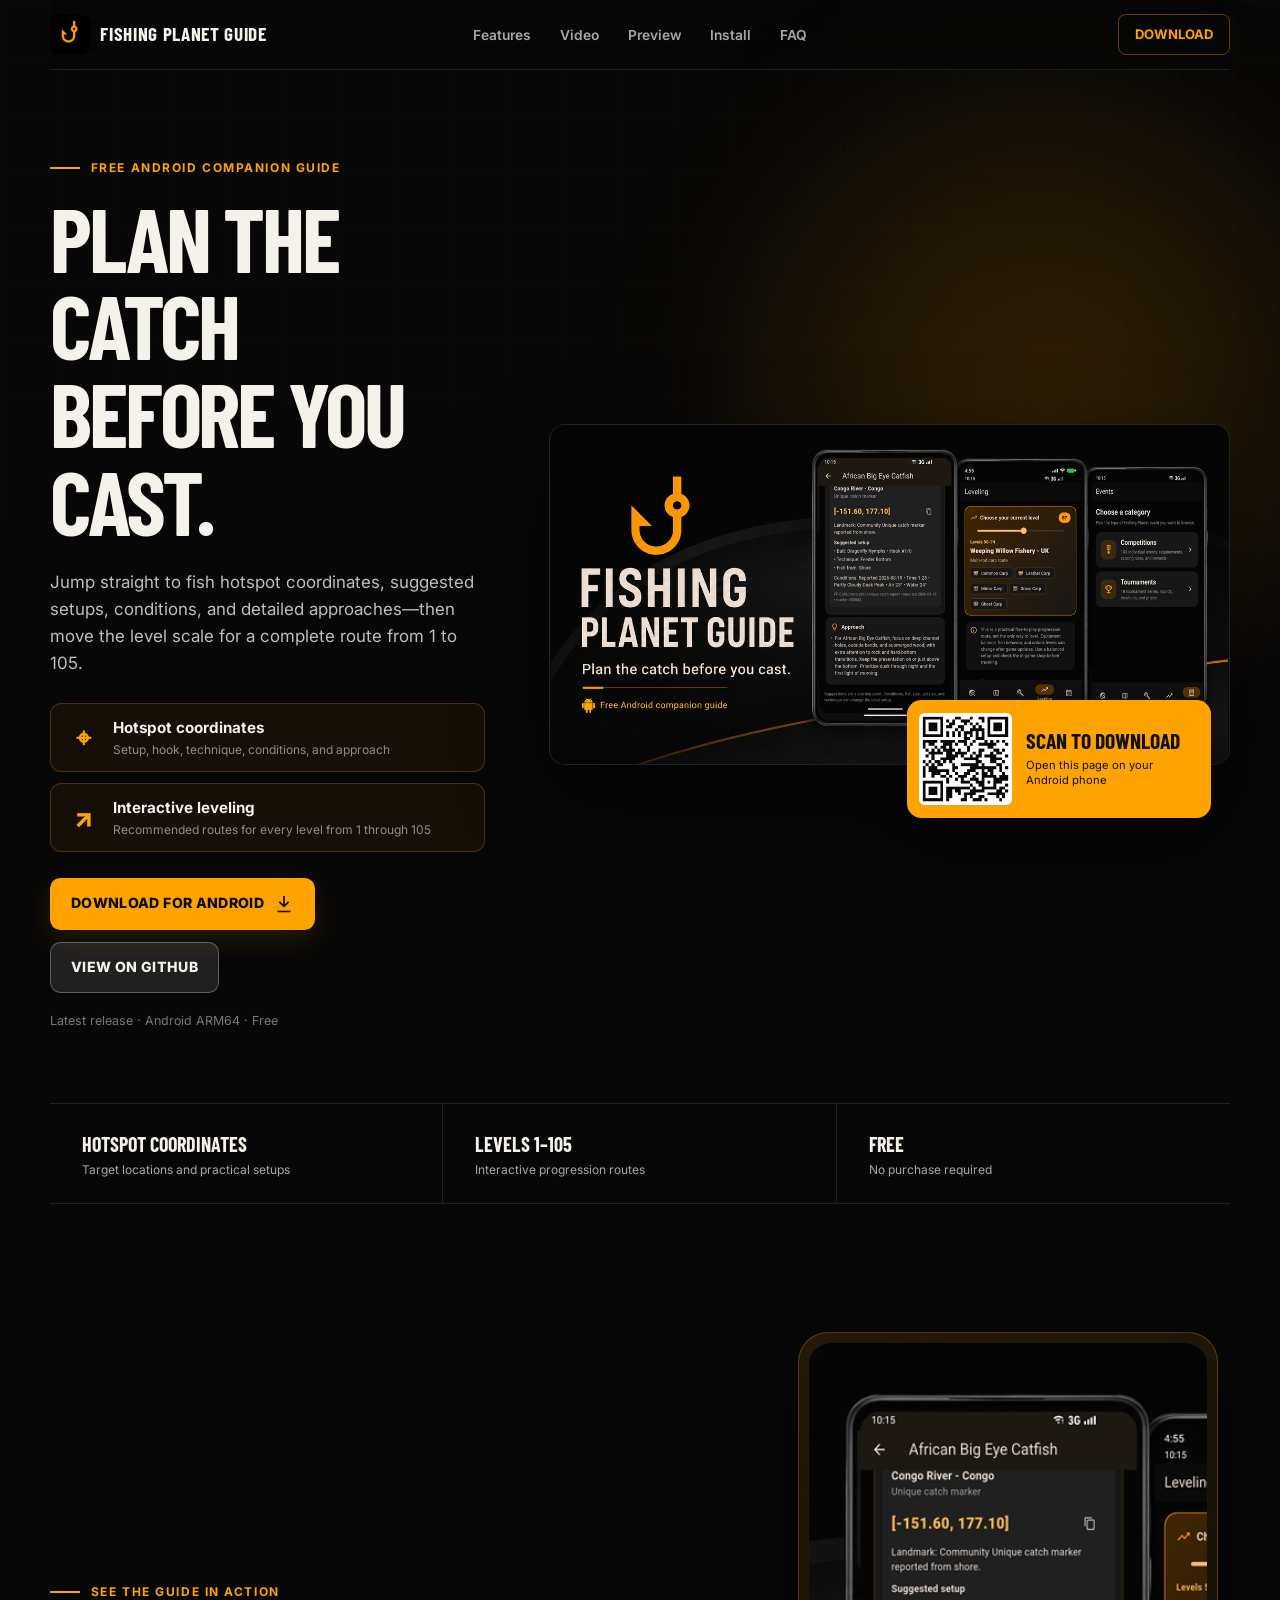
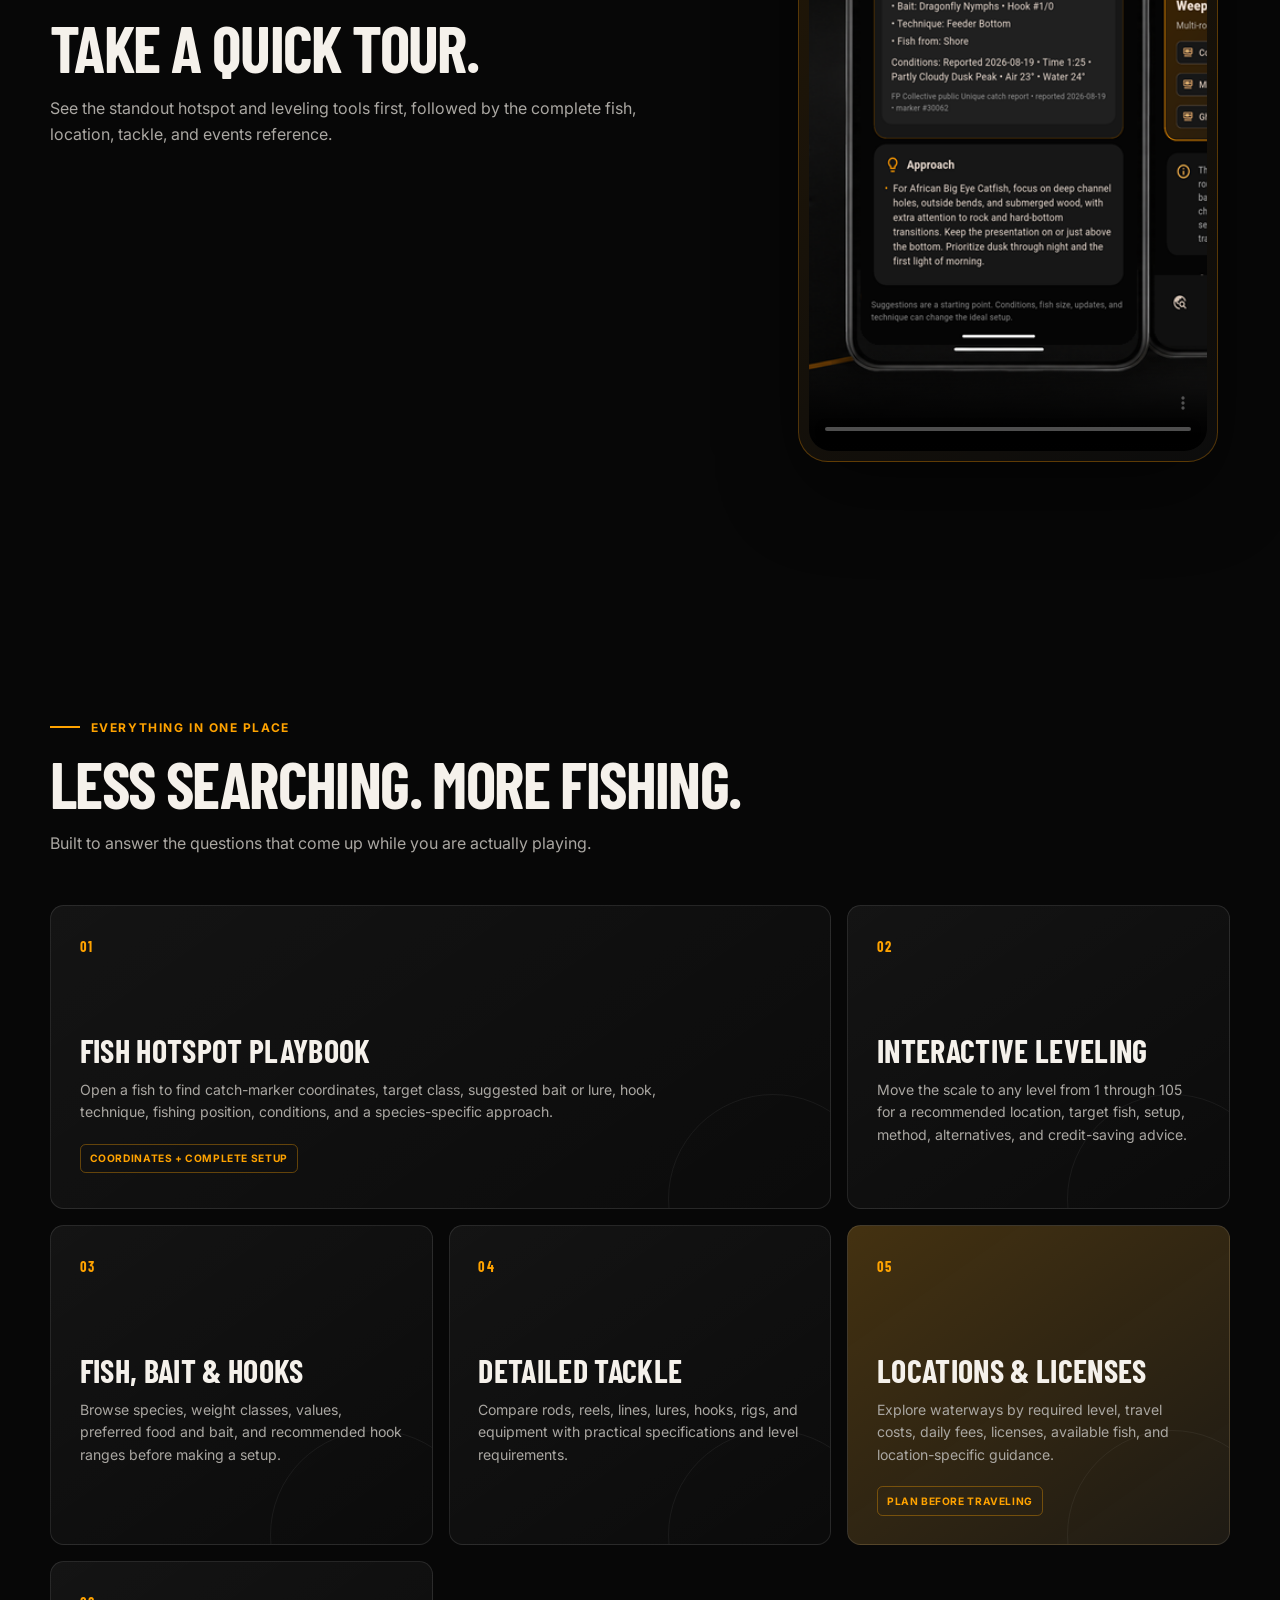
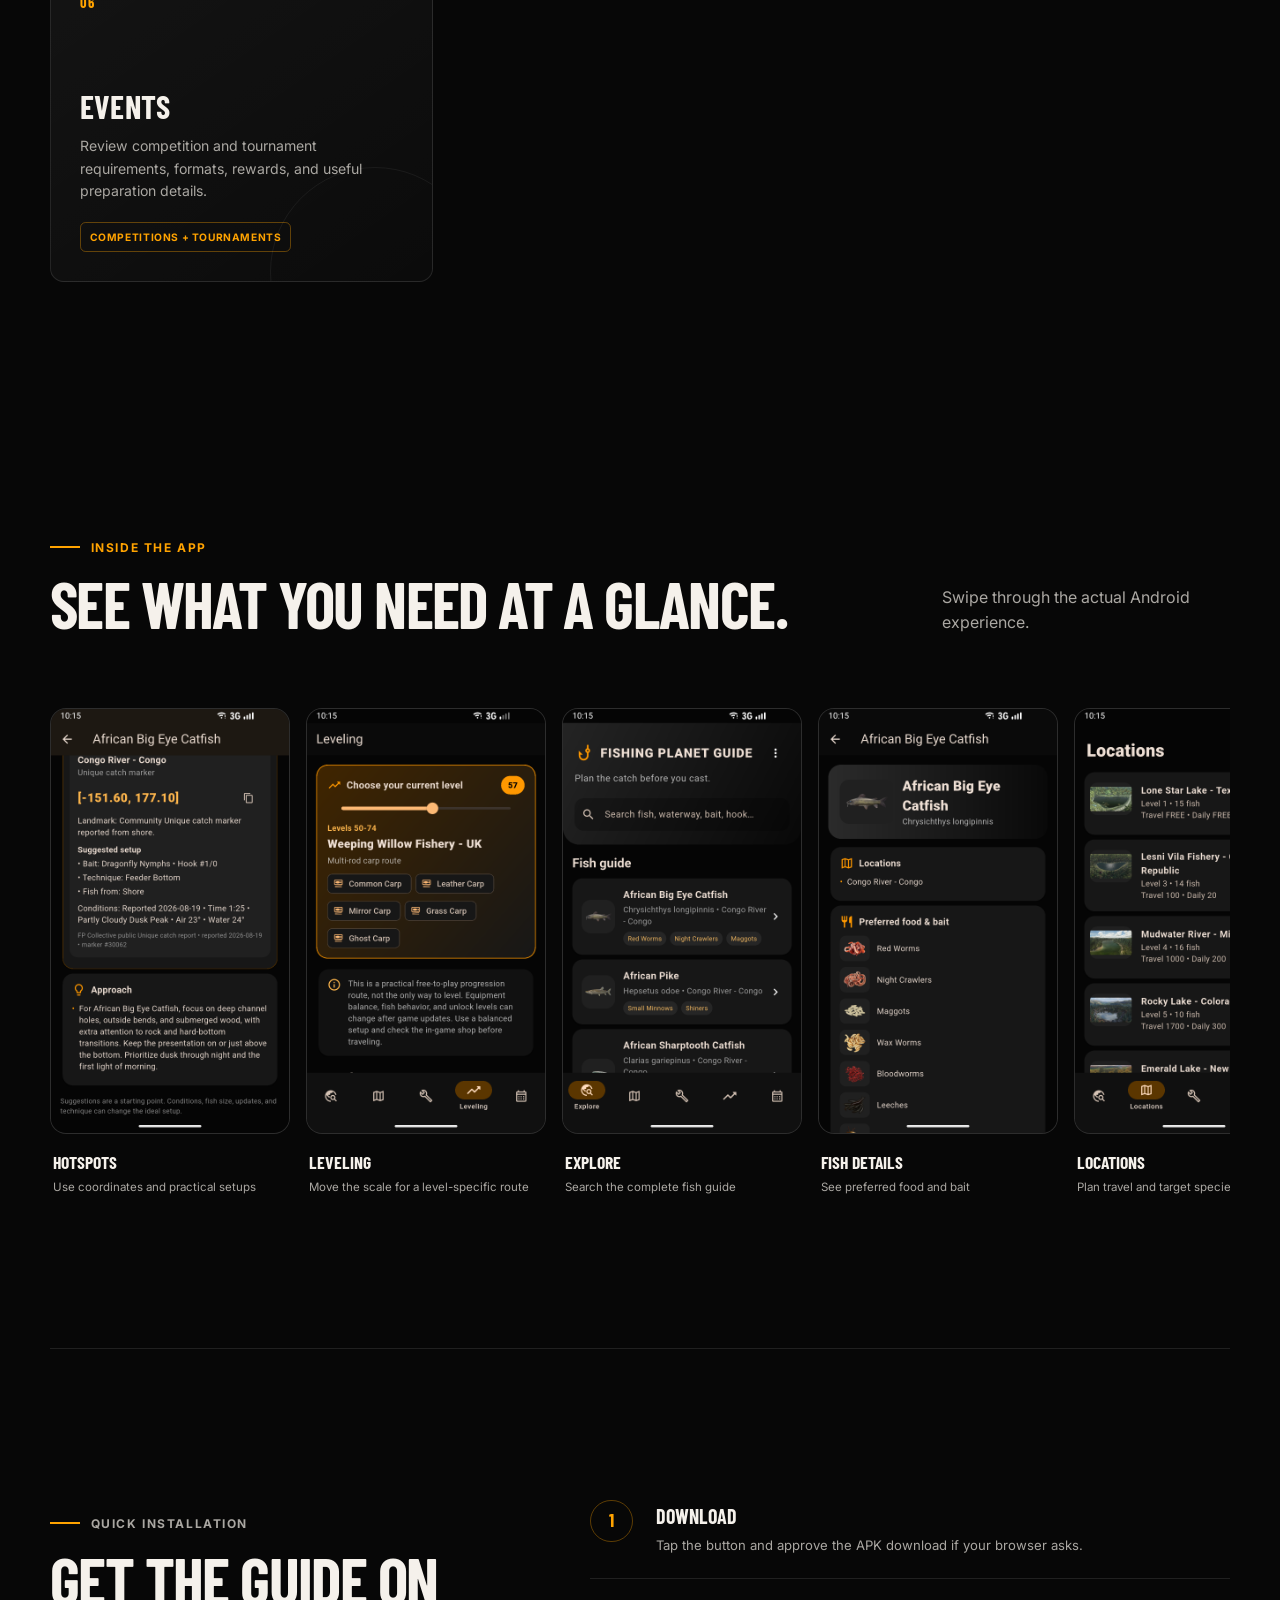
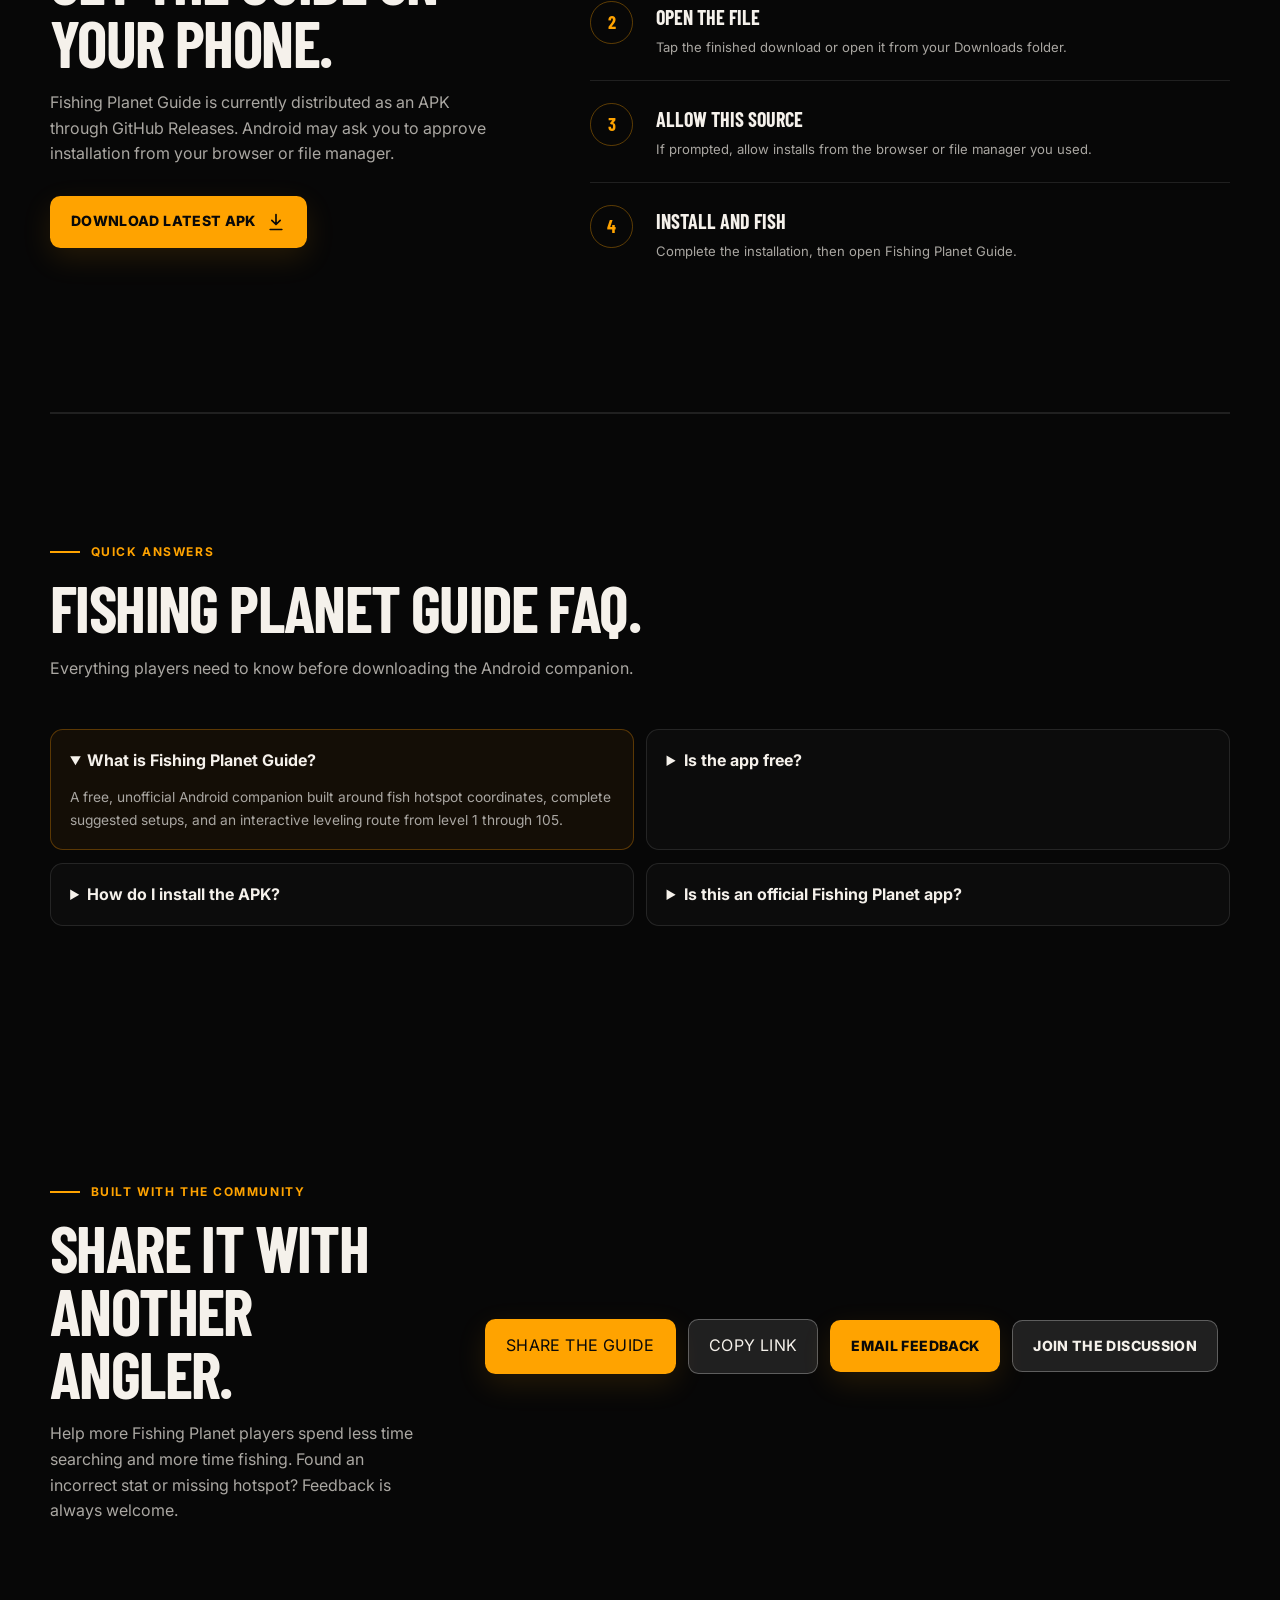
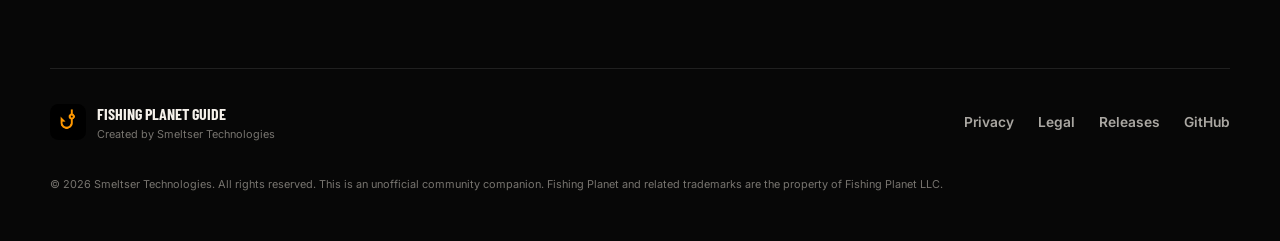
==== commit 93483bad: "Refresh promo artwork with current app screens" ====
--- a/index.html
+++ b/index.html
@@ -21,7 +21,7 @@
     />
     <meta
       property="og:image"
-      content="https://joesmeltser.github.io/fishing-planet-guide/social-preview.png"
+      content="https://joesmeltser.github.io/fishing-planet-guide/social-preview.png?v=6"
     />
     <meta property="og:url" content="https://joesmeltser.github.io/fishing-planet-guide/" />
     <meta name="twitter:card" content="summary_large_image" />
@@ -32,7 +32,7 @@
     />
     <meta
       name="twitter:image"
-      content="https://joesmeltser.github.io/fishing-planet-guide/social-preview.png"
+      content="https://joesmeltser.github.io/fishing-planet-guide/social-preview.png?v=6"
     />
     <link rel="canonical" href="https://joesmeltser.github.io/fishing-planet-guide/" />
     <link rel="icon" href="app-icon.png" />
@@ -155,7 +155,7 @@
         <div class="hero-visual">
           <div class="preview-frame">
             <img
-              src="social-preview.png"
+              src="social-preview.png?v=6"
               alt="Fishing Planet Guide shown on three Android phones"
               width="1280"
               height="640"
@@ -184,7 +184,7 @@
           <p>See the standout hotspot and leveling tools first, followed by the complete fish, location, tackle, and events reference.</p>
         </div>
         <div class="promo-video-frame">
-          <video controls playsinline preload="metadata" poster="social-preview.png">
+          <video controls playsinline preload="metadata" poster="social-preview.png?v=6">
             <source src="media/fishing-planet-guide-promo.mp4?v=5" type="video/mp4" />
             Your browser does not support embedded video.
           </video>
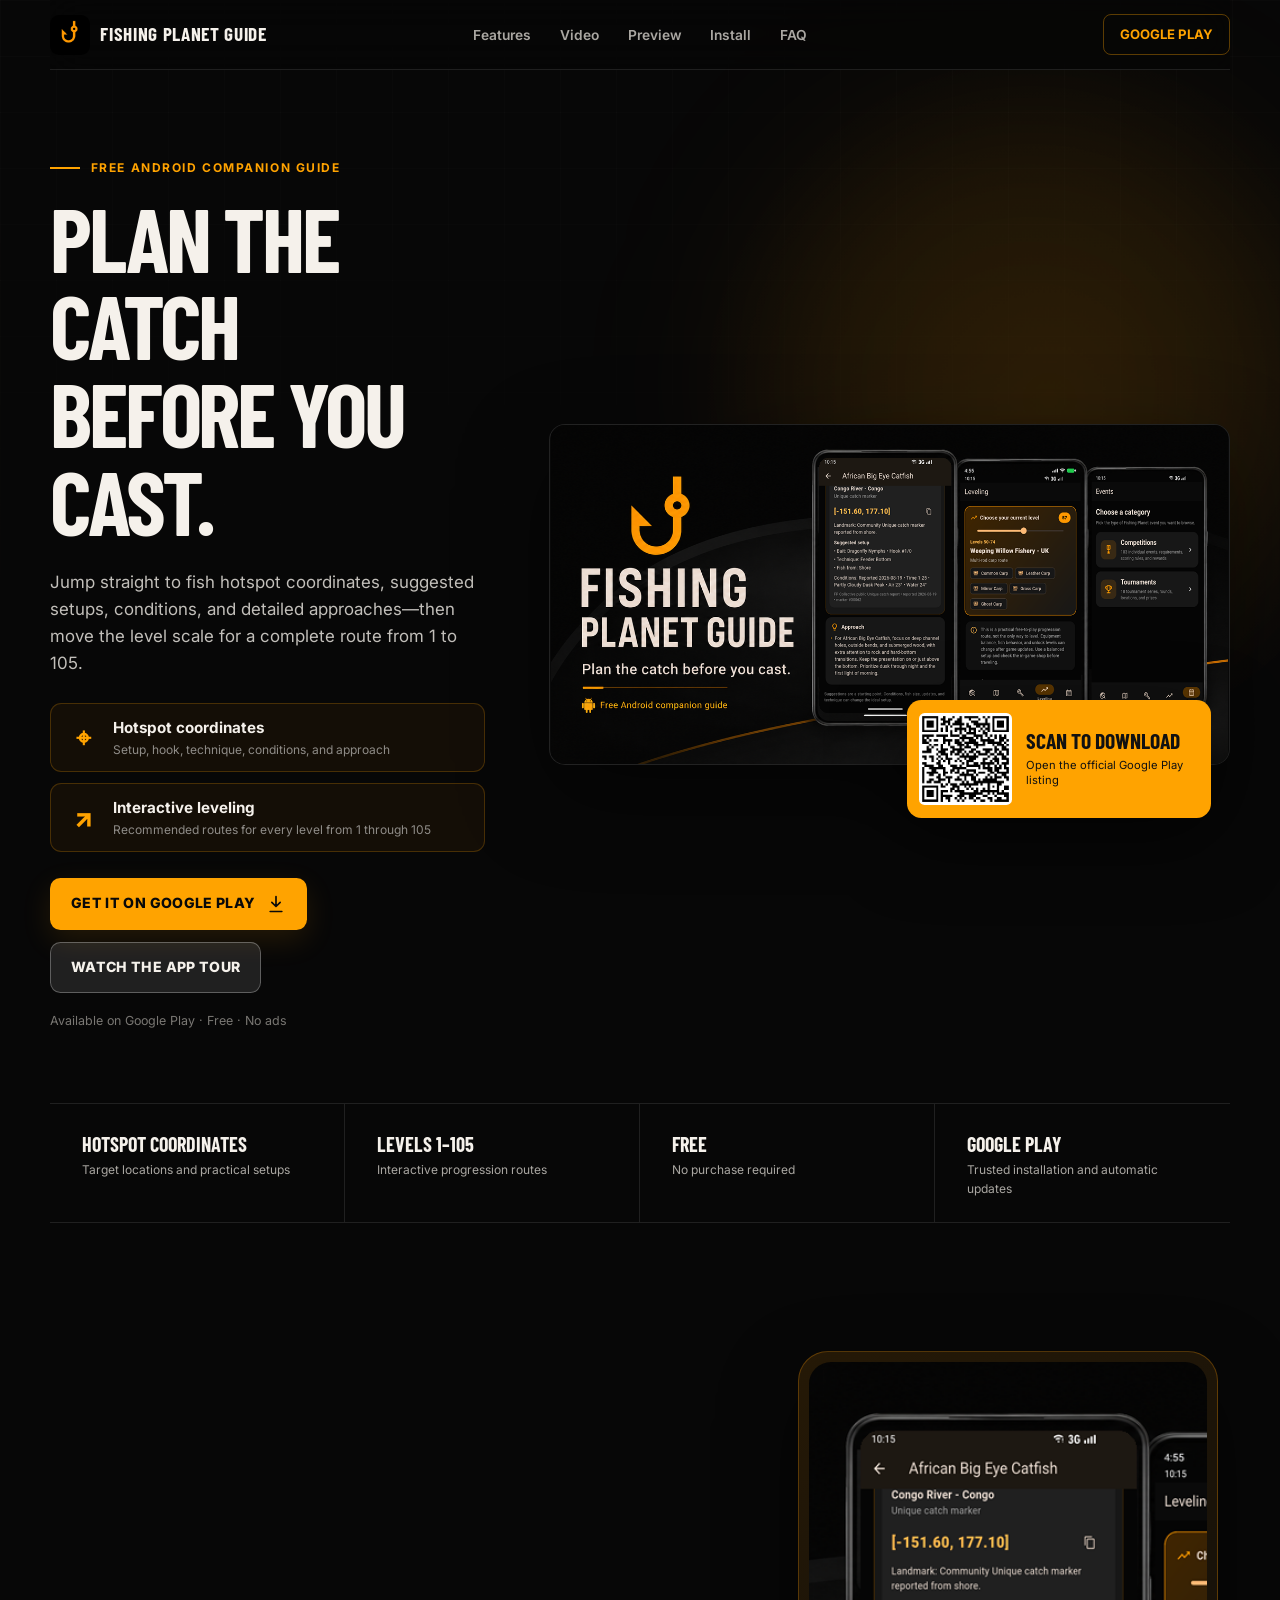
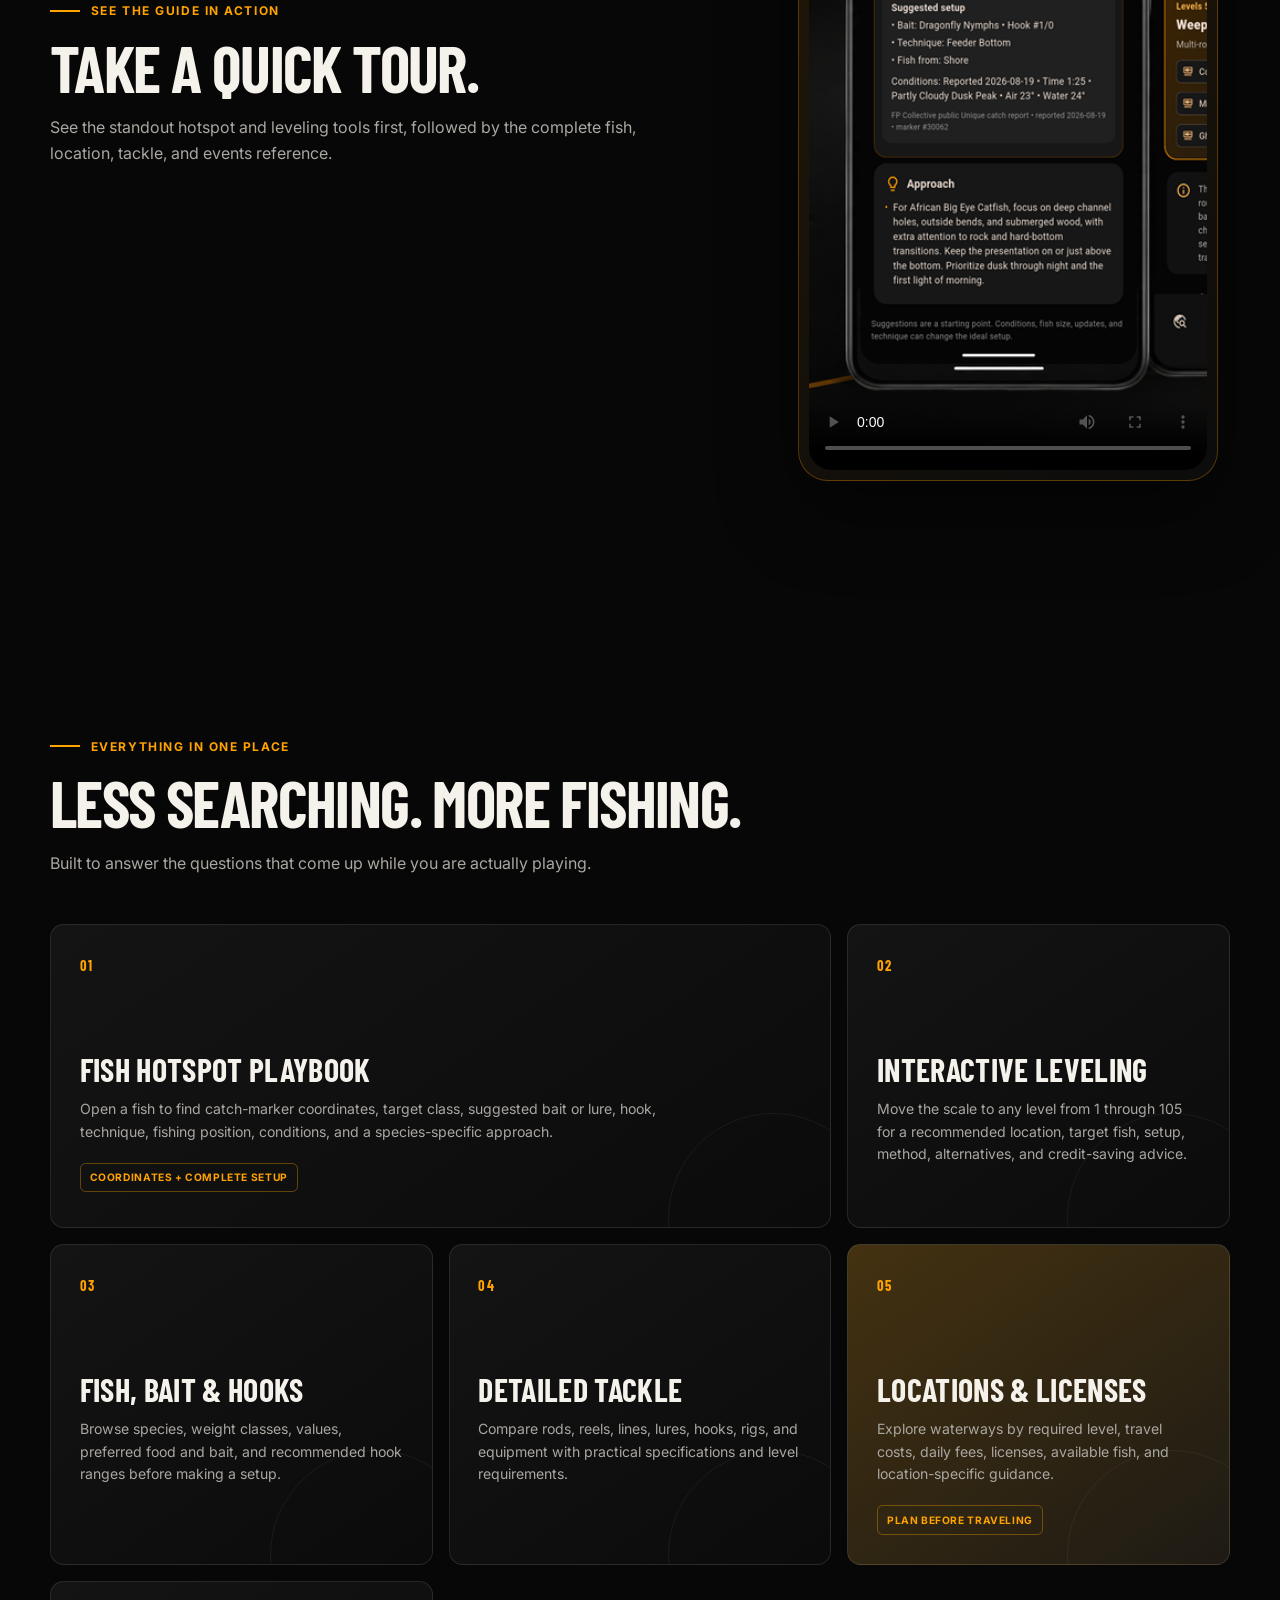
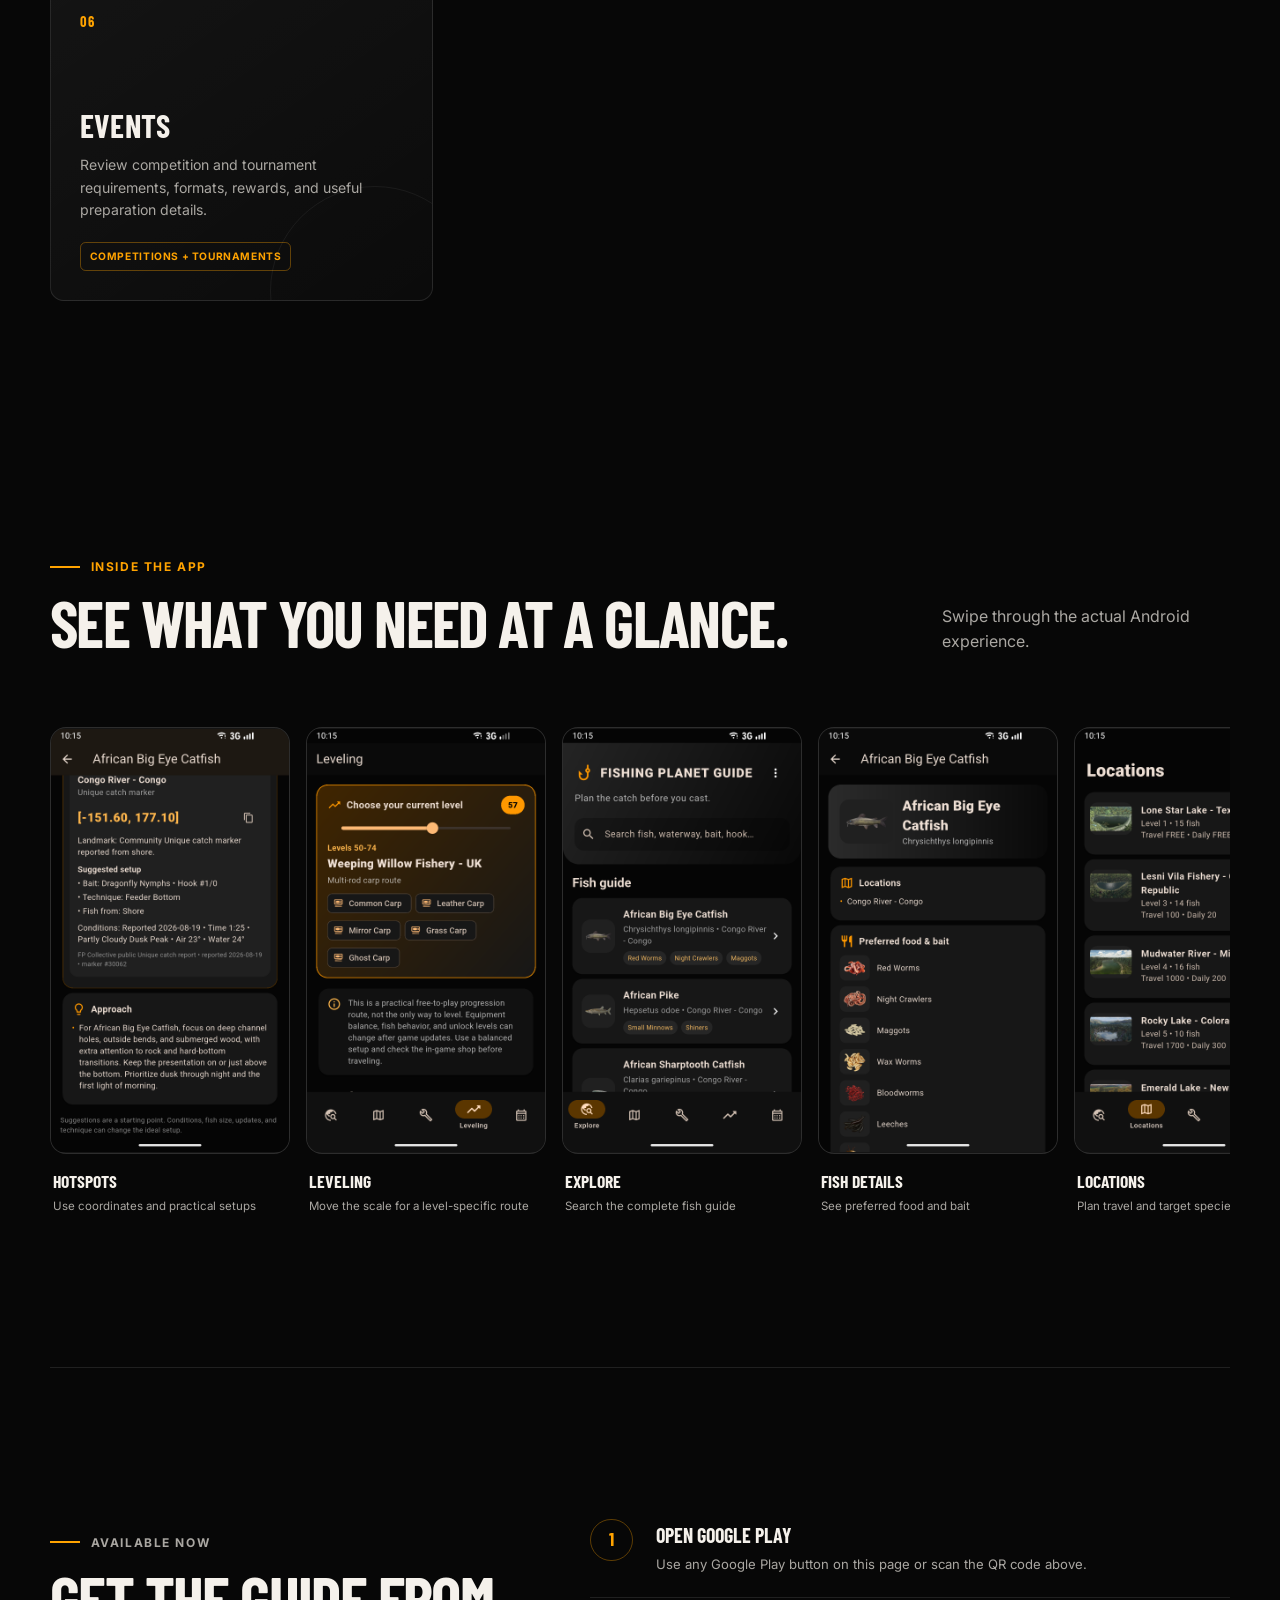
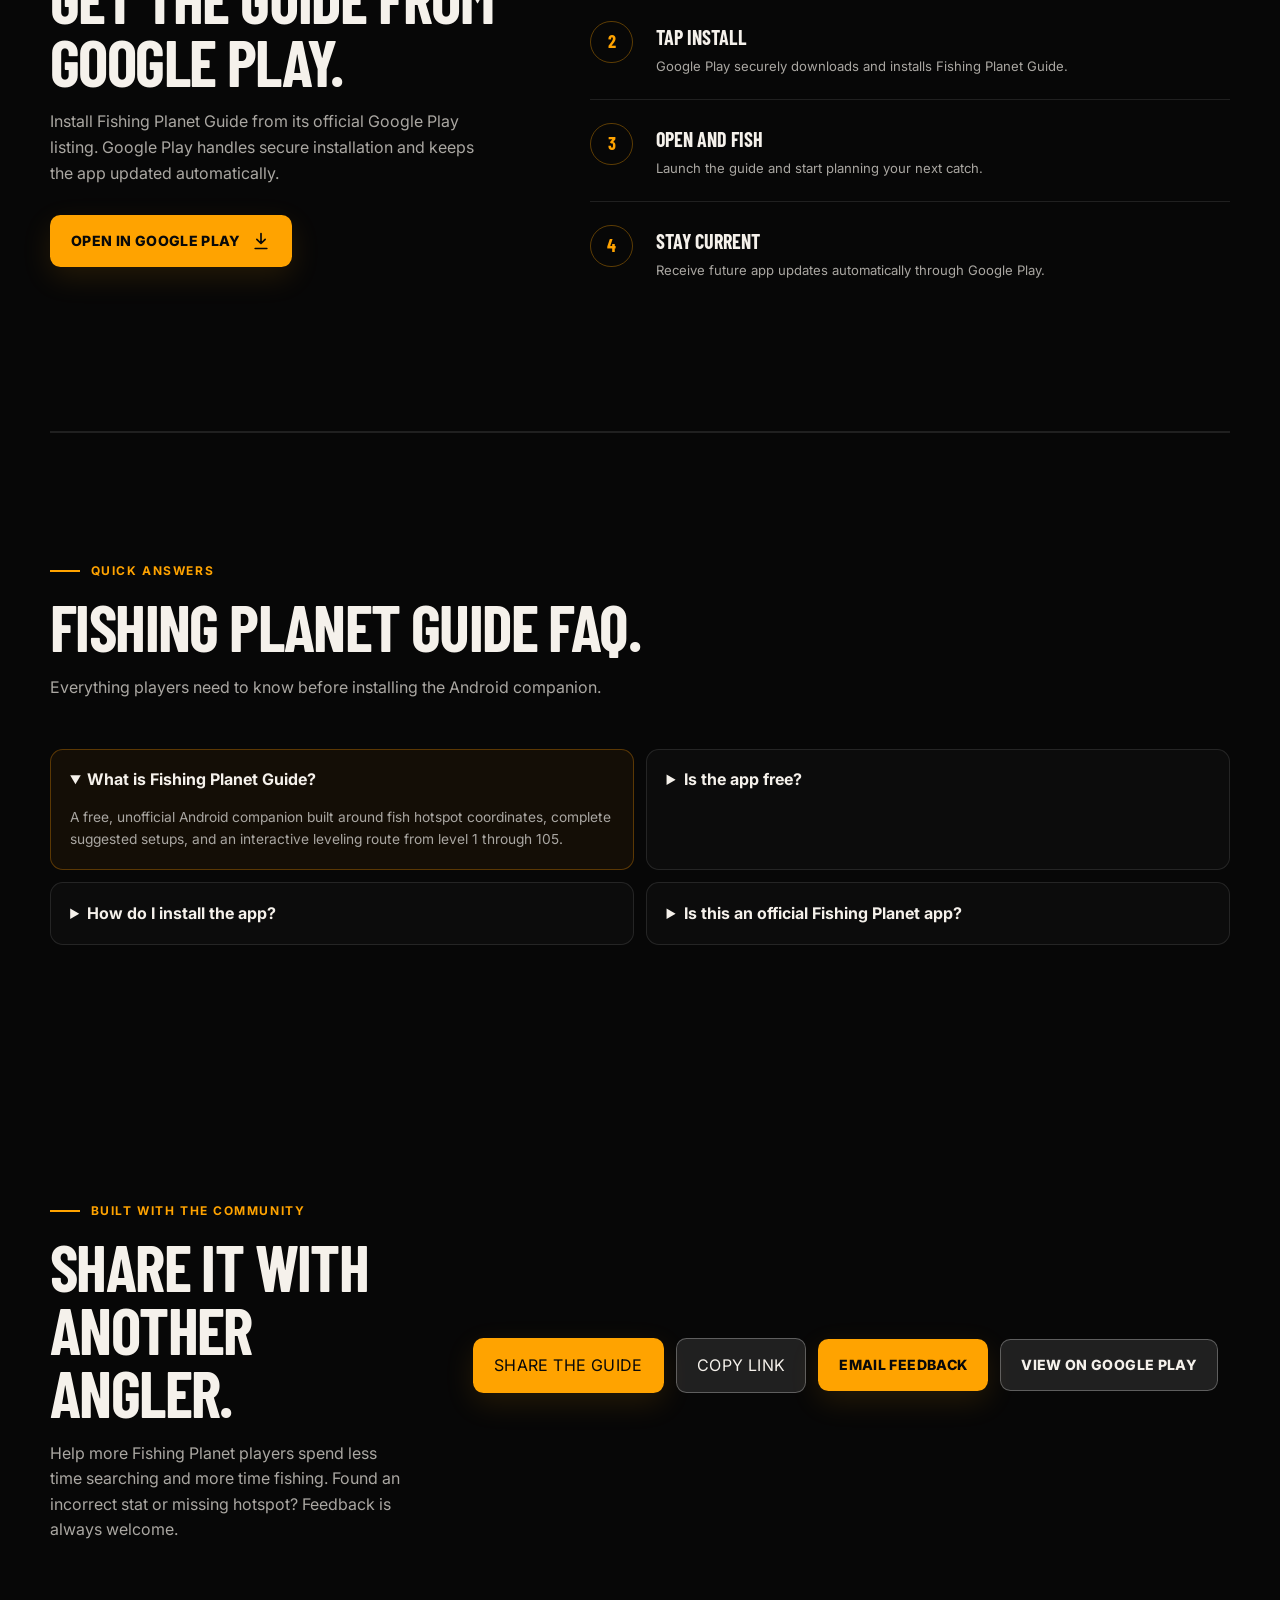
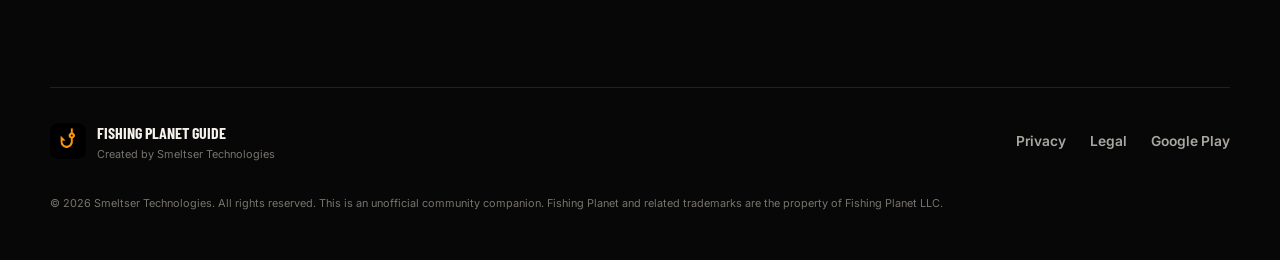
==== commit abfbd8b3: "Publish Google Play website" ====
--- a/index.html
+++ b/index.html
@@ -62,7 +62,8 @@
           "price": "0",
           "priceCurrency": "USD"
         },
-        "downloadUrl": "https://github.com/joesmeltser/fishing-planet-guide/releases/latest"
+        "downloadUrl": "https://play.google.com/store/apps/details?id=com.smeltsertechnologies.fishingplanetguide",
+        "installUrl": "https://play.google.com/store/apps/details?id=com.smeltsertechnologies.fishingplanetguide"
       }
     </script>
     <script type="application/ld+json">
@@ -83,7 +84,7 @@
             "name": "Is Fishing Planet Guide free?",
             "acceptedAnswer": {
               "@type": "Answer",
-              "text": "Yes. The Android APK is available as a free download through the project's public GitHub Releases page."
+              "text": "Yes. Fishing Planet Guide is available free on Google Play with no ads."
             }
           },
           {
@@ -91,7 +92,7 @@
             "name": "How do I install Fishing Planet Guide on Android?",
             "acceptedAnswer": {
               "@type": "Answer",
-              "text": "Download the latest APK, open it from your browser or Downloads folder, allow installation from that source if Android asks, and then tap Install."
+              "text": "Open the Fishing Planet Guide listing on Google Play and tap Install. Google Play handles installation and future updates."
             }
           },
           {
@@ -121,8 +122,8 @@
         <a href="#install">Install</a>
         <a href="#faq">FAQ</a>
       </nav>
-      <a class="header-download" data-download href="https://github.com/joesmeltser/fishing-planet-guide/releases/latest">
-        Download
+      <a class="header-download" data-download href="https://play.google.com/store/apps/details?id=com.smeltsertechnologies.fishingplanetguide">
+        Google Play
       </a>
     </header>
 
@@ -141,15 +142,15 @@
             <div><span aria-hidden="true">↗</span><strong>Interactive leveling</strong><small>Recommended routes for every level from 1 through 105</small></div>
           </div>
           <div class="hero-actions">
-            <a class="button button-primary" data-download href="https://github.com/joesmeltser/fishing-planet-guide/releases/latest">
-              <span>Download for Android</span>
+            <a class="button button-primary" data-download href="https://play.google.com/store/apps/details?id=com.smeltsertechnologies.fishingplanetguide">
+              <span>Get it on Google Play</span>
               <svg viewBox="0 0 24 24" aria-hidden="true"><path d="M12 3v12m0 0 5-5m-5 5-5-5M5 21h14" /></svg>
             </a>
-            <a class="button button-secondary" href="https://github.com/joesmeltser/fishing-planet-guide">
-              View on GitHub
+            <a class="button button-secondary" href="#video">
+              Watch the app tour
             </a>
           </div>
-          <p class="release-meta" id="release-meta">Latest release · Android ARM64 · Free</p>
+          <p class="release-meta" id="release-meta">Available on Google Play · Free · No ads</p>
         </div>
 
         <div class="hero-visual">
@@ -162,10 +163,10 @@
             />
           </div>
           <div class="qr-card">
-            <img src="download-qr.png" alt="QR code that opens the Fishing Planet Guide download website" width="116" height="116" />
+            <img src="download-qr.png" alt="QR code that opens Fishing Planet Guide on Google Play" width="116" height="116" />
             <div>
               <strong>Scan to download</strong>
-              <span>Open this page on your Android phone</span>
+              <span>Open the official Google Play listing</span>
             </div>
           </div>
         </div>
@@ -175,6 +176,7 @@
         <div><strong>Hotspot coordinates</strong><span>Target locations and practical setups</span></div>
         <div><strong>Levels 1–105</strong><span>Interactive progression routes</span></div>
         <div><strong>Free</strong><span>No purchase required</span></div>
+        <div><strong>Google Play</strong><span>Trusted installation and automatic updates</span></div>
       </section>
 
       <section class="section promo-video-section" id="video">
@@ -287,23 +289,23 @@
 
       <section class="section install-section" id="install">
         <div class="install-copy">
-          <p class="eyebrow"><span></span> Quick installation</p>
-          <h2>Get the guide on your phone.</h2>
+          <p class="eyebrow"><span></span> Available now</p>
+          <h2>Get the guide from Google Play.</h2>
           <p>
-            Fishing Planet Guide is currently distributed as an APK through GitHub Releases.
-            Android may ask you to approve installation from your browser or file manager.
+            Install Fishing Planet Guide from its official Google Play listing. Google Play
+            handles secure installation and keeps the app updated automatically.
           </p>
-          <a class="button button-primary" data-download href="https://github.com/joesmeltser/fishing-planet-guide/releases/latest">
-            <span>Download latest APK</span>
+          <a class="button button-primary" data-download href="https://play.google.com/store/apps/details?id=com.smeltsertechnologies.fishingplanetguide">
+            <span>Open in Google Play</span>
             <svg viewBox="0 0 24 24" aria-hidden="true"><path d="M12 3v12m0 0 5-5m-5 5-5-5M5 21h14" /></svg>
           </a>
         </div>
 
         <ol class="install-steps">
-          <li><span>1</span><div><strong>Download</strong><p>Tap the button and approve the APK download if your browser asks.</p></div></li>
-          <li><span>2</span><div><strong>Open the file</strong><p>Tap the finished download or open it from your Downloads folder.</p></div></li>
-          <li><span>3</span><div><strong>Allow this source</strong><p>If prompted, allow installs from the browser or file manager you used.</p></div></li>
-          <li><span>4</span><div><strong>Install and fish</strong><p>Complete the installation, then open Fishing Planet Guide.</p></div></li>
+          <li><span>1</span><div><strong>Open Google Play</strong><p>Use any Google Play button on this page or scan the QR code above.</p></div></li>
+          <li><span>2</span><div><strong>Tap Install</strong><p>Google Play securely downloads and installs Fishing Planet Guide.</p></div></li>
+          <li><span>3</span><div><strong>Open and fish</strong><p>Launch the guide and start planning your next catch.</p></div></li>
+          <li><span>4</span><div><strong>Stay current</strong><p>Receive future app updates automatically through Google Play.</p></div></li>
         </ol>
       </section>
 
@@ -311,7 +313,7 @@
         <div class="section-heading">
           <p class="eyebrow"><span></span> Quick answers</p>
           <h2>Fishing Planet Guide FAQ.</h2>
-          <p>Everything players need to know before downloading the Android companion.</p>
+          <p>Everything players need to know before installing the Android companion.</p>
         </div>
         <div class="faq-grid">
           <details open>
@@ -320,11 +322,11 @@
           </details>
           <details>
             <summary>Is the app free?</summary>
-            <p>Yes. The current Android APK is free to download from the project's public GitHub Releases page.</p>
+            <p>Yes. Fishing Planet Guide is free on Google Play and contains no ads.</p>
           </details>
           <details>
-            <summary>How do I install the APK?</summary>
-            <p>Download the latest APK, open it from your browser or Downloads folder, allow installation from that source if Android asks, and tap Install.</p>
+            <summary>How do I install the app?</summary>
+            <p>Open the Fishing Planet Guide listing on Google Play and tap Install. Google Play handles installation and future updates.</p>
           </details>
           <details>
             <summary>Is this an official Fishing Planet app?</summary>
@@ -346,7 +348,7 @@
           <button class="button button-primary" id="share-guide" type="button">Share the guide</button>
           <button class="button button-secondary" id="copy-guide-link" type="button">Copy link</button>
           <a class="button button-primary" href="mailto:smeltserspring@gmail.com?subject=Fishing%20Planet%20Guide%20Feedback">Email feedback</a>
-          <a class="button button-secondary" href="https://github.com/joesmeltser/fishing-planet-guide/discussions/1">Join the discussion</a>
+          <a class="button button-secondary" data-download href="https://play.google.com/store/apps/details?id=com.smeltsertechnologies.fishingplanetguide">View on Google Play</a>
           <span class="share-status" id="share-status" role="status" aria-live="polite"></span>
         </div>
       </section>
@@ -360,15 +362,14 @@
       <div class="footer-links">
         <a href="privacy.html">Privacy</a>
         <a href="legal.html">Legal</a>
-        <a href="https://github.com/joesmeltser/fishing-planet-guide/releases">Releases</a>
-        <a href="https://github.com/joesmeltser/fishing-planet-guide">GitHub</a>
+        <a data-download href="https://play.google.com/store/apps/details?id=com.smeltsertechnologies.fishingplanetguide">Google Play</a>
       </div>
       <p class="disclaimer">
         © 2026 Smeltser Technologies. All rights reserved. This is an unofficial community companion. Fishing Planet and related trademarks are the property of Fishing Planet LLC.
       </p>
     </footer>
 
-    <noscript><p class="noscript">JavaScript is optional. Use the download buttons to open the latest GitHub release.</p></noscript>
+    <noscript><p class="noscript">JavaScript is optional. Use any Google Play button to open the official app listing.</p></noscript>
     <script src="script.js?v=4" defer></script>
   </body>
 </html>
--- a/styles.css
+++ b/styles.css
@@ -386,7 +386,7 @@
 
 .trust-strip {
   display: grid;
-  grid-template-columns: repeat(3, 1fr);
+  grid-template-columns: repeat(4, 1fr);
   width: min(calc(100% - 2rem), var(--max));
   margin: 0 auto;
   border-top: 1px solid var(--line);
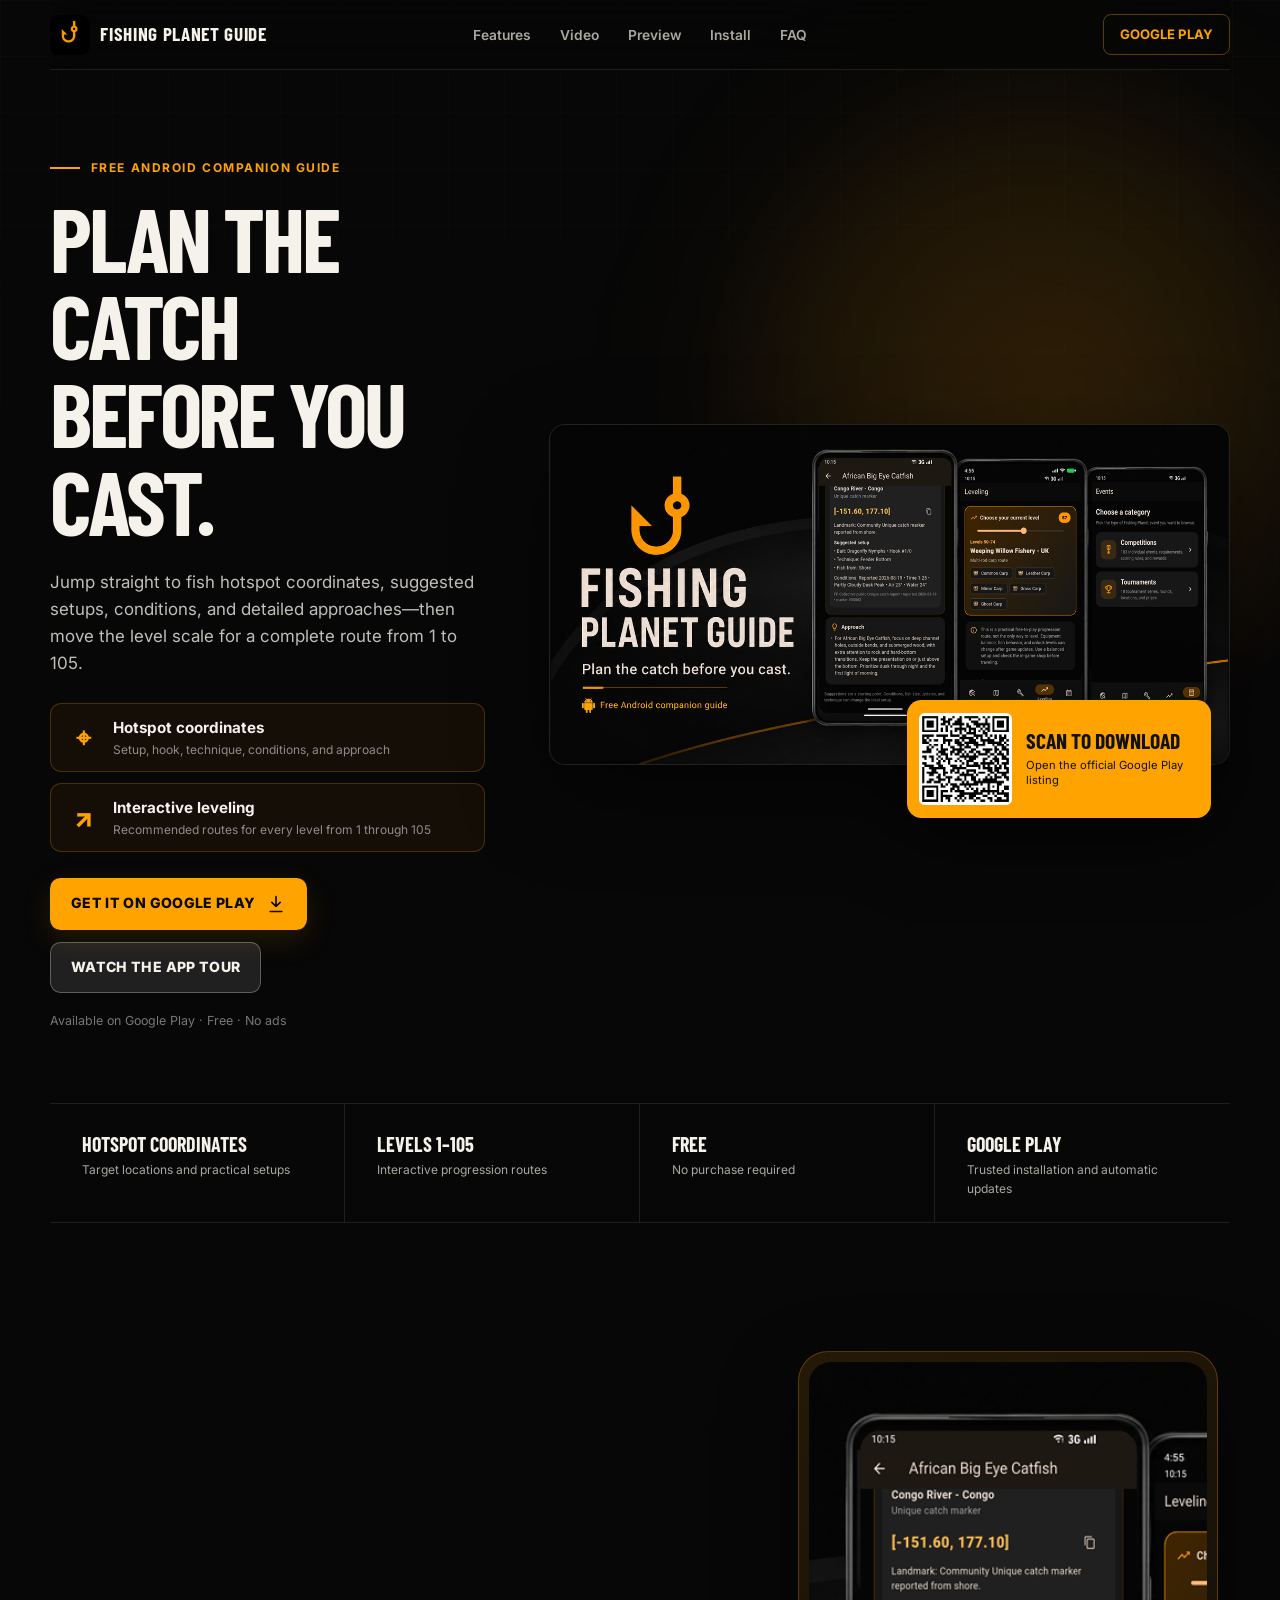
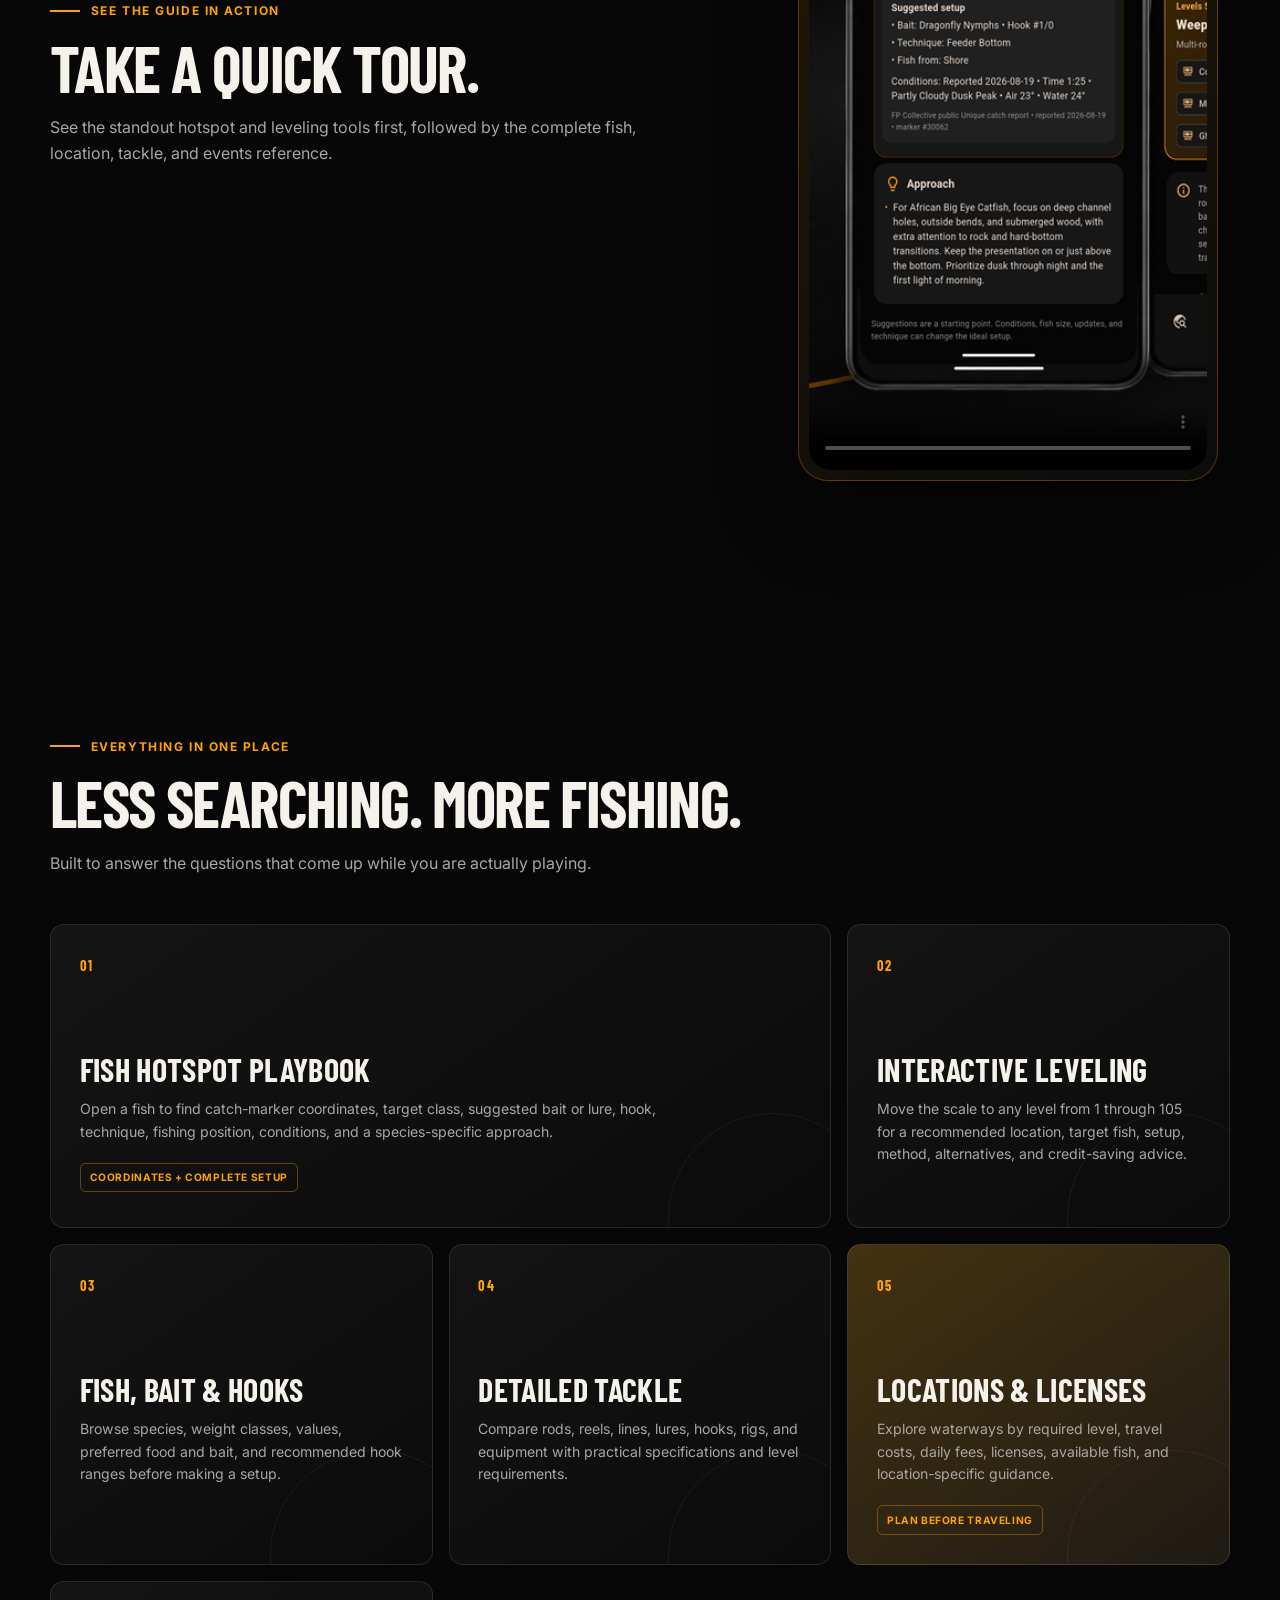
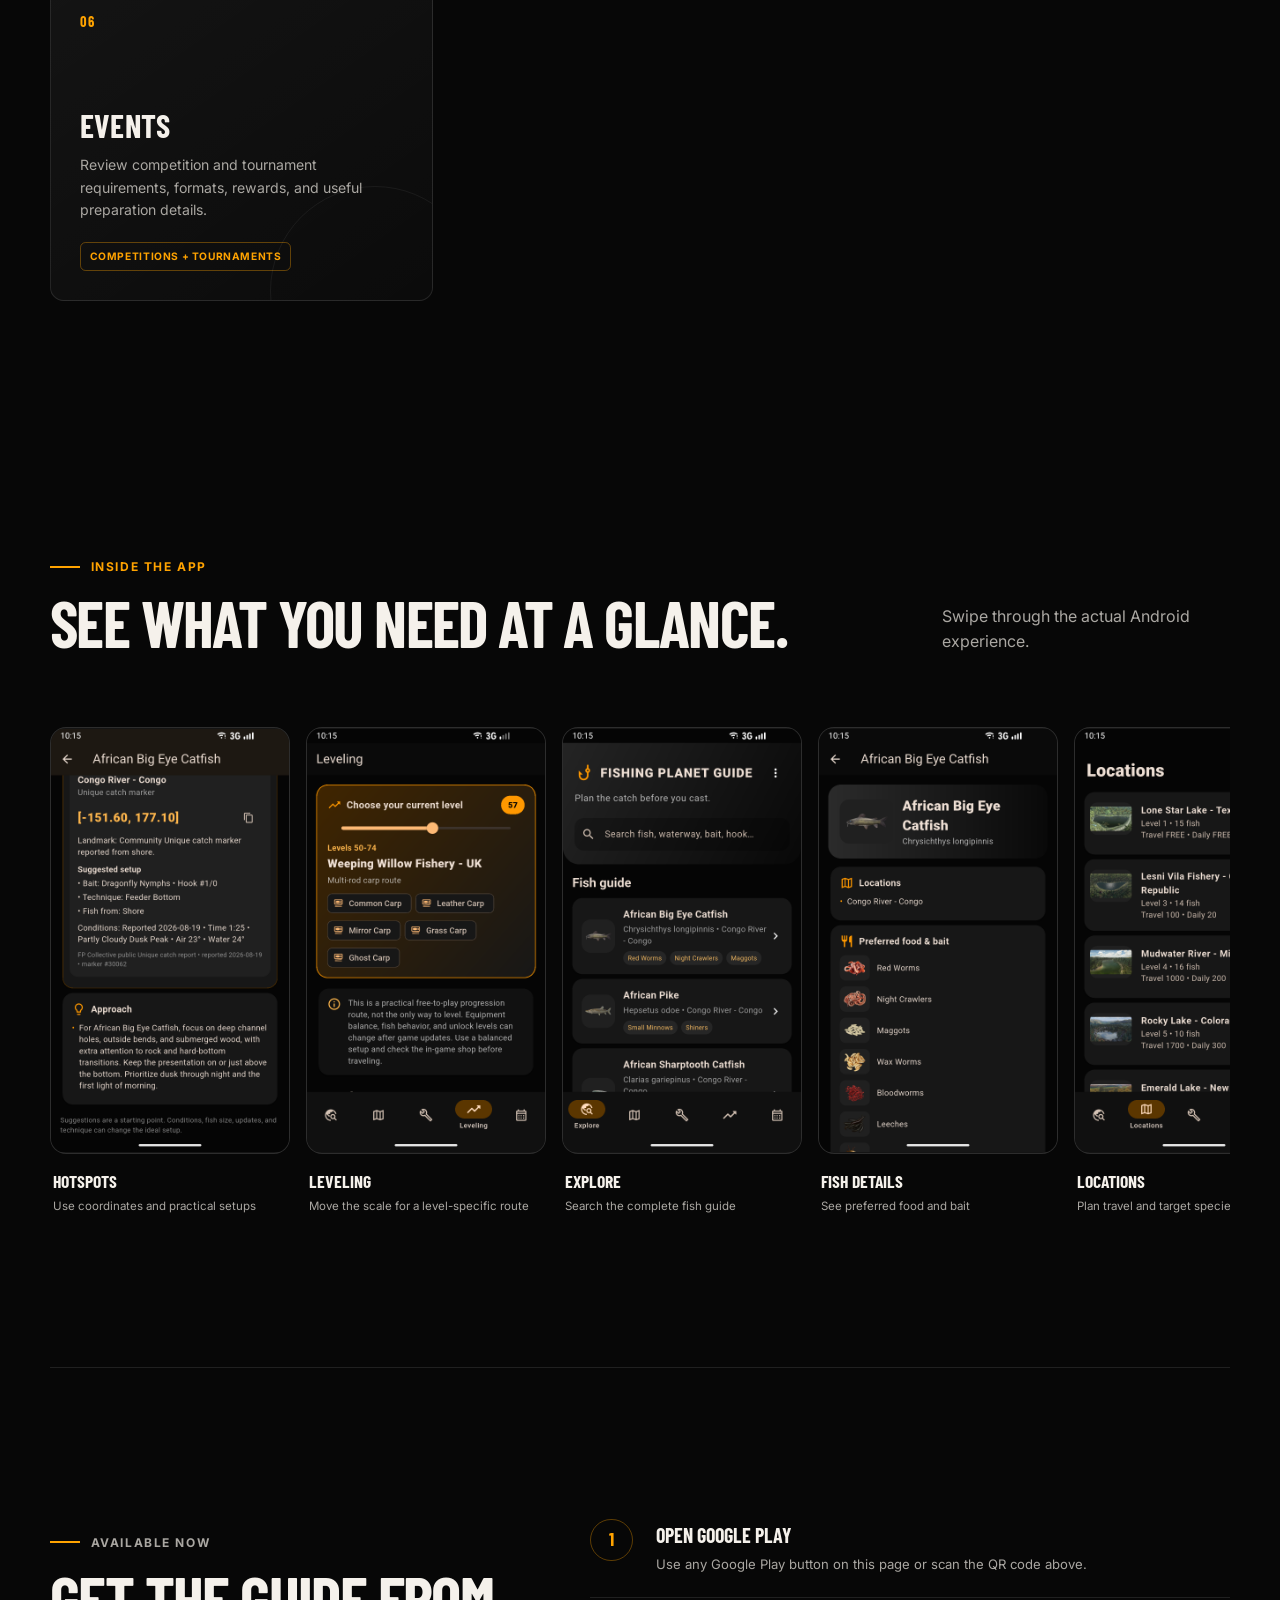
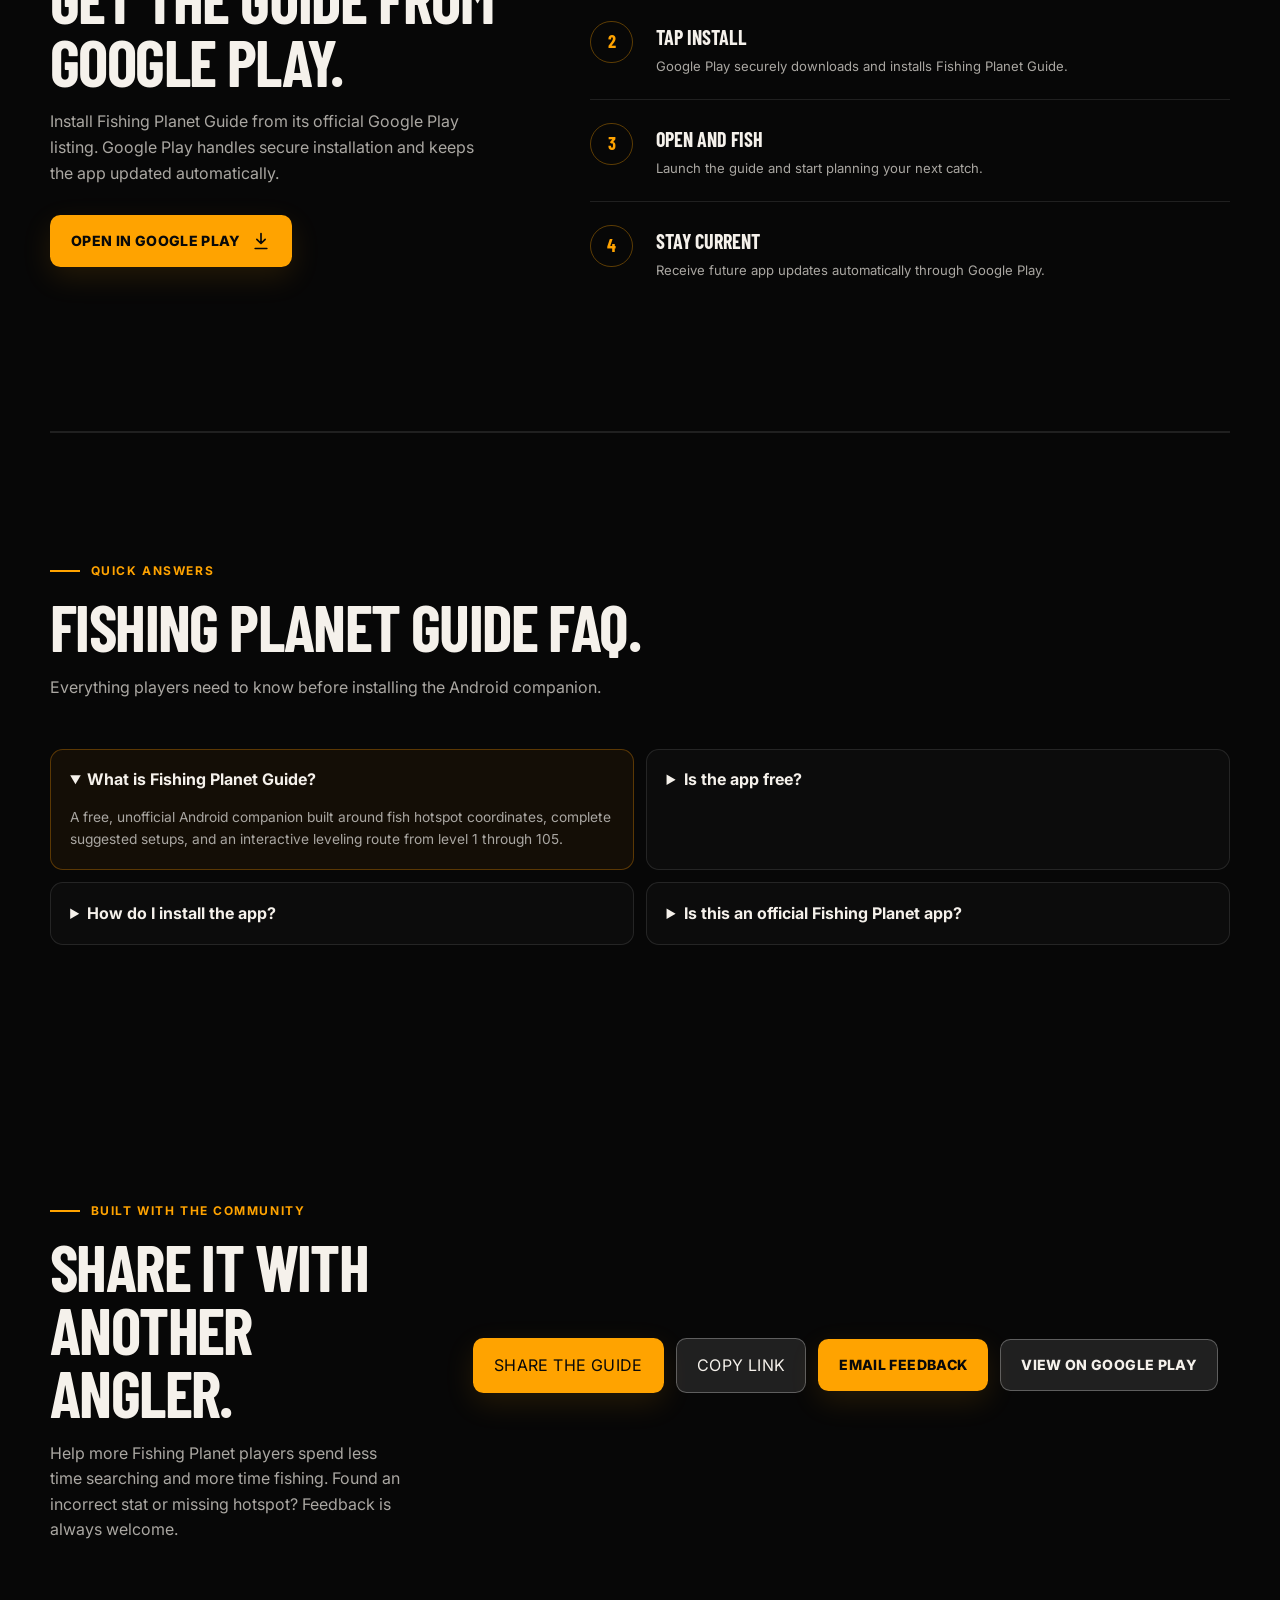
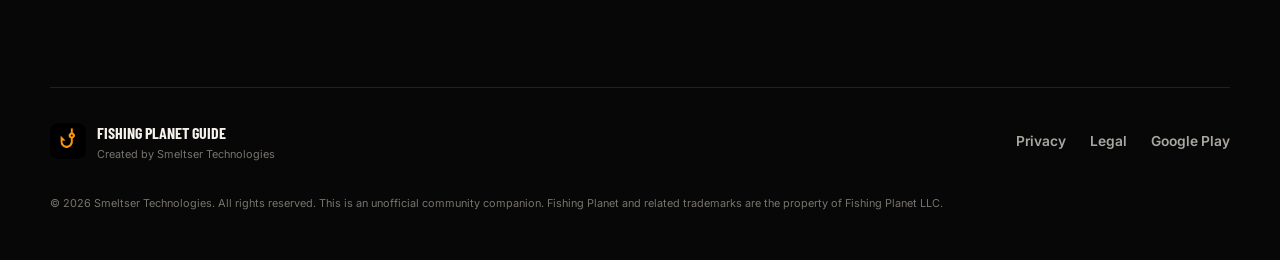
==== commit 65b4cd3f: "Replace promo with voiceover walkthrough" ====
--- a/index.html
+++ b/index.html
@@ -187,7 +187,7 @@
         </div>
         <div class="promo-video-frame">
           <video controls playsinline preload="metadata" poster="social-preview.png?v=6">
-            <source src="media/fishing-planet-guide-promo.mp4?v=5" type="video/mp4" />
+            <source src="media/fishing-planet-guide-promo.mp4?v=6" type="video/mp4" />
             Your browser does not support embedded video.
           </video>
         </div>
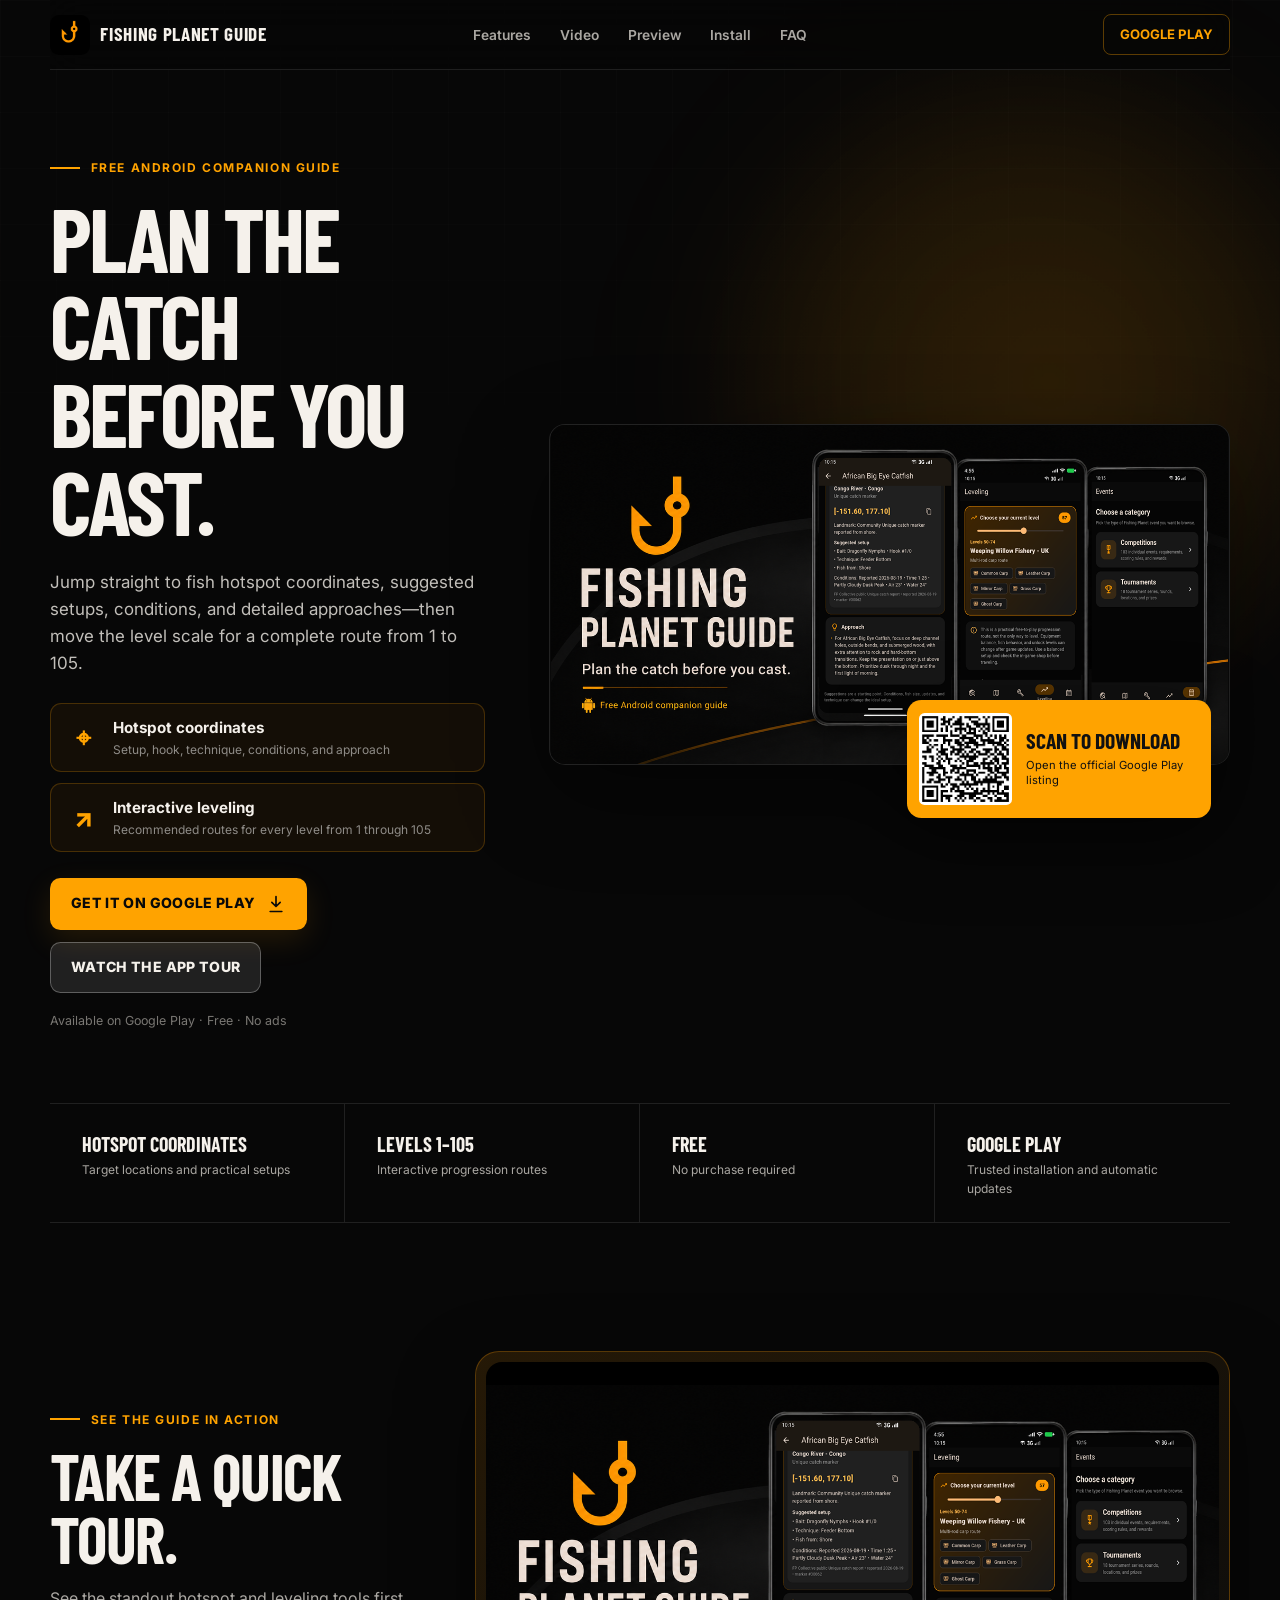
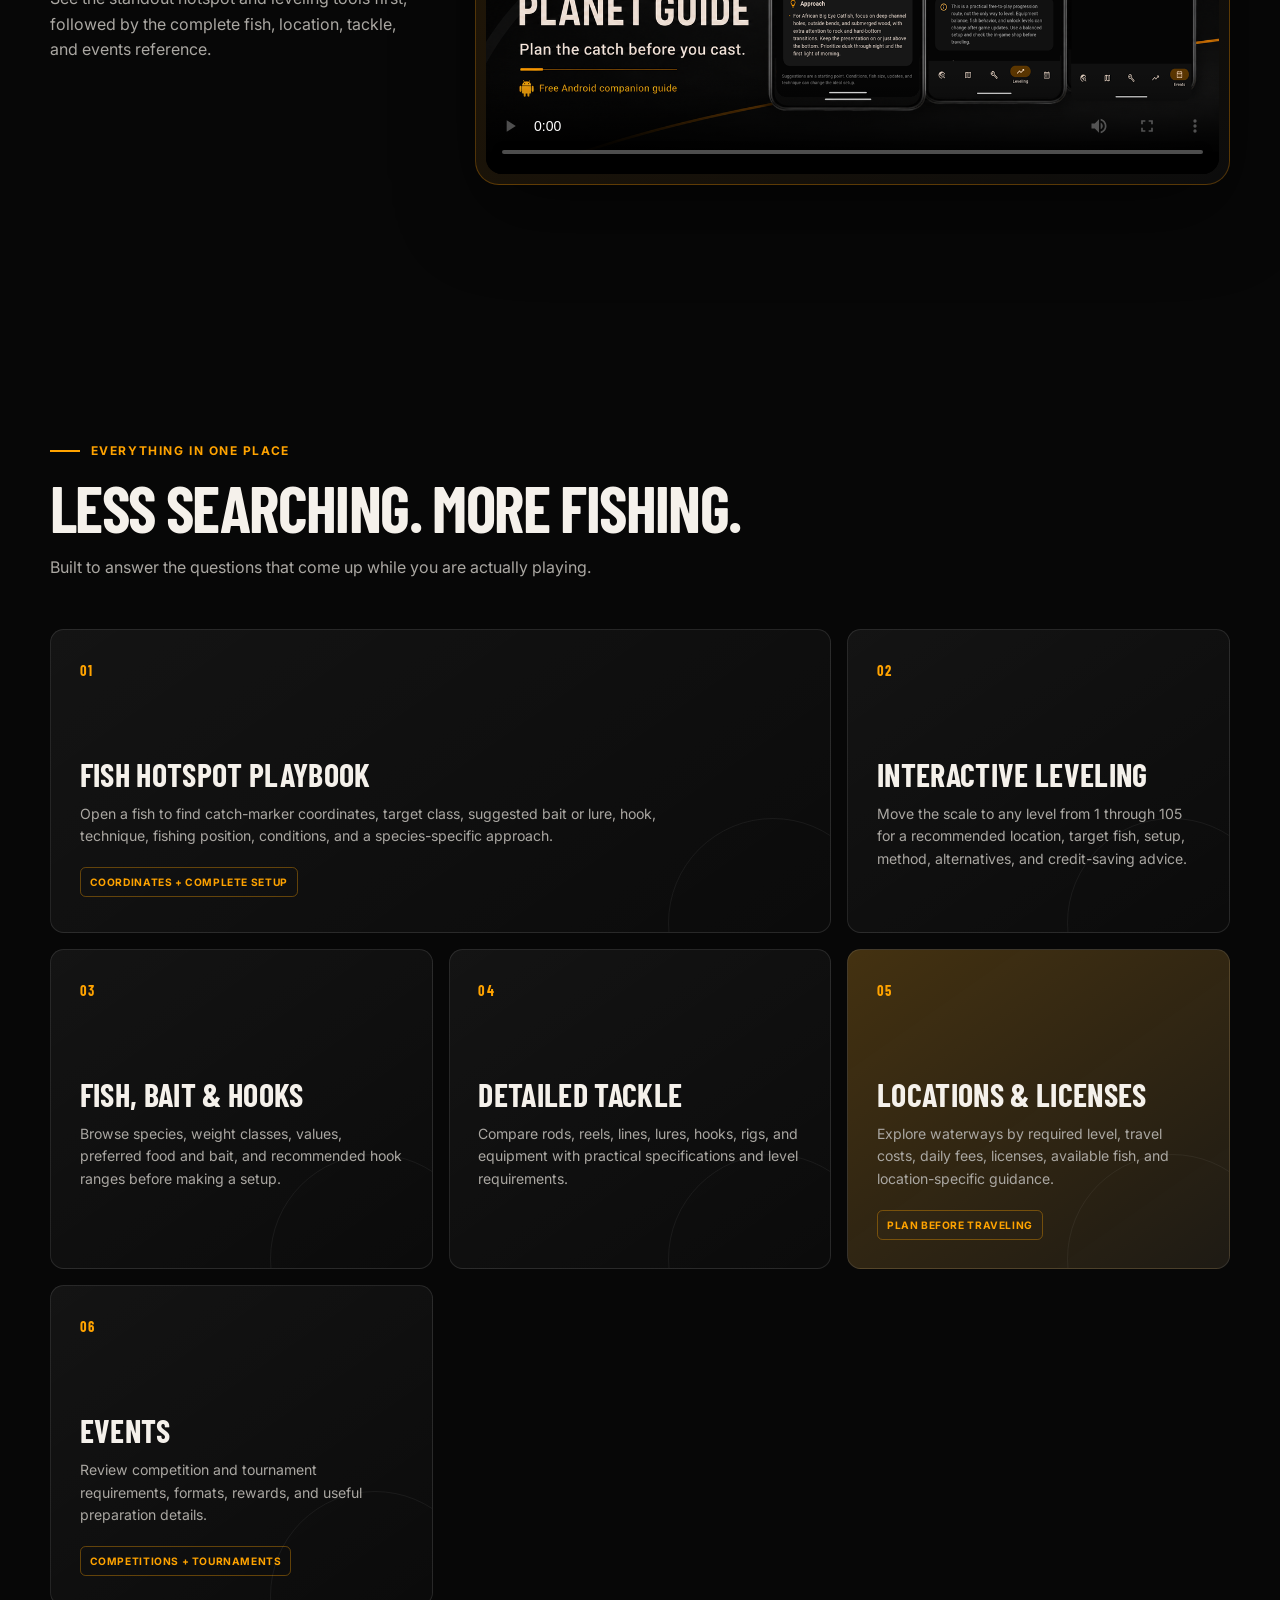
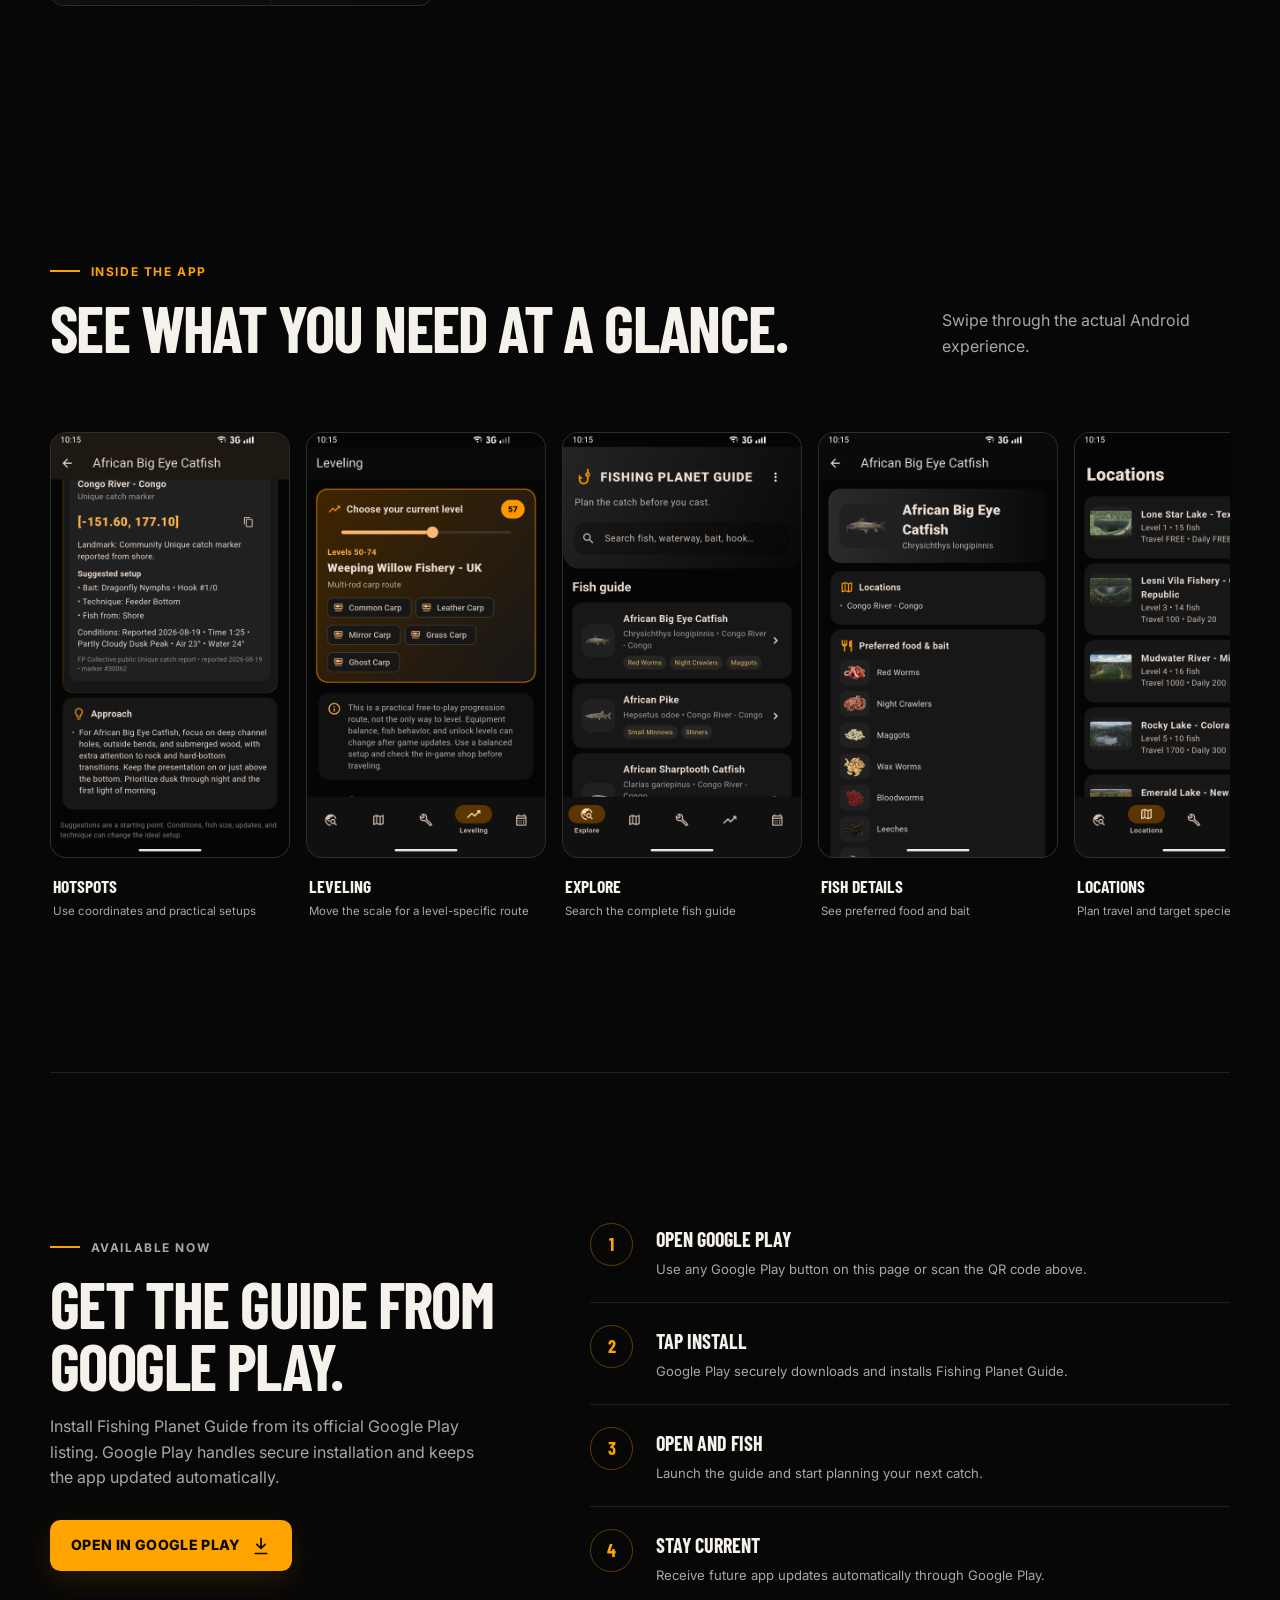
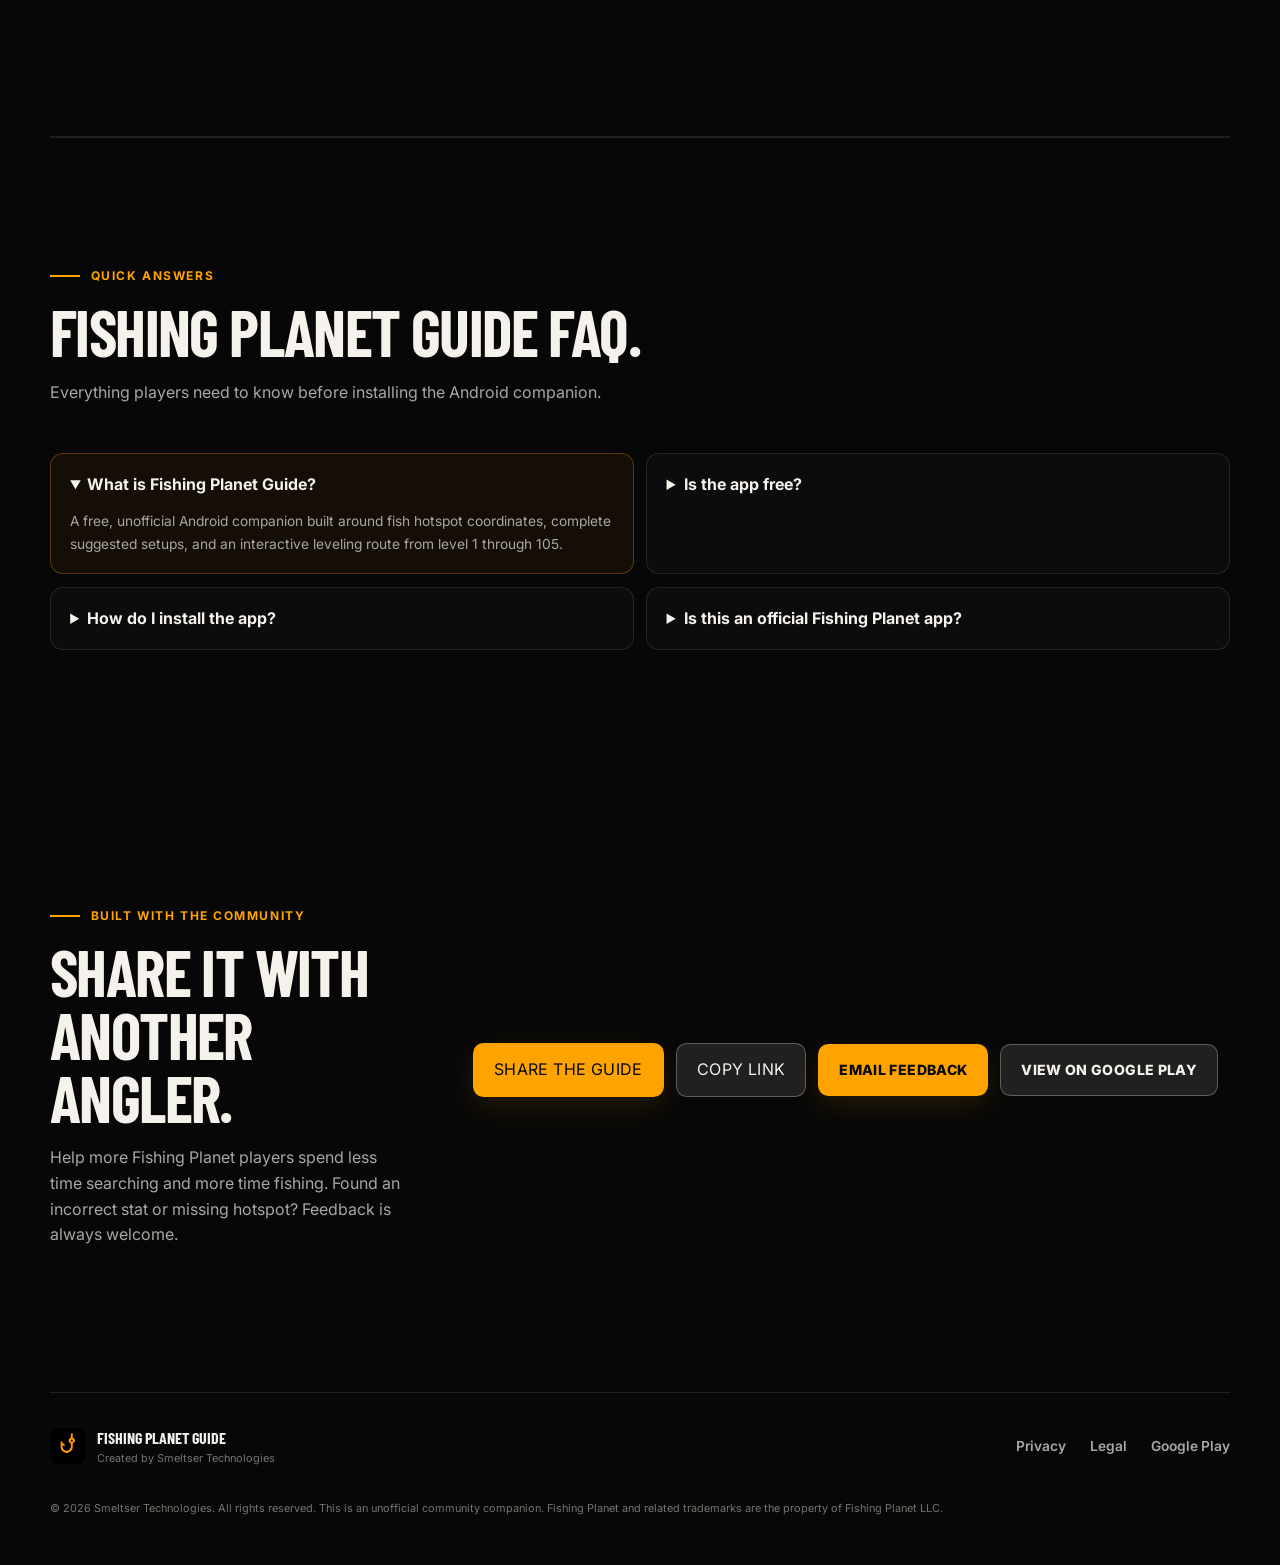
==== commit 35ad7ed8: "Fit promo video to widescreen player" ====
--- a/index.html
+++ b/index.html
@@ -43,7 +43,7 @@
       href="https://fonts.googleapis.com/css2?family=Barlow+Condensed:wght@600;700;800&family=Inter:wght@400;500;600;700&display=swap"
       rel="stylesheet"
     />
-    <link rel="stylesheet" href="styles.css?v=5" />
+    <link rel="stylesheet" href="styles.css?v=6" />
     <title>Fishing Planet Guide — Free Android Companion</title>
     <script type="application/ld+json">
       {
--- a/styles.css
+++ b/styles.css
@@ -395,17 +395,17 @@
 
 .promo-video-section {
   display: grid;
-  grid-template-columns: minmax(0, 0.8fr) minmax(280px, 0.55fr);
-  align-items: center;
-  gap: clamp(36px, 7vw, 96px);
+  grid-template-columns: minmax(260px, 0.55fr) minmax(0, 1.15fr);
+  align-items: center;
+  gap: clamp(32px, 5vw, 72px);
 }
 
 .promo-video-frame {
   justify-self: center;
-  width: min(100%, 420px);
+  width: min(100%, 780px);
   padding: 10px;
   border: 1px solid rgba(255, 153, 0, 0.28);
-  border-radius: 30px;
+  border-radius: 24px;
   background: linear-gradient(145deg, rgba(255, 153, 0, 0.12), rgba(255, 255, 255, 0.025));
   box-shadow: 0 30px 80px rgba(0, 0, 0, 0.45);
 }
@@ -413,10 +413,10 @@
 .promo-video-frame video {
   display: block;
   width: 100%;
-  aspect-ratio: 9 / 16;
-  border-radius: 22px;
+  aspect-ratio: 16 / 9;
+  border-radius: 16px;
   background: #000;
-  object-fit: cover;
+  object-fit: contain;
 }
 
 @media (max-width: 780px) {
